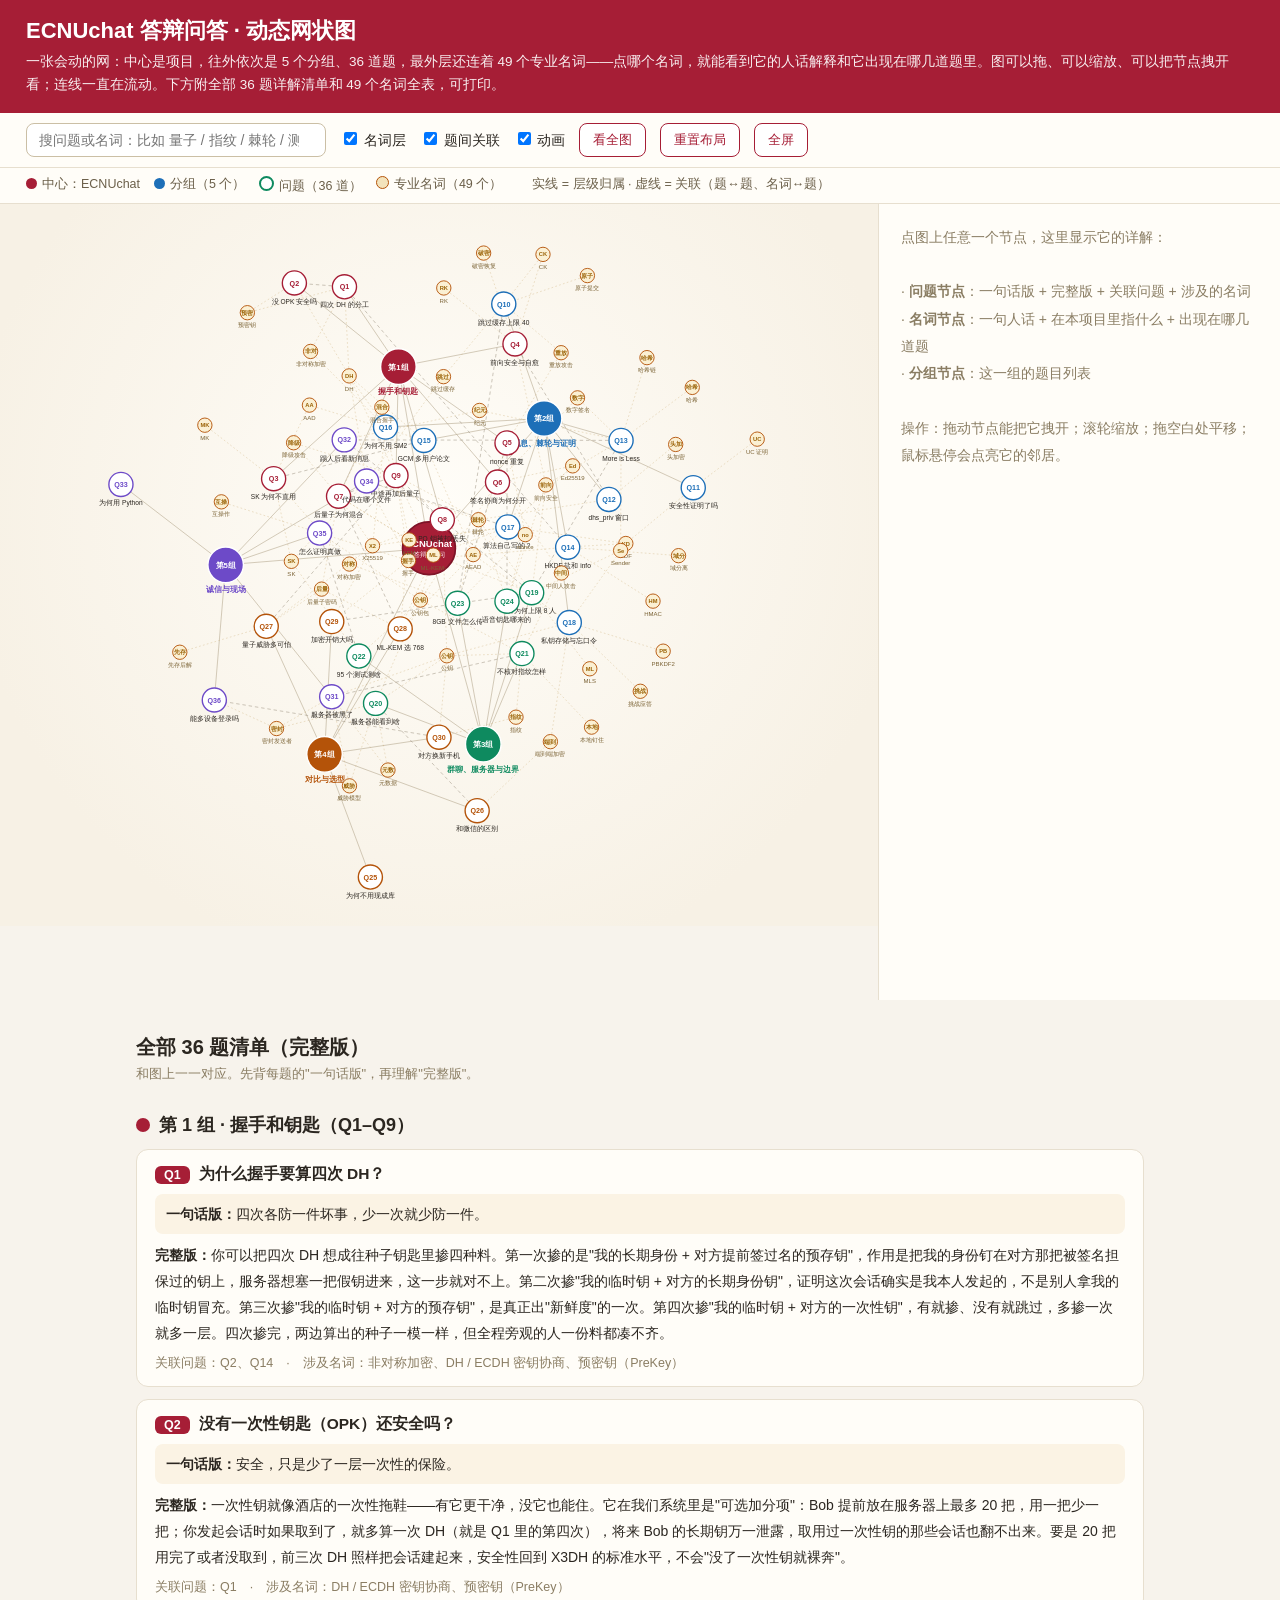
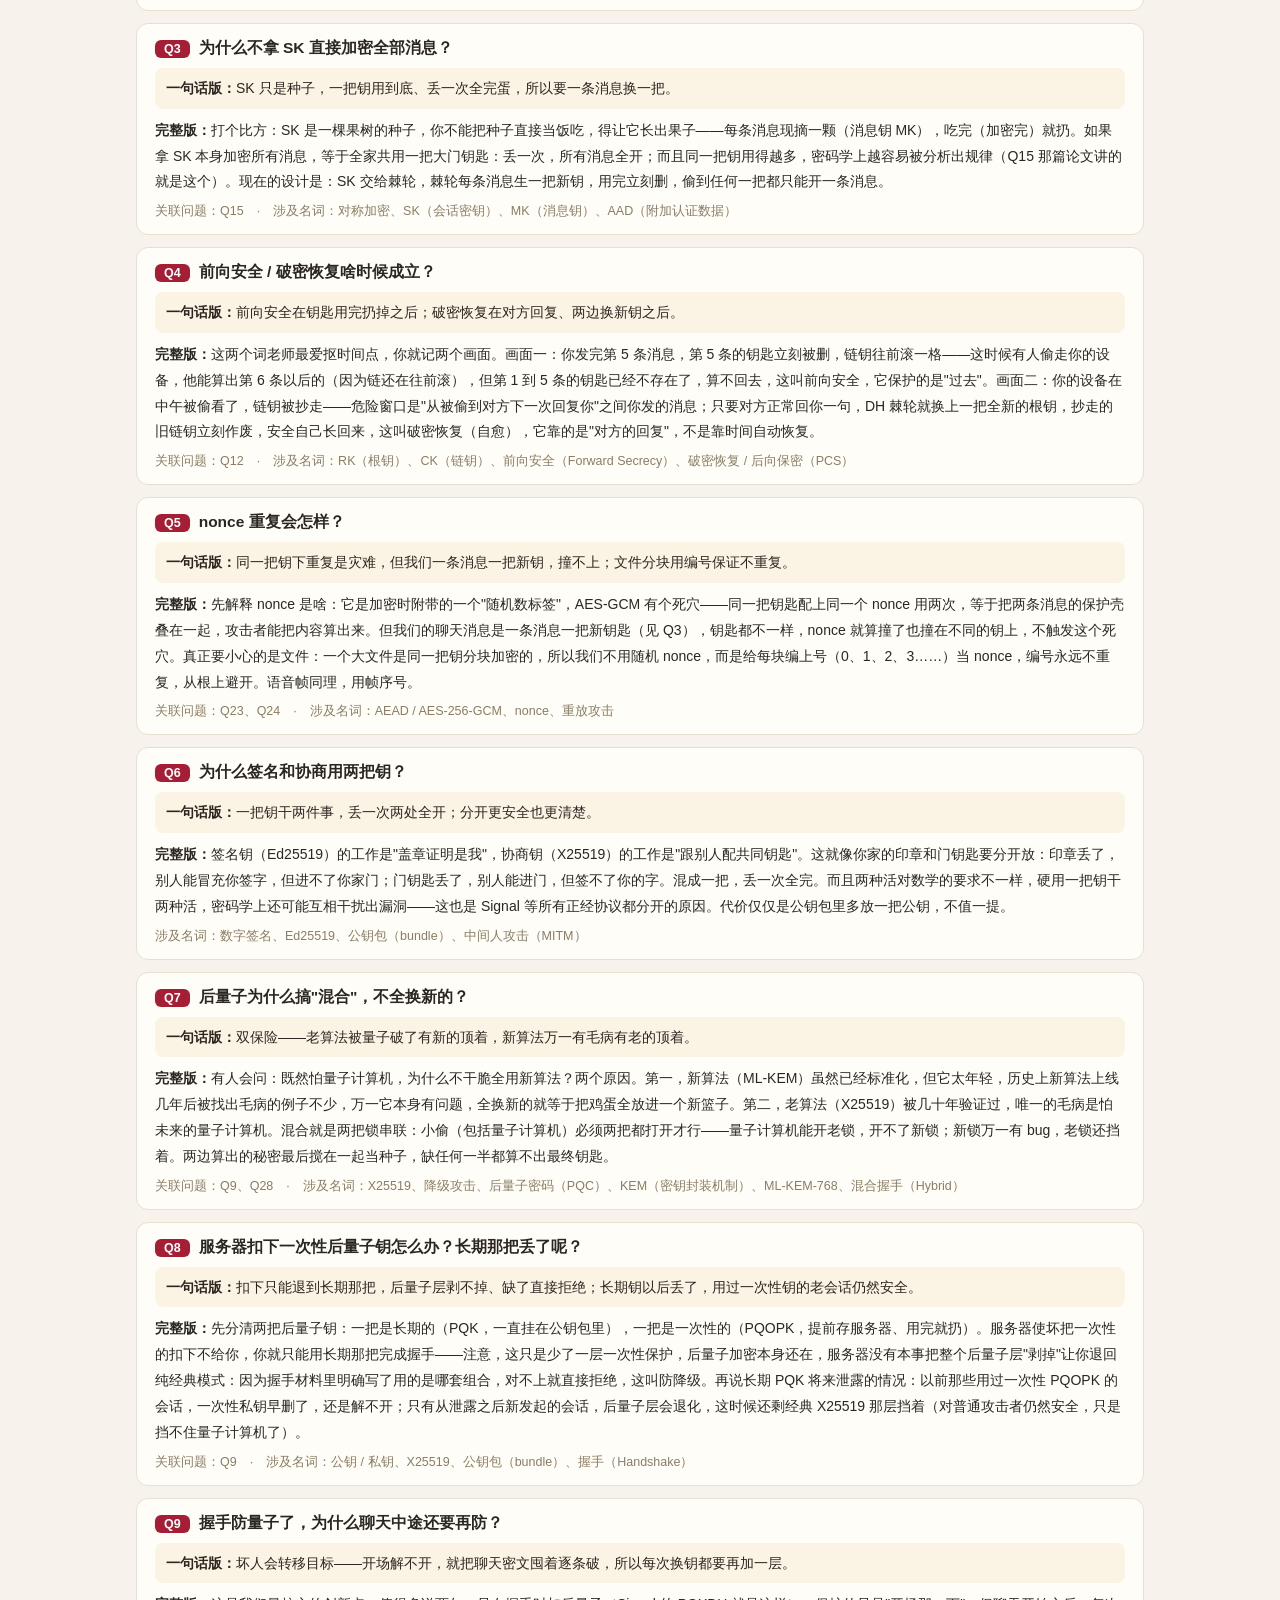
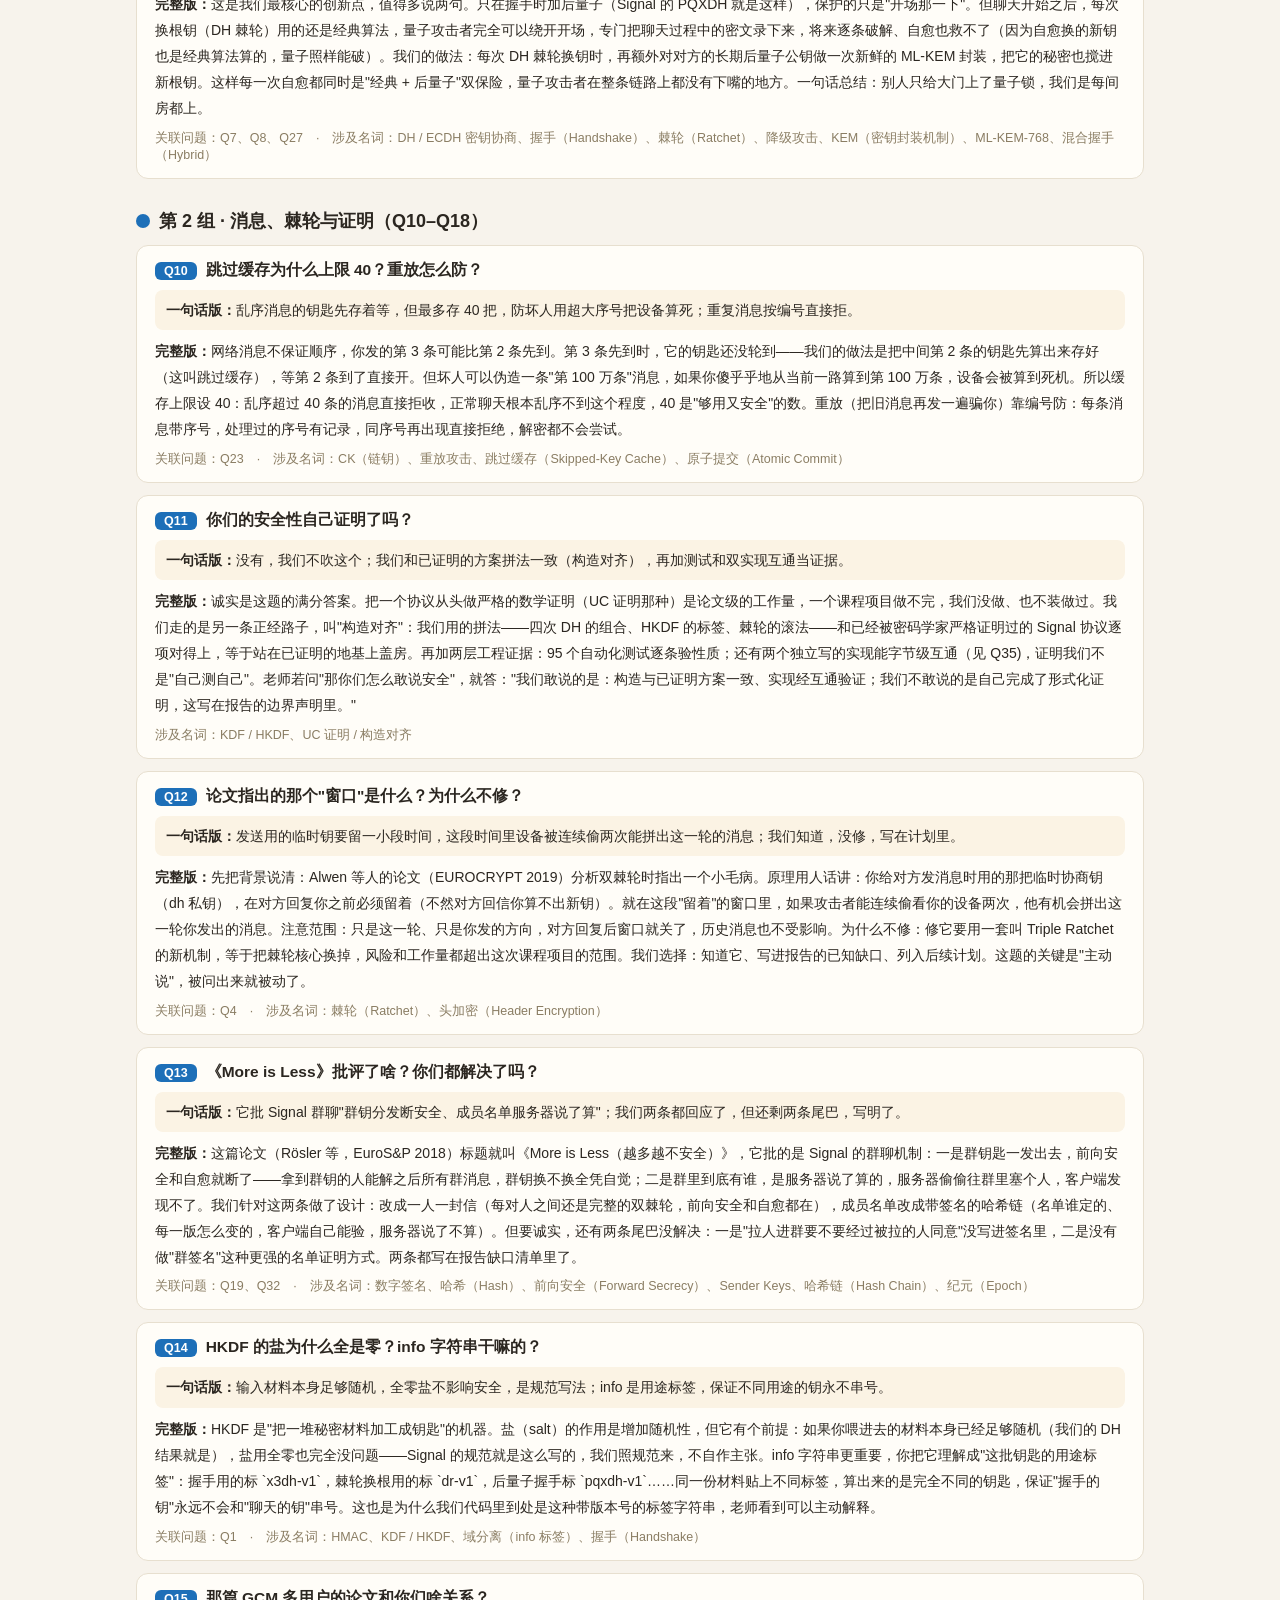
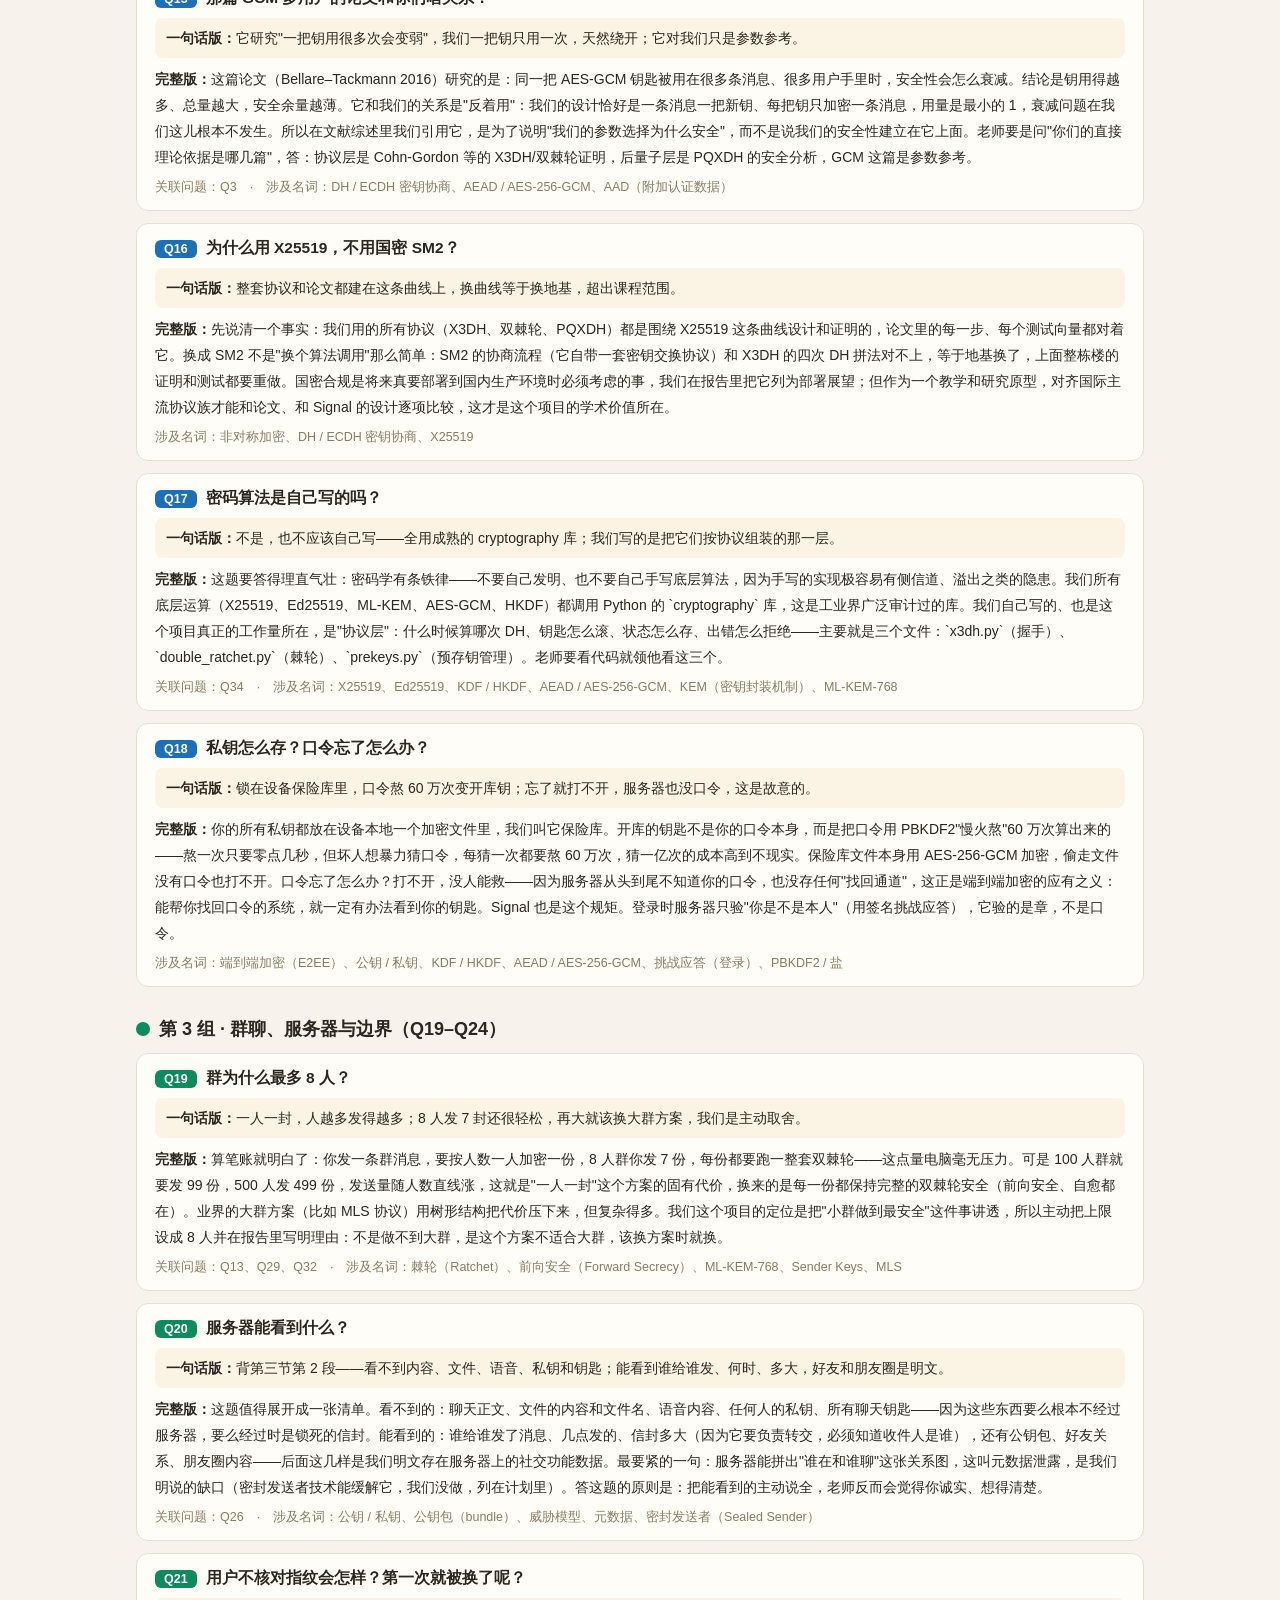
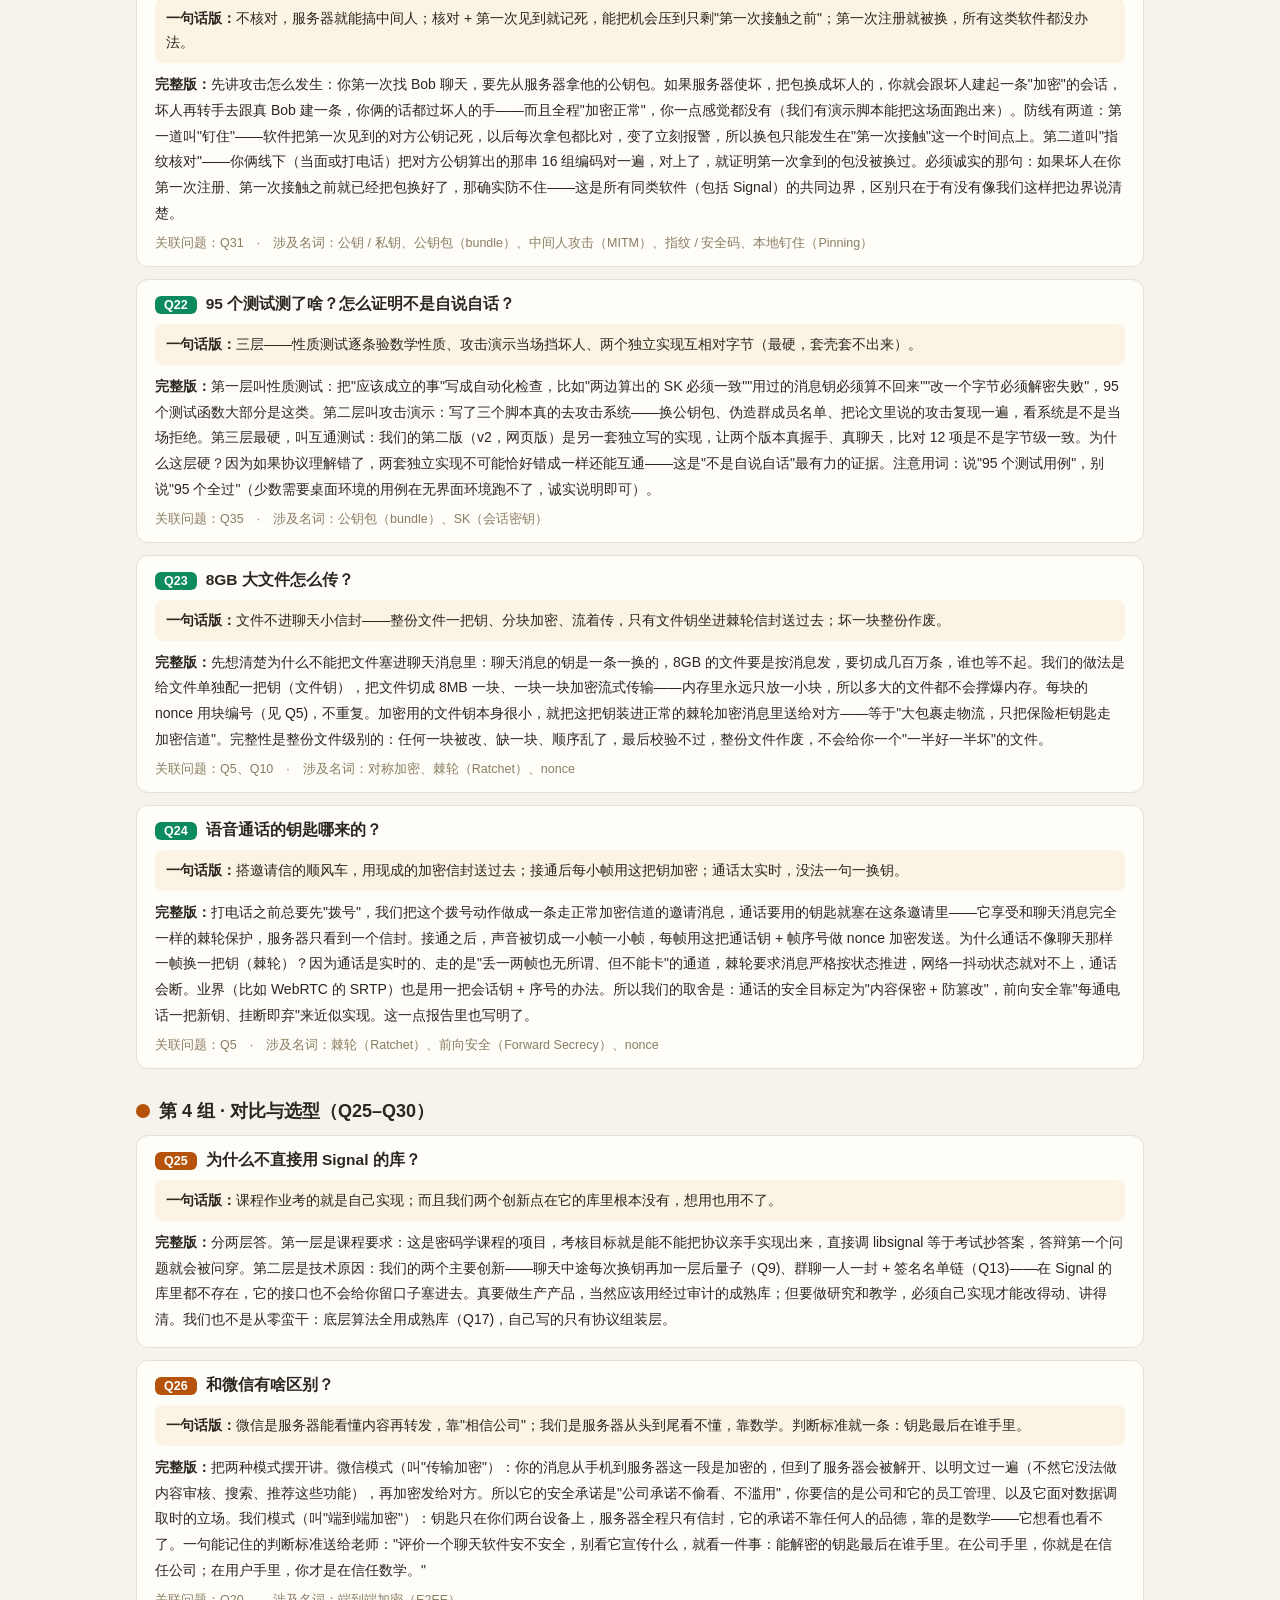
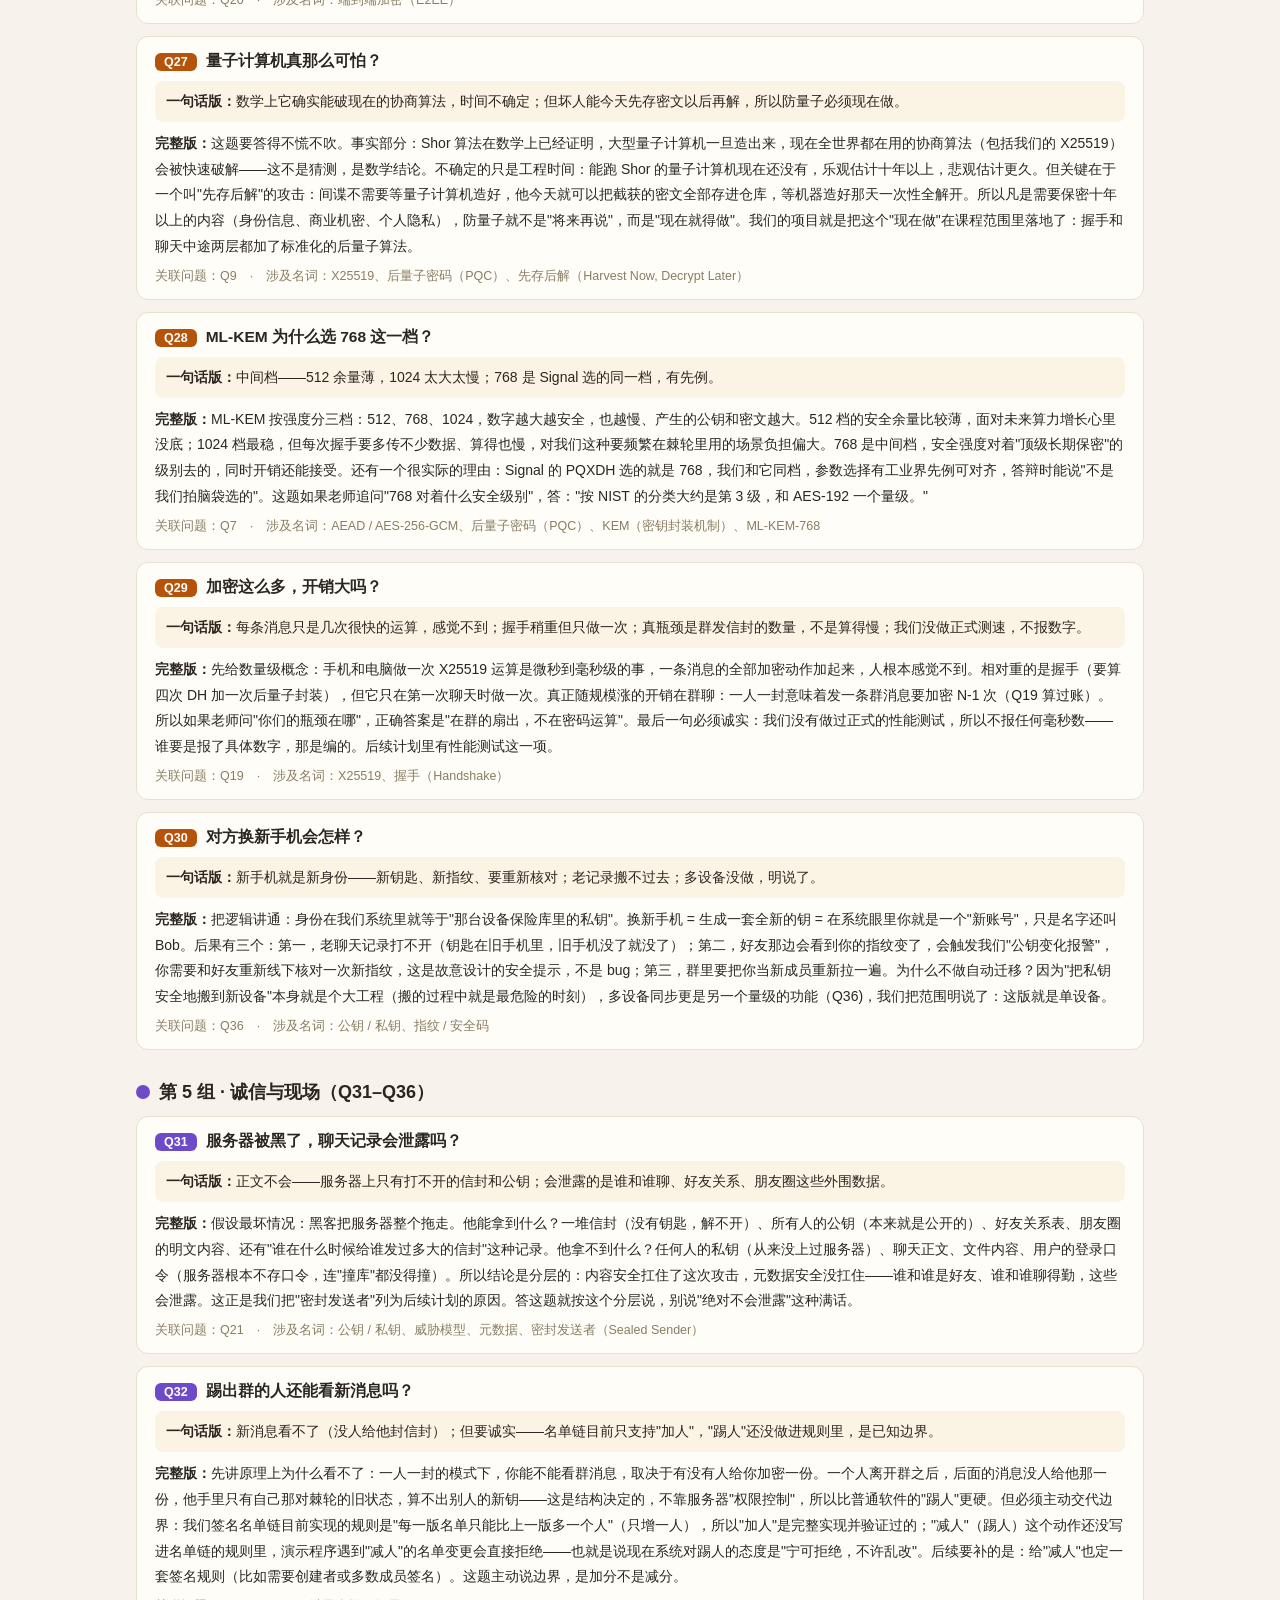
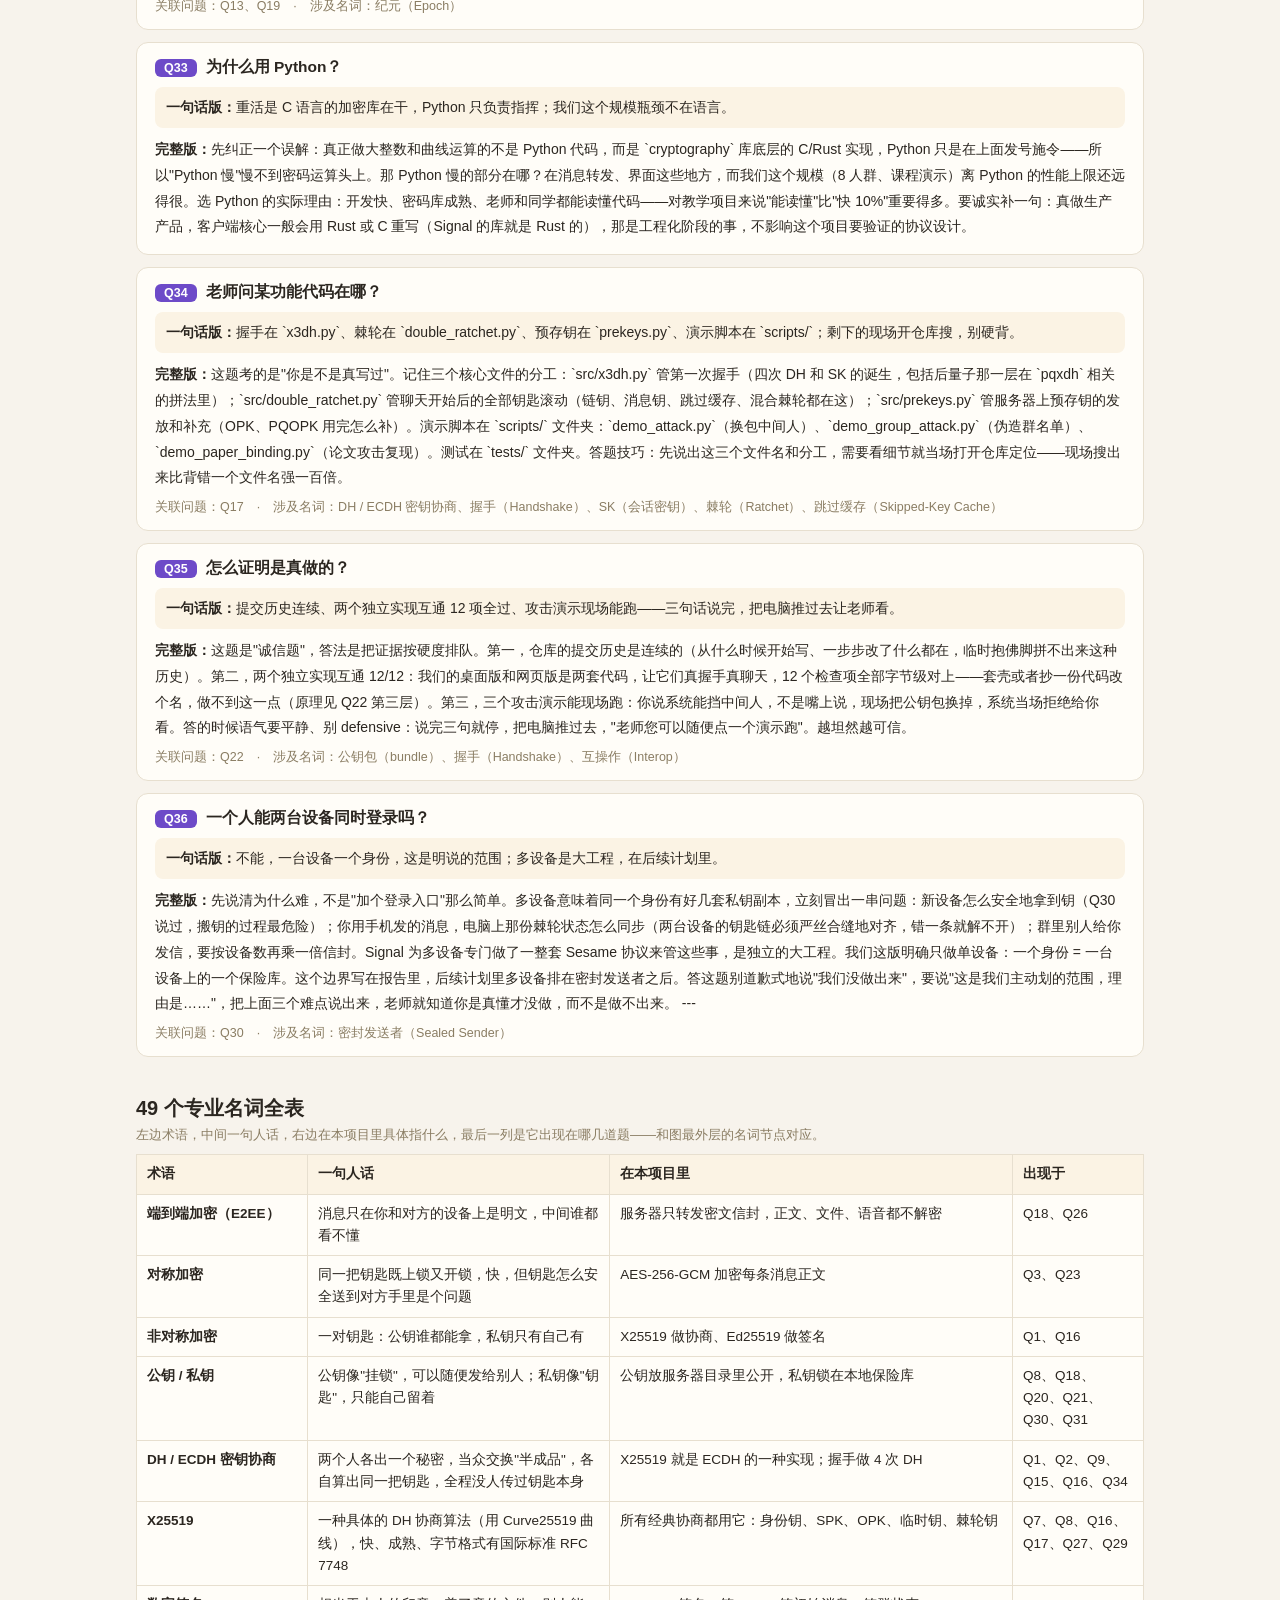
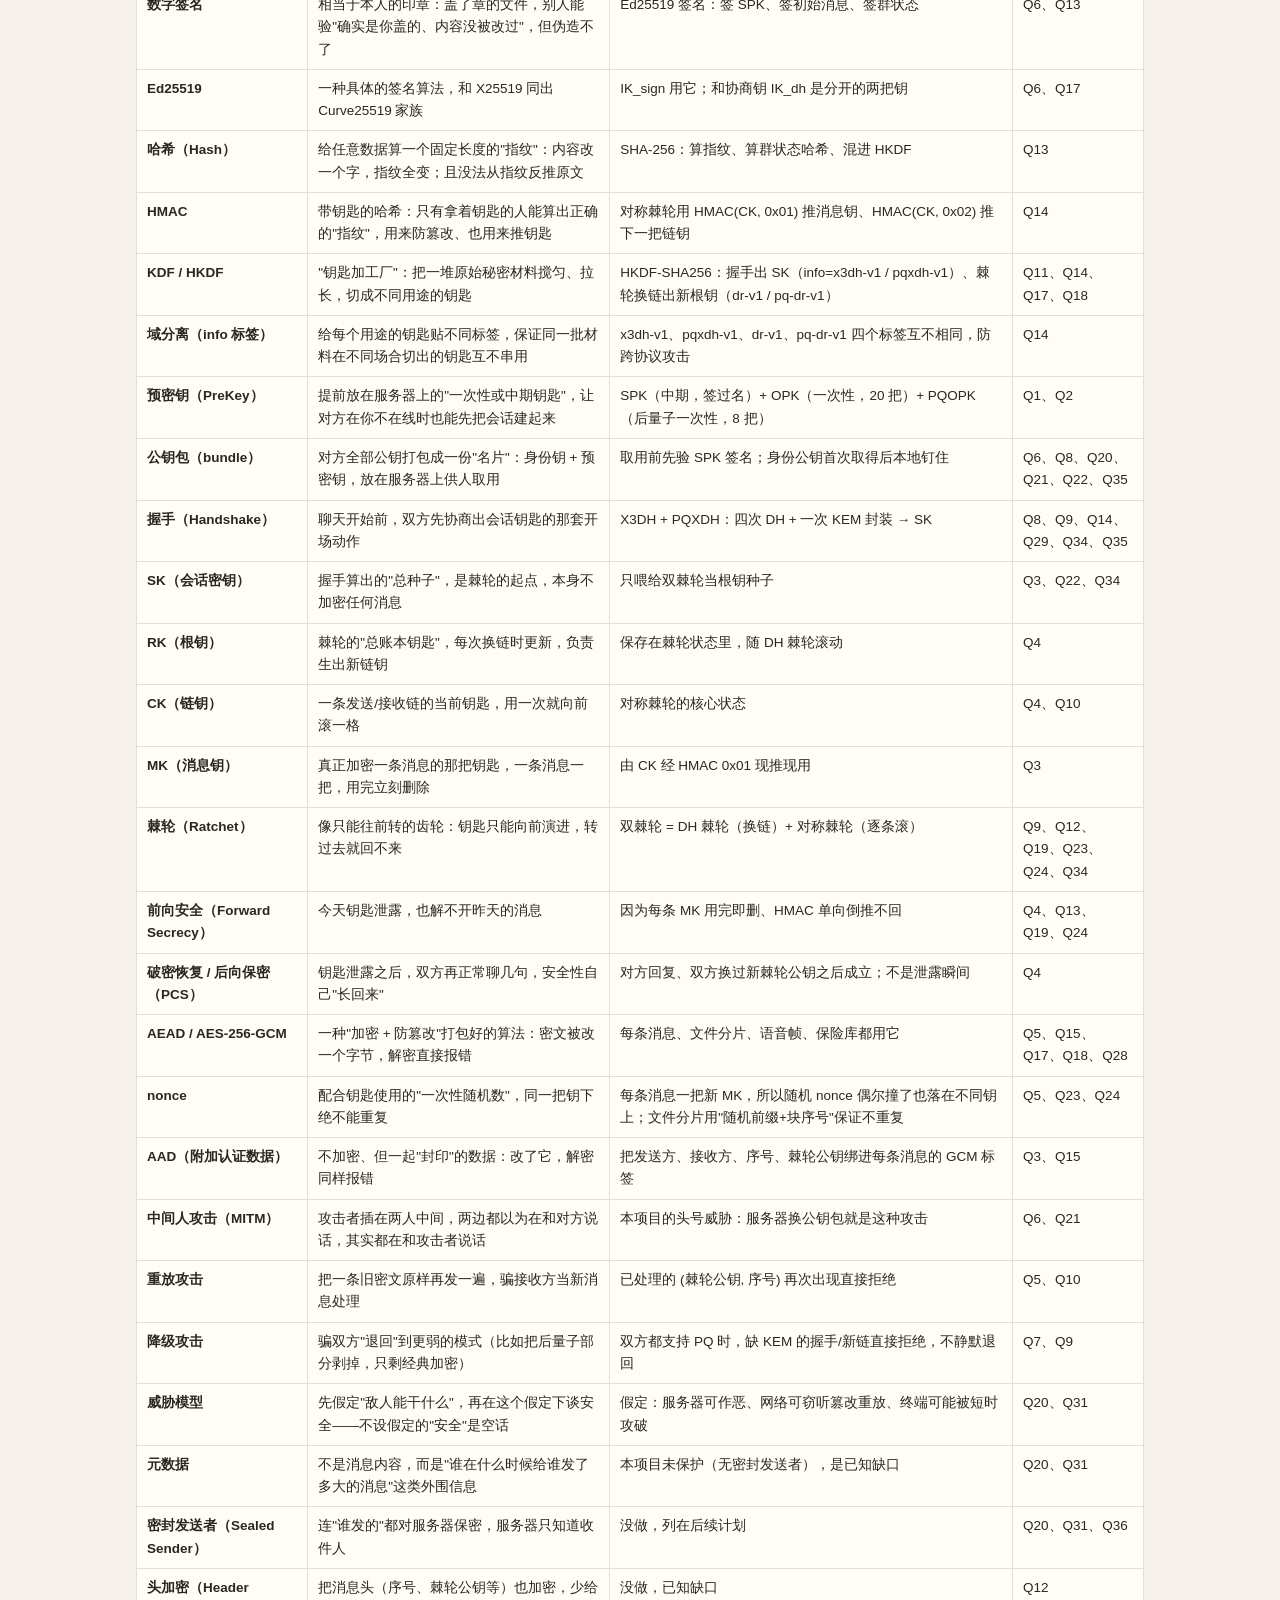
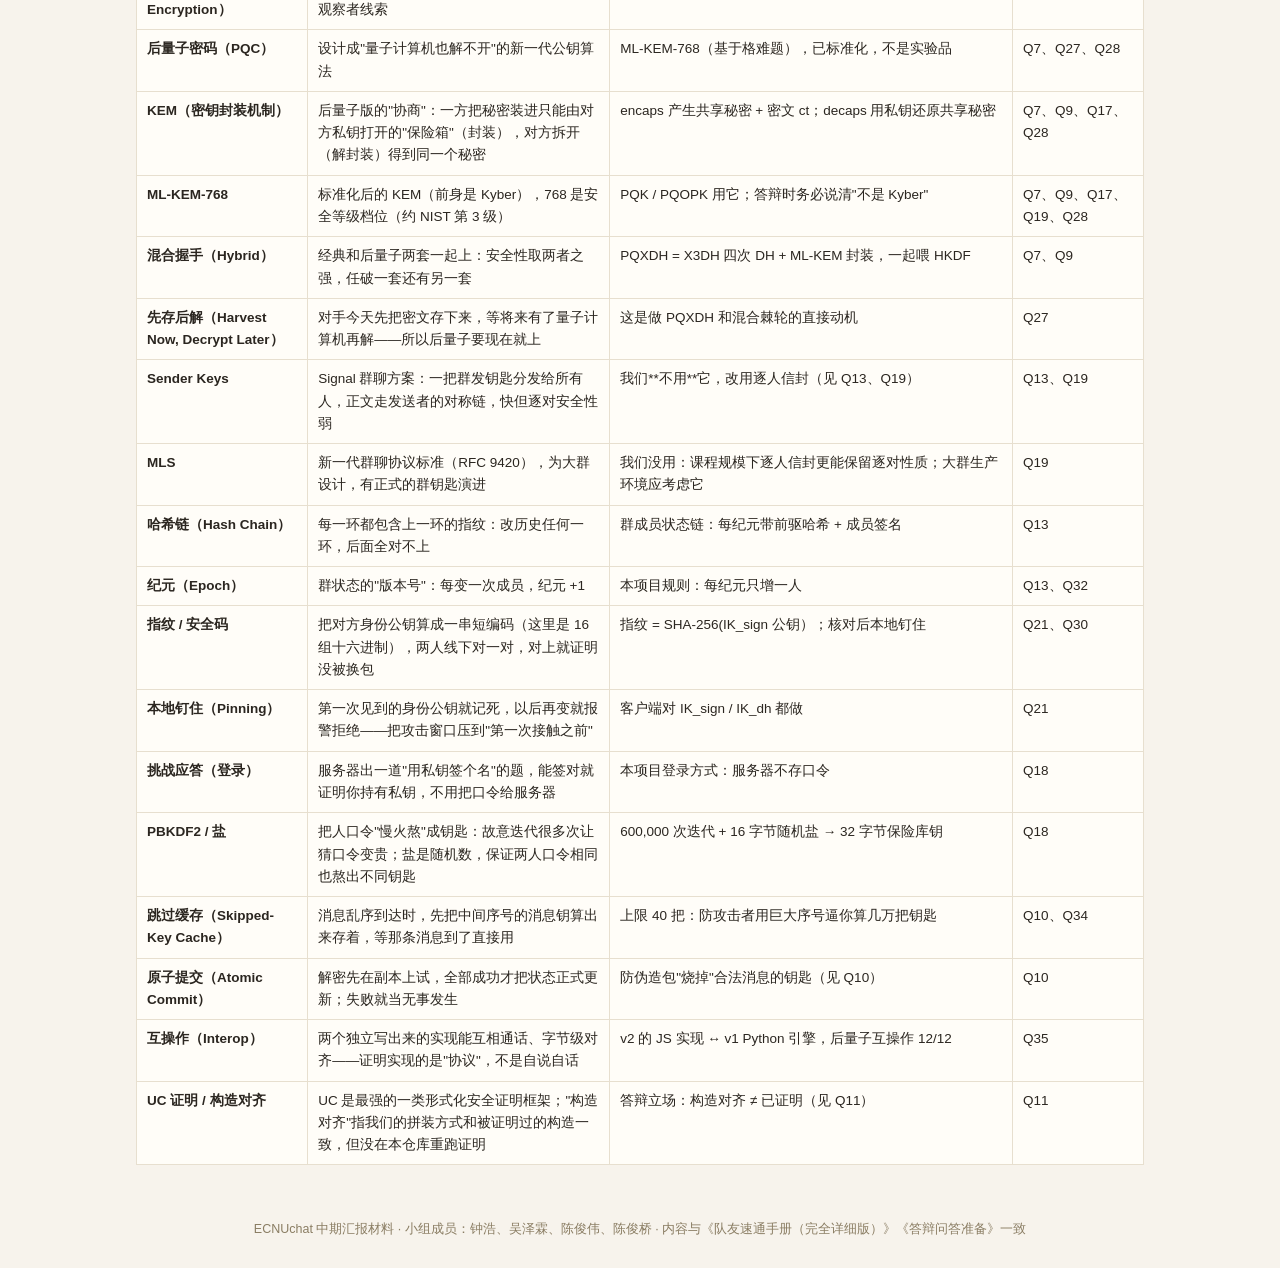
==== 中期汇报/ECNUchat-答辩问答-动态网状图.html @ 41f3440c "Add dynamic force-directed network map (91 nodes: 36 Q&As + 49 glossary terms); enable Pages via .no" ====
<!DOCTYPE html>
<html lang="zh-CN">
<head>
<meta charset="UTF-8">
<meta name="viewport" content="width=device-width, initial-scale=1.0">
<title>ECNUchat 答辩问答 · 动态网状图</title>
<style>
  * { box-sizing: border-box; }
  body { margin: 0; font-family: "Microsoft YaHei", "PingFang SC", "Noto Sans SC", sans-serif; background: #F7F3EC; color: #2B2620; }
  header { background: #A61E36; color: #fff; padding: 16px 26px; }
  header h1 { margin: 0 0 5px; font-size: 22px; }
  header p { margin: 0; font-size: 13.5px; opacity: .93; line-height: 1.7; }
  .toolbar { display: flex; gap: 14px; align-items: center; flex-wrap: wrap; padding: 10px 26px; background: #FFFDF8; border-bottom: 1px solid #E7DFCF; position: sticky; top: 0; z-index: 30; }
  .toolbar input[type="search"] { flex: 0 1 300px; padding: 8px 12px; font-size: 14px; border: 1.5px solid #CBBFA5; border-radius: 8px; }
  .toolbar label { font-size: 13.5px; cursor: pointer; user-select: none; }
  .toolbar button { padding: 7px 13px; font-size: 13px; border: 1.5px solid #A61E36; background: #fff; color: #A61E36; border-radius: 8px; cursor: pointer; }
  .toolbar button:hover { background: #A61E36; color: #fff; }
  .legend { display: flex; gap: 14px; flex-wrap: wrap; padding: 8px 26px; font-size: 12.5px; color: #6B5F49; background: #FFFDF8; border-bottom: 1px solid #E7DFCF; }
  .legend span::before { content: ""; display: inline-block; width: 11px; height: 11px; border-radius: 50%; margin-right: 5px; vertical-align: -1px; }
  .lg-c::before { background: #A61E36; } .lg-g::before { background: #1D6FB8; } .lg-q::before { background: #fff; border: 2px solid #0E8A5F; width: 8px; height: 8px; } .lg-t::before { background: #F3E3BC; border: 1.5px solid #B45309; width: 8.5px; height: 8.5px; }
  main.mapwrap { display: flex; align-items: stretch; }
  #graphWrap { flex: 1 1 auto; min-width: 0; height: calc(100vh - 178px); min-height: 620px; background: radial-gradient(circle at 50% 42%, #FFFDF8 0%, #F7F1E5 78%); position: relative; overflow: hidden; }
  #graphWrap:fullscreen { height: 100vh; }
  svg#map { width: 100%; height: 100%; display: block; touch-action: none; cursor: grab; }
  svg#map:active { cursor: grabbing; }
  .edge { stroke: #B9AC93; stroke-width: 1.1; opacity: .5; }
  .edge.tree { stroke-width: 1.6; opacity: .65; }
  .edge.qq { stroke: #9A8F7D; stroke-width: 1.3; stroke-dasharray: 6 5; opacity: .65; animation: dashflow 1.6s linear infinite; }
  .edge.tq { stroke: #C9A86A; stroke-width: 1; stroke-dasharray: 3 4; opacity: .55; animation: dashflow 2.4s linear infinite; }
  @keyframes dashflow { to { stroke-dashoffset: -22; } }
  .edge.dim, .node.dim { opacity: .1; }
  .edge.hot { stroke: #A61E36; stroke-width: 2.4; opacity: 1; }
  .node { cursor: pointer; }
  .node text { pointer-events: none; user-select: none; }
  .node.sel circle.core { stroke-width: 4.5; }
  .pulse { fill: none; stroke: #A61E36; stroke-width: 2; opacity: .5; animation: pulse 2.6s ease-out infinite; }
  @keyframes pulse { 0% { transform: scale(1); opacity: .55; } 100% { transform: scale(1.9); opacity: 0; } }
  aside#panel { flex: 0 0 402px; max-width: 402px; background: #FFFDF8; border-left: 1px solid #E7DFCF; padding: 20px 22px; position: sticky; top: 104px; height: calc(100vh - 104px); overflow-y: auto; }
  aside#panel h2 { font-size: 17px; margin: 8px 0 10px; line-height: 1.5; }
  aside#panel .tag { display: inline-block; color: #fff; font-size: 12px; padding: 2.5px 10px; border-radius: 20px; }
  aside#panel .tag.term { background: #B45309; }
  aside#panel .one { background: #FBF3E4; border-left: 4px solid #D9A441; padding: 10px 12px; border-radius: 0 8px 8px 0; font-size: 14px; line-height: 1.75; margin: 12px 0; }
  aside#panel .full { font-size: 14px; line-height: 1.85; }
  aside#panel .chip { display: inline-block; margin: 3px 4px 0 0; padding: 3px 10px; border: 1.5px solid #A61E36; color: #A61E36; border-radius: 20px; font-size: 12.5px; cursor: pointer; background: #fff; }
  aside#panel .chip:hover { background: #A61E36; color: #fff; }
  aside#panel .chip.tchip { border-color: #B45309; color: #9A6206; }
  aside#panel .chip.tchip:hover { background: #B45309; color: #fff; }
  aside#panel .empty { color: #8A7D63; font-size: 14px; line-height: 1.95; }
  aside#panel .sect { margin-top: 14px; font-size: 13px; font-weight: 700; }
  section.listwrap { padding: 8px 26px 40px; max-width: 1060px; margin: 0 auto; }
  section.listwrap > h2.title { font-size: 20px; margin: 26px 0 4px; }
  section.listwrap > p.sub { color: #8A7D63; font-size: 13px; margin: 0 0 10px; }
  .gsec h2 { font-size: 18px; margin: 30px 0 12px; display: flex; align-items: center; gap: 9px; }
  .dot { width: 14px; height: 14px; border-radius: 50%; display: inline-block; }
  .qcard { background: #FFFDF8; border: 1px solid #E7DFCF; border-radius: 12px; padding: 14px 18px; margin: 0 0 12px; }
  .qcard h3 { margin: 0 0 9px; font-size: 15.5px; display: flex; gap: 9px; align-items: baseline; }
  .qbadge { color: #fff; font-size: 12.5px; padding: 2px 9px; border-radius: 6px; flex: 0 0 auto; }
  .qcard .one { background: #FBF3E4; border-radius: 8px; padding: 8px 11px; font-size: 14px; line-height: 1.75; margin-bottom: 9px; }
  .qcard .full { font-size: 14px; line-height: 1.85; }
  .qcard .rel { margin-top: 8px; font-size: 12.5px; color: #8A7D63; }
  table.gloss { width: 100%; border-collapse: collapse; background: #FFFDF8; font-size: 13.5px; }
  table.gloss th, table.gloss td { border: 1px solid #E7DFCF; padding: 8px 10px; text-align: left; vertical-align: top; line-height: 1.65; }
  table.gloss th { background: #FBF3E4; }
  footer { padding: 16px 26px 30px; color: #8A7D63; font-size: 12.5px; text-align: center; }
  @media (max-width: 900px) { main.mapwrap { flex-direction: column; } #graphWrap { height: 70vh; } aside#panel { flex: none; max-width: none; position: static; height: auto; border-left: none; border-top: 1px solid #E7DFCF; } }
  @media print { .toolbar, .legend, aside#panel, #graphWrap, header p { display: none; } body { background: #fff; } }
</style>
</head>
<body>
<header>
  <h1>ECNUchat 答辩问答 · 动态网状图</h1>
  <p>一张会动的网：中心是项目，往外依次是 5 个分组、36 道题，最外层还连着 49 个专业名词——点哪个名词，就能看到它的人话解释和它出现在哪几道题里。图可以拖、可以缩放、可以把节点拽开看；连线一直在流动。下方附全部 36 题详解清单和 49 个名词全表，可打印。</p>
</header>
<div class="toolbar">
  <input type="search" id="search" placeholder="搜问题或名词：比如 量子 / 指纹 / 棘轮 / 测试…">
  <label><input type="checkbox" id="tglTerms" checked> 名词层</label>
  <label><input type="checkbox" id="tglQQ" checked> 题间关联</label>
  <label><input type="checkbox" id="tglAnim" checked> 动画</label>
  <button id="btnFit" type="button">看全图</button>
  <button id="btnReset" type="button">重置布局</button>
  <button id="btnFull" type="button">全屏</button>
</div>
<div class="legend">
  <span class="lg-c">中心：ECNUchat</span><span class="lg-g">分组（5 个）</span><span class="lg-q">问题（36 道）</span><span class="lg-t">专业名词（49 个）</span><span>实线 = 层级归属 · 虚线 = 关联（题↔题、名词↔题）</span>
</div>
<main class="mapwrap">
  <div id="graphWrap"><svg id="map" xmlns="http://www.w3.org/2000/svg"><g id="world"></g></svg></div>
  <aside id="panel"><div class="empty">点图上任意一个节点，这里显示它的详解：<br><br>· <b>问题节点</b>：一句话版 + 完整版 + 关联问题 + 涉及的名词<br>· <b>名词节点</b>：一句人话 + 在本项目里指什么 + 出现在哪几道题<br>· <b>分组节点</b>：这一组的题目列表<br><br>操作：拖动节点能把它拽开；滚轮缩放；拖空白处平移；鼠标悬停会点亮它的邻居。</div></aside>
</main>
<section class="listwrap">
  <h2 class="title">全部 36 题清单（完整版）</h2>
  <p class="sub">和图上一一对应。先背每题的"一句话版"，再理解"完整版"。</p>
<section class="gsec" id="g1"><h2><span class="dot" style="background:#A61E36"></span>第 1 组 · 握手和钥匙（Q1–Q9）</h2>
<article class="qcard" id="q1"><h3><span class="qbadge" style="background:#A61E36">Q1</span>为什么握手要算四次 DH？</h3><div class="one"><b>一句话版：</b>四次各防一件坏事，少一次就少防一件。</div><div class="full"><b>完整版：</b>你可以把四次 DH 想成往种子钥匙里掺四种料。第一次掺的是&quot;我的长期身份 + 对方提前签过名的预存钥&quot;，作用是把我的身份钉在对方那把被签名担保过的钥上，服务器想塞一把假钥进来，这一步就对不上。第二次掺&quot;我的临时钥 + 对方的长期身份钥&quot;，证明这次会话确实是我本人发起的，不是别人拿我的临时钥冒充。第三次掺&quot;我的临时钥 + 对方的预存钥&quot;，是真正出&quot;新鲜度&quot;的一次。第四次掺&quot;我的临时钥 + 对方的一次性钥&quot;，有就掺、没有就跳过，多掺一次就多一层。四次掺完，两边算出的种子一模一样，但全程旁观的人一份料都凑不齐。</div><div class="rel">关联问题：Q2、Q14　·　涉及名词：非对称加密、DH / ECDH 密钥协商、预密钥（PreKey）</div></article>
<article class="qcard" id="q2"><h3><span class="qbadge" style="background:#A61E36">Q2</span>没有一次性钥匙（OPK）还安全吗？</h3><div class="one"><b>一句话版：</b>安全，只是少了一层一次性的保险。</div><div class="full"><b>完整版：</b>一次性钥就像酒店的一次性拖鞋——有它更干净，没它也能住。它在我们系统里是&quot;可选加分项&quot;：Bob 提前放在服务器上最多 20 把，用一把少一把；你发起会话时如果取到了，就多算一次 DH（就是 Q1 里的第四次），将来 Bob 的长期钥万一泄露，取用过一次性钥的那些会话也翻不出来。要是 20 把用完了或者没取到，前三次 DH 照样把会话建起来，安全性回到 X3DH 的标准水平，不会&quot;没了一次性钥就裸奔&quot;。</div><div class="rel">关联问题：Q1　·　涉及名词：DH / ECDH 密钥协商、预密钥（PreKey）</div></article>
<article class="qcard" id="q3"><h3><span class="qbadge" style="background:#A61E36">Q3</span>为什么不拿 SK 直接加密全部消息？</h3><div class="one"><b>一句话版：</b>SK 只是种子，一把钥用到底、丢一次全完蛋，所以要一条消息换一把。</div><div class="full"><b>完整版：</b>打个比方：SK 是一棵果树的种子，你不能把种子直接当饭吃，得让它长出果子——每条消息现摘一颗（消息钥 MK），吃完（加密完）就扔。如果拿 SK 本身加密所有消息，等于全家共用一把大门钥匙：丢一次，所有消息全开；而且同一把钥用得越多，密码学上越容易被分析出规律（Q15 那篇论文讲的就是这个）。现在的设计是：SK 交给棘轮，棘轮每条消息生一把新钥，用完立刻删，偷到任何一把都只能开一条消息。</div><div class="rel">关联问题：Q15　·　涉及名词：对称加密、SK（会话密钥）、MK（消息钥）、AAD（附加认证数据）</div></article>
<article class="qcard" id="q4"><h3><span class="qbadge" style="background:#A61E36">Q4</span>前向安全 / 破密恢复啥时候成立？</h3><div class="one"><b>一句话版：</b>前向安全在钥匙用完扔掉之后；破密恢复在对方回复、两边换新钥之后。</div><div class="full"><b>完整版：</b>这两个词老师最爱抠时间点，你就记两个画面。画面一：你发完第 5 条消息，第 5 条的钥匙立刻被删，链钥往前滚一格——这时候有人偷走你的设备，他能算出第 6 条以后的（因为链还在往前滚），但第 1 到 5 条的钥匙已经不存在了，算不回去，这叫前向安全，它保护的是&quot;过去&quot;。画面二：你的设备在中午被偷看了，链钥被抄走——危险窗口是&quot;从被偷到对方下一次回复你&quot;之间你发的消息；只要对方正常回你一句，DH 棘轮就换上一把全新的根钥，抄走的旧链钥立刻作废，安全自己长回来，这叫破密恢复（自愈），它靠的是&quot;对方的回复&quot;，不是靠时间自动恢复。</div><div class="rel">关联问题：Q12　·　涉及名词：RK（根钥）、CK（链钥）、前向安全（Forward Secrecy）、破密恢复 / 后向保密（PCS）</div></article>
<article class="qcard" id="q5"><h3><span class="qbadge" style="background:#A61E36">Q5</span>nonce 重复会怎样？</h3><div class="one"><b>一句话版：</b>同一把钥下重复是灾难，但我们一条消息一把新钥，撞不上；文件分块用编号保证不重复。</div><div class="full"><b>完整版：</b>先解释 nonce 是啥：它是加密时附带的一个&quot;随机数标签&quot;，AES-GCM 有个死穴——同一把钥匙配上同一个 nonce 用两次，等于把两条消息的保护壳叠在一起，攻击者能把内容算出来。但我们的聊天消息是一条消息一把新钥匙（见 Q3），钥匙都不一样，nonce 就算撞了也撞在不同的钥上，不触发这个死穴。真正要小心的是文件：一个大文件是同一把钥分块加密的，所以我们不用随机 nonce，而是给每块编上号（0、1、2、3……）当 nonce，编号永远不重复，从根上避开。语音帧同理，用帧序号。</div><div class="rel">关联问题：Q23、Q24　·　涉及名词：AEAD / AES-256-GCM、nonce、重放攻击</div></article>
<article class="qcard" id="q6"><h3><span class="qbadge" style="background:#A61E36">Q6</span>为什么签名和协商用两把钥？</h3><div class="one"><b>一句话版：</b>一把钥干两件事，丢一次两处全开；分开更安全也更清楚。</div><div class="full"><b>完整版：</b>签名钥（Ed25519）的工作是&quot;盖章证明是我&quot;，协商钥（X25519）的工作是&quot;跟别人配共同钥匙&quot;。这就像你家的印章和门钥匙要分开放：印章丢了，别人能冒充你签字，但进不了你家门；门钥匙丢了，别人能进门，但签不了你的字。混成一把，丢一次全完。而且两种活对数学的要求不一样，硬用一把钥干两种活，密码学上还可能互相干扰出漏洞——这也是 Signal 等所有正经协议都分开的原因。代价仅仅是公钥包里多放一把公钥，不值一提。</div><div class="rel">涉及名词：数字签名、Ed25519、公钥包（bundle）、中间人攻击（MITM）</div></article>
<article class="qcard" id="q7"><h3><span class="qbadge" style="background:#A61E36">Q7</span>后量子为什么搞&quot;混合&quot;，不全换新的？</h3><div class="one"><b>一句话版：</b>双保险——老算法被量子破了有新的顶着，新算法万一有毛病有老的顶着。</div><div class="full"><b>完整版：</b>有人会问：既然怕量子计算机，为什么不干脆全用新算法？两个原因。第一，新算法（ML-KEM）虽然已经标准化，但它太年轻，历史上新算法上线几年后被找出毛病的例子不少，万一它本身有问题，全换新的就等于把鸡蛋全放进一个新篮子。第二，老算法（X25519）被几十年验证过，唯一的毛病是怕未来的量子计算机。混合就是两把锁串联：小偷（包括量子计算机）必须两把都打开才行——量子计算机能开老锁，开不了新锁；新锁万一有 bug，老锁还挡着。两边算出的秘密最后搅在一起当种子，缺任何一半都算不出最终钥匙。</div><div class="rel">关联问题：Q9、Q28　·　涉及名词：X25519、降级攻击、后量子密码（PQC）、KEM（密钥封装机制）、ML-KEM-768、混合握手（Hybrid）</div></article>
<article class="qcard" id="q8"><h3><span class="qbadge" style="background:#A61E36">Q8</span>服务器扣下一次性后量子钥怎么办？长期那把丢了呢？</h3><div class="one"><b>一句话版：</b>扣下只能退到长期那把，后量子层剥不掉、缺了直接拒绝；长期钥以后丢了，用过一次性钥的老会话仍然安全。</div><div class="full"><b>完整版：</b>先分清两把后量子钥：一把是长期的（PQK，一直挂在公钥包里），一把是一次性的（PQOPK，提前存服务器、用完就扔）。服务器使坏把一次性的扣下不给你，你就只能用长期那把完成握手——注意，这只是少了一层一次性保护，后量子加密本身还在，服务器没有本事把整个后量子层&quot;剥掉&quot;让你退回纯经典模式：因为握手材料里明确写了用的是哪套组合，对不上就直接拒绝，这叫防降级。再说长期 PQK 将来泄露的情况：以前那些用过一次性 PQOPK 的会话，一次性私钥早删了，还是解不开；只有从泄露之后新发起的会话，后量子层会退化，这时候还剩经典 X25519 那层挡着（对普通攻击者仍然安全，只是挡不住量子计算机了）。</div><div class="rel">关联问题：Q9　·　涉及名词：公钥 / 私钥、X25519、公钥包（bundle）、握手（Handshake）</div></article>
<article class="qcard" id="q9"><h3><span class="qbadge" style="background:#A61E36">Q9</span>握手防量子了，为什么聊天中途还要再防？</h3><div class="one"><b>一句话版：</b>坏人会转移目标——开场解不开，就把聊天密文囤着逐条破，所以每次换钥都要再加一层。</div><div class="full"><b>完整版：</b>这是我们最核心的创新点，值得多说两句。只在握手时加后量子（Signal 的 PQXDH 就是这样），保护的只是&quot;开场那一下&quot;。但聊天开始之后，每次换根钥（DH 棘轮）用的还是经典算法，量子攻击者完全可以绕开开场，专门把聊天过程中的密文录下来，将来逐条破解、自愈也救不了（因为自愈换的新钥也是经典算法算的，量子照样能破）。我们的做法：每次 DH 棘轮换钥时，再额外对对方的长期后量子公钥做一次新鲜的 ML-KEM 封装，把它的秘密也搅进新根钥。这样每一次自愈都同时是&quot;经典 + 后量子&quot;双保险，量子攻击者在整条链路上都没有下嘴的地方。一句话总结：别人只给大门上了量子锁，我们是每间房都上。</div><div class="rel">关联问题：Q7、Q8、Q27　·　涉及名词：DH / ECDH 密钥协商、握手（Handshake）、棘轮（Ratchet）、降级攻击、KEM（密钥封装机制）、ML-KEM-768、混合握手（Hybrid）</div></article>
</section>
<section class="gsec" id="g2"><h2><span class="dot" style="background:#1D6FB8"></span>第 2 组 · 消息、棘轮与证明（Q10–Q18）</h2>
<article class="qcard" id="q10"><h3><span class="qbadge" style="background:#1D6FB8">Q10</span>跳过缓存为什么上限 40？重放怎么防？</h3><div class="one"><b>一句话版：</b>乱序消息的钥匙先存着等，但最多存 40 把，防坏人用超大序号把设备算死；重复消息按编号直接拒。</div><div class="full"><b>完整版：</b>网络消息不保证顺序，你发的第 3 条可能比第 2 条先到。第 3 条先到时，它的钥匙还没轮到——我们的做法是把中间第 2 条的钥匙先算出来存好（这叫跳过缓存），等第 2 条到了直接开。但坏人可以伪造一条&quot;第 100 万条&quot;消息，如果你傻乎乎地从当前一路算到第 100 万条，设备会被算到死机。所以缓存上限设 40：乱序超过 40 条的消息直接拒收，正常聊天根本乱序不到这个程度，40 是&quot;够用又安全&quot;的数。重放（把旧消息再发一遍骗你）靠编号防：每条消息带序号，处理过的序号有记录，同序号再出现直接拒绝，解密都不会尝试。</div><div class="rel">关联问题：Q23　·　涉及名词：CK（链钥）、重放攻击、跳过缓存（Skipped-Key Cache）、原子提交（Atomic Commit）</div></article>
<article class="qcard" id="q11"><h3><span class="qbadge" style="background:#1D6FB8">Q11</span>你们的安全性自己证明了吗？</h3><div class="one"><b>一句话版：</b>没有，我们不吹这个；我们和已证明的方案拼法一致（构造对齐），再加测试和双实现互通当证据。</div><div class="full"><b>完整版：</b>诚实是这题的满分答案。把一个协议从头做严格的数学证明（UC 证明那种）是论文级的工作量，一个课程项目做不完，我们没做、也不装做过。我们走的是另一条正经路子，叫&quot;构造对齐&quot;：我们用的拼法——四次 DH 的组合、HKDF 的标签、棘轮的滚法——和已经被密码学家严格证明过的 Signal 协议逐项对得上，等于站在已证明的地基上盖房。再加两层工程证据：95 个自动化测试逐条验性质；还有两个独立写的实现能字节级互通（见 Q35)，证明我们不是&quot;自己测自己&quot;。老师若问&quot;那你们怎么敢说安全&quot;，就答：&quot;我们敢说的是：构造与已证明方案一致、实现经互通验证；我们不敢说的是自己完成了形式化证明，这写在报告的边界声明里。&quot;</div><div class="rel">涉及名词：KDF / HKDF、UC 证明 / 构造对齐</div></article>
<article class="qcard" id="q12"><h3><span class="qbadge" style="background:#1D6FB8">Q12</span>论文指出的那个&quot;窗口&quot;是什么？为什么不修？</h3><div class="one"><b>一句话版：</b>发送用的临时钥要留一小段时间，这段时间里设备被连续偷两次能拼出这一轮的消息；我们知道，没修，写在计划里。</div><div class="full"><b>完整版：</b>先把背景说清：Alwen 等人的论文（EUROCRYPT 2019）分析双棘轮时指出一个小毛病。原理用人话讲：你给对方发消息时用的那把临时协商钥（dh 私钥），在对方回复你之前必须留着（不然对方回信你算不出新钥）。就在这段&quot;留着&quot;的窗口里，如果攻击者能连续偷看你的设备两次，他有机会拼出这一轮你发出的消息。注意范围：只是这一轮、只是你发的方向，对方回复后窗口就关了，历史消息也不受影响。为什么不修：修它要用一套叫 Triple Ratchet 的新机制，等于把棘轮核心换掉，风险和工作量都超出这次课程项目的范围。我们选择：知道它、写进报告的已知缺口、列入后续计划。这题的关键是&quot;主动说&quot;，被问出来就被动了。</div><div class="rel">关联问题：Q4　·　涉及名词：棘轮（Ratchet）、头加密（Header Encryption）</div></article>
<article class="qcard" id="q13"><h3><span class="qbadge" style="background:#1D6FB8">Q13</span>《More is Less》批评了啥？你们都解决了吗？</h3><div class="one"><b>一句话版：</b>它批 Signal 群聊&quot;群钥分发断安全、成员名单服务器说了算&quot;；我们两条都回应了，但还剩两条尾巴，写明了。</div><div class="full"><b>完整版：</b>这篇论文（Rösler 等，EuroS&amp;P 2018）标题就叫《More is Less（越多越不安全）》，它批的是 Signal 的群聊机制：一是群钥匙一发出去，前向安全和自愈就断了——拿到群钥的人能解之后所有群消息，群钥换不换全凭自觉；二是群里到底有谁，是服务器说了算的，服务器偷偷往群里塞个人，客户端发现不了。我们针对这两条做了设计：改成一人一封信（每对人之间还是完整的双棘轮，前向安全和自愈都在），成员名单改成带签名的哈希链（名单谁定的、每一版怎么变的，客户端自己能验，服务器说了不算）。但要诚实，还有两条尾巴没解决：一是&quot;拉人进群要不要经过被拉的人同意&quot;没写进签名里，二是没有做&quot;群签名&quot;这种更强的名单证明方式。两条都写在报告缺口清单里了。</div><div class="rel">关联问题：Q19、Q32　·　涉及名词：数字签名、哈希（Hash）、前向安全（Forward Secrecy）、Sender Keys、哈希链（Hash Chain）、纪元（Epoch）</div></article>
<article class="qcard" id="q14"><h3><span class="qbadge" style="background:#1D6FB8">Q14</span>HKDF 的盐为什么全是零？info 字符串干嘛的？</h3><div class="one"><b>一句话版：</b>输入材料本身足够随机，全零盐不影响安全，是规范写法；info 是用途标签，保证不同用途的钥永不串号。</div><div class="full"><b>完整版：</b>HKDF 是&quot;把一堆秘密材料加工成钥匙&quot;的机器。盐（salt）的作用是增加随机性，但它有个前提：如果你喂进去的材料本身已经足够随机（我们的 DH 结果就是），盐用全零也完全没问题——Signal 的规范就是这么写的，我们照规范来，不自作主张。info 字符串更重要，你把它理解成&quot;这批钥匙的用途标签&quot;：握手用的标 `x3dh-v1`，棘轮换根用的标 `dr-v1`，后量子握手标 `pqxdh-v1`……同一份材料贴上不同标签，算出来的是完全不同的钥匙，保证&quot;握手的钥&quot;永远不会和&quot;聊天的钥&quot;串号。这也是为什么我们代码里到处是这种带版本号的标签字符串，老师看到可以主动解释。</div><div class="rel">关联问题：Q1　·　涉及名词：HMAC、KDF / HKDF、域分离（info 标签）、握手（Handshake）</div></article>
<article class="qcard" id="q15"><h3><span class="qbadge" style="background:#1D6FB8">Q15</span>那篇 GCM 多用户的论文和你们啥关系？</h3><div class="one"><b>一句话版：</b>它研究&quot;一把钥用很多次会变弱&quot;，我们一把钥只用一次，天然绕开；它对我们只是参数参考。</div><div class="full"><b>完整版：</b>这篇论文（Bellare–Tackmann 2016）研究的是：同一把 AES-GCM 钥匙被用在很多条消息、很多用户手里时，安全性会怎么衰减。结论是钥用得越多、总量越大，安全余量越薄。它和我们的关系是&quot;反着用&quot;：我们的设计恰好是一条消息一把新钥、每把钥只加密一条消息，用量是最小的 1，衰减问题在我们这儿根本不发生。所以在文献综述里我们引用它，是为了说明&quot;我们的参数选择为什么安全&quot;，而不是说我们的安全性建立在它上面。老师要是问&quot;你们的直接理论依据是哪几篇&quot;，答：协议层是 Cohn-Gordon 等的 X3DH/双棘轮证明，后量子层是 PQXDH 的安全分析，GCM 这篇是参数参考。</div><div class="rel">关联问题：Q3　·　涉及名词：DH / ECDH 密钥协商、AEAD / AES-256-GCM、AAD（附加认证数据）</div></article>
<article class="qcard" id="q16"><h3><span class="qbadge" style="background:#1D6FB8">Q16</span>为什么用 X25519，不用国密 SM2？</h3><div class="one"><b>一句话版：</b>整套协议和论文都建在这条曲线上，换曲线等于换地基，超出课程范围。</div><div class="full"><b>完整版：</b>先说清一个事实：我们用的所有协议（X3DH、双棘轮、PQXDH）都是围绕 X25519 这条曲线设计和证明的，论文里的每一步、每个测试向量都对着它。换成 SM2 不是&quot;换个算法调用&quot;那么简单：SM2 的协商流程（它自带一套密钥交换协议）和 X3DH 的四次 DH 拼法对不上，等于地基换了，上面整栋楼的证明和测试都要重做。国密合规是将来真要部署到国内生产环境时必须考虑的事，我们在报告里把它列为部署展望；但作为一个教学和研究原型，对齐国际主流协议族才能和论文、和 Signal 的设计逐项比较，这才是这个项目的学术价值所在。</div><div class="rel">涉及名词：非对称加密、DH / ECDH 密钥协商、X25519</div></article>
<article class="qcard" id="q17"><h3><span class="qbadge" style="background:#1D6FB8">Q17</span>密码算法是自己写的吗？</h3><div class="one"><b>一句话版：</b>不是，也不应该自己写——全用成熟的 cryptography 库；我们写的是把它们按协议组装的那一层。</div><div class="full"><b>完整版：</b>这题要答得理直气壮：密码学有条铁律——不要自己发明、也不要自己手写底层算法，因为手写的实现极容易有侧信道、溢出之类的隐患。我们所有底层运算（X25519、Ed25519、ML-KEM、AES-GCM、HKDF）都调用 Python 的 `cryptography` 库，这是工业界广泛审计过的库。我们自己写的、也是这个项目真正的工作量所在，是&quot;协议层&quot;：什么时候算哪次 DH、钥匙怎么滚、状态怎么存、出错怎么拒绝——主要就是三个文件：`x3dh.py`（握手）、`double_ratchet.py`（棘轮）、`prekeys.py`（预存钥管理）。老师要看代码就领他看这三个。</div><div class="rel">关联问题：Q34　·　涉及名词：X25519、Ed25519、KDF / HKDF、AEAD / AES-256-GCM、KEM（密钥封装机制）、ML-KEM-768</div></article>
<article class="qcard" id="q18"><h3><span class="qbadge" style="background:#1D6FB8">Q18</span>私钥怎么存？口令忘了怎么办？</h3><div class="one"><b>一句话版：</b>锁在设备保险库里，口令熬 60 万次变开库钥；忘了就打不开，服务器也没口令，这是故意的。</div><div class="full"><b>完整版：</b>你的所有私钥都放在设备本地一个加密文件里，我们叫它保险库。开库的钥匙不是你的口令本身，而是把口令用 PBKDF2&quot;慢火熬&quot;60 万次算出来的——熬一次只要零点几秒，但坏人想暴力猜口令，每猜一次都要熬 60 万次，猜一亿次的成本高到不现实。保险库文件本身用 AES-256-GCM 加密，偷走文件没有口令也打不开。口令忘了怎么办？打不开，没人能救——因为服务器从头到尾不知道你的口令，也没存任何&quot;找回通道&quot;，这正是端到端加密的应有之义：能帮你找回口令的系统，就一定有办法看到你的钥匙。Signal 也是这个规矩。登录时服务器只验&quot;你是不是本人&quot;（用签名挑战应答），它验的是章，不是口令。</div><div class="rel">涉及名词：端到端加密（E2EE）、公钥 / 私钥、KDF / HKDF、AEAD / AES-256-GCM、挑战应答（登录）、PBKDF2 / 盐</div></article>
</section>
<section class="gsec" id="g3"><h2><span class="dot" style="background:#0E8A5F"></span>第 3 组 · 群聊、服务器与边界（Q19–Q24）</h2>
<article class="qcard" id="q19"><h3><span class="qbadge" style="background:#0E8A5F">Q19</span>群为什么最多 8 人？</h3><div class="one"><b>一句话版：</b>一人一封，人越多发得越多；8 人发 7 封还很轻松，再大就该换大群方案，我们是主动取舍。</div><div class="full"><b>完整版：</b>算笔账就明白了：你发一条群消息，要按人数一人加密一份，8 人群你发 7 份，每份都要跑一整套双棘轮——这点量电脑毫无压力。可是 100 人群就要发 99 份，500 人发 499 份，发送量随人数直线涨，这就是&quot;一人一封&quot;这个方案的固有代价，换来的是每一份都保持完整的双棘轮安全（前向安全、自愈都在）。业界的大群方案（比如 MLS 协议）用树形结构把代价压下来，但复杂得多。我们这个项目的定位是把&quot;小群做到最安全&quot;这件事讲透，所以主动把上限设成 8 人并在报告里写明理由：不是做不到大群，是这个方案不适合大群，该换方案时就换。</div><div class="rel">关联问题：Q13、Q29、Q32　·　涉及名词：棘轮（Ratchet）、前向安全（Forward Secrecy）、ML-KEM-768、Sender Keys、MLS</div></article>
<article class="qcard" id="q20"><h3><span class="qbadge" style="background:#0E8A5F">Q20</span>服务器能看到什么？</h3><div class="one"><b>一句话版：</b>背第三节第 2 段——看不到内容、文件、语音、私钥和钥匙；能看到谁给谁发、何时、多大，好友和朋友圈是明文。</div><div class="full"><b>完整版：</b>这题值得展开成一张清单。看不到的：聊天正文、文件的内容和文件名、语音内容、任何人的私钥、所有聊天钥匙——因为这些东西要么根本不经过服务器，要么经过时是锁死的信封。能看到的：谁给谁发了消息、几点发的、信封多大（因为它要负责转交，必须知道收件人是谁），还有公钥包、好友关系、朋友圈内容——后面这几样是我们明文存在服务器上的社交功能数据。最要紧的一句：服务器能拼出&quot;谁在和谁聊&quot;这张关系图，这叫元数据泄露，是我们明说的缺口（密封发送者技术能缓解它，我们没做，列在计划里）。答这题的原则是：把能看到的主动说全，老师反而会觉得你诚实、想得清楚。</div><div class="rel">关联问题：Q26　·　涉及名词：公钥 / 私钥、公钥包（bundle）、威胁模型、元数据、密封发送者（Sealed Sender）</div></article>
<article class="qcard" id="q21"><h3><span class="qbadge" style="background:#0E8A5F">Q21</span>用户不核对指纹会怎样？第一次就被换了呢？</h3><div class="one"><b>一句话版：</b>不核对，服务器就能搞中间人；核对 + 第一次见到就记死，能把机会压到只剩&quot;第一次接触之前&quot;；第一次注册就被换，所有这类软件都没办法。</div><div class="full"><b>完整版：</b>先讲攻击怎么发生：你第一次找 Bob 聊天，要先从服务器拿他的公钥包。如果服务器使坏，把包换成坏人的，你就会跟坏人建起一条&quot;加密&quot;的会话，坏人再转手去跟真 Bob 建一条，你俩的话都过坏人的手——而且全程&quot;加密正常&quot;，你一点感觉都没有（我们有演示脚本能把这场面跑出来）。防线有两道：第一道叫&quot;钉住&quot;——软件把第一次见到的对方公钥记死，以后每次拿包都比对，变了立刻报警，所以换包只能发生在&quot;第一次接触&quot;这一个时间点上。第二道叫&quot;指纹核对&quot;——你俩线下（当面或打电话）把对方公钥算出的那串 16 组编码对一遍，对上了，就证明第一次拿到的包没被换过。必须诚实的那句：如果坏人在你第一次注册、第一次接触之前就已经把包换好了，那确实防不住——这是所有同类软件（包括 Signal）的共同边界，区别只在于有没有像我们这样把边界说清楚。</div><div class="rel">关联问题：Q31　·　涉及名词：公钥 / 私钥、公钥包（bundle）、中间人攻击（MITM）、指纹 / 安全码、本地钉住（Pinning）</div></article>
<article class="qcard" id="q22"><h3><span class="qbadge" style="background:#0E8A5F">Q22</span>95 个测试测了啥？怎么证明不是自说自话？</h3><div class="one"><b>一句话版：</b>三层——性质测试逐条验数学性质、攻击演示当场挡坏人、两个独立实现互相对字节（最硬，套壳套不出来）。</div><div class="full"><b>完整版：</b>第一层叫性质测试：把&quot;应该成立的事&quot;写成自动化检查，比如&quot;两边算出的 SK 必须一致&quot;&quot;用过的消息钥必须算不回来&quot;&quot;改一个字节必须解密失败&quot;，95 个测试函数大部分是这类。第二层叫攻击演示：写了三个脚本真的去攻击系统——换公钥包、伪造群成员名单、把论文里说的攻击复现一遍，看系统是不是当场拒绝。第三层最硬，叫互通测试：我们的第二版（v2，网页版）是另一套独立写的实现，让两个版本真握手、真聊天，比对 12 项是不是字节级一致。为什么这层硬？因为如果协议理解错了，两套独立实现不可能恰好错成一样还能互通——这是&quot;不是自说自话&quot;最有力的证据。注意用词：说&quot;95 个测试用例&quot;，别说&quot;95 个全过&quot;（少数需要桌面环境的用例在无界面环境跑不了，诚实说明即可）。</div><div class="rel">关联问题：Q35　·　涉及名词：公钥包（bundle）、SK（会话密钥）</div></article>
<article class="qcard" id="q23"><h3><span class="qbadge" style="background:#0E8A5F">Q23</span>8GB 大文件怎么传？</h3><div class="one"><b>一句话版：</b>文件不进聊天小信封——整份文件一把钥、分块加密、流着传，只有文件钥坐进棘轮信封送过去；坏一块整份作废。</div><div class="full"><b>完整版：</b>先想清楚为什么不能把文件塞进聊天消息里：聊天消息的钥是一条一换的，8GB 的文件要是按消息发，要切成几百万条，谁也等不起。我们的做法是给文件单独配一把钥（文件钥），把文件切成 8MB 一块、一块一块加密流式传输——内存里永远只放一小块，所以多大的文件都不会撑爆内存。每块的 nonce 用块编号（见 Q5)，不重复。加密用的文件钥本身很小，就把这把钥装进正常的棘轮加密消息里送给对方——等于&quot;大包裹走物流，只把保险柜钥匙走加密信道&quot;。完整性是整份文件级别的：任何一块被改、缺一块、顺序乱了，最后校验不过，整份文件作废，不会给你一个&quot;一半好一半坏&quot;的文件。</div><div class="rel">关联问题：Q5、Q10　·　涉及名词：对称加密、棘轮（Ratchet）、nonce</div></article>
<article class="qcard" id="q24"><h3><span class="qbadge" style="background:#0E8A5F">Q24</span>语音通话的钥匙哪来的？</h3><div class="one"><b>一句话版：</b>搭邀请信的顺风车，用现成的加密信封送过去；接通后每小帧用这把钥加密；通话太实时，没法一句一换钥。</div><div class="full"><b>完整版：</b>打电话之前总要先&quot;拨号&quot;，我们把这个拨号动作做成一条走正常加密信道的邀请消息，通话要用的钥匙就塞在这条邀请里——它享受和聊天消息完全一样的棘轮保护，服务器只看到一个信封。接通之后，声音被切成一小帧一小帧，每帧用这把通话钥 + 帧序号做 nonce 加密发送。为什么通话不像聊天那样一帧换一把钥（棘轮）？因为通话是实时的、走的是&quot;丢一两帧也无所谓、但不能卡&quot;的通道，棘轮要求消息严格按状态推进，网络一抖动状态就对不上，通话会断。业界（比如 WebRTC 的 SRTP）也是用一把会话钥 + 序号的办法。所以我们的取舍是：通话的安全目标定为&quot;内容保密 + 防篡改&quot;，前向安全靠&quot;每通电话一把新钥、挂断即弃&quot;来近似实现。这一点报告里也写明了。</div><div class="rel">关联问题：Q5　·　涉及名词：棘轮（Ratchet）、前向安全（Forward Secrecy）、nonce</div></article>
</section>
<section class="gsec" id="g4"><h2><span class="dot" style="background:#B45309"></span>第 4 组 · 对比与选型（Q25–Q30）</h2>
<article class="qcard" id="q25"><h3><span class="qbadge" style="background:#B45309">Q25</span>为什么不直接用 Signal 的库？</h3><div class="one"><b>一句话版：</b>课程作业考的就是自己实现；而且我们两个创新点在它的库里根本没有，想用也用不了。</div><div class="full"><b>完整版：</b>分两层答。第一层是课程要求：这是密码学课程的项目，考核目标就是能不能把协议亲手实现出来，直接调 libsignal 等于考试抄答案，答辩第一个问题就会被问穿。第二层是技术原因：我们的两个主要创新——聊天中途每次换钥再加一层后量子（Q9)、群聊一人一封 + 签名名单链（Q13)——在 Signal 的库里都不存在，它的接口也不会给你留口子塞进去。真要做生产产品，当然应该用经过审计的成熟库；但要做研究和教学，必须自己实现才能改得动、讲得清。我们也不是从零蛮干：底层算法全用成熟库（Q17)，自己写的只有协议组装层。</div></article>
<article class="qcard" id="q26"><h3><span class="qbadge" style="background:#B45309">Q26</span>和微信有啥区别？</h3><div class="one"><b>一句话版：</b>微信是服务器能看懂内容再转发，靠&quot;相信公司&quot;；我们是服务器从头到尾看不懂，靠数学。判断标准就一条：钥匙最后在谁手里。</div><div class="full"><b>完整版：</b>把两种模式摆开讲。微信模式（叫&quot;传输加密&quot;）：你的消息从手机到服务器这一段是加密的，但到了服务器会被解开、以明文过一遍（不然它没法做内容审核、搜索、推荐这些功能），再加密发给对方。所以它的安全承诺是&quot;公司承诺不偷看、不滥用&quot;，你要信的是公司和它的员工管理、以及它面对数据调取时的立场。我们模式（叫&quot;端到端加密&quot;）：钥匙只在你们两台设备上，服务器全程只有信封，它的承诺不靠任何人的品德，靠的是数学——它想看也看不了。一句能记住的判断标准送给老师：&quot;评价一个聊天软件安不安全，别看它宣传什么，就看一件事：能解密的钥匙最后在谁手里。在公司手里，你就是在信任公司；在用户手里，你才是在信任数学。&quot;</div><div class="rel">关联问题：Q20　·　涉及名词：端到端加密（E2EE）</div></article>
<article class="qcard" id="q27"><h3><span class="qbadge" style="background:#B45309">Q27</span>量子计算机真那么可怕？</h3><div class="one"><b>一句话版：</b>数学上它确实能破现在的协商算法，时间不确定；但坏人能今天先存密文以后再解，所以防量子必须现在做。</div><div class="full"><b>完整版：</b>这题要答得不慌不吹。事实部分：Shor 算法在数学上已经证明，大型量子计算机一旦造出来，现在全世界都在用的协商算法（包括我们的 X25519）会被快速破解——这不是猜测，是数学结论。不确定的只是工程时间：能跑 Shor 的量子计算机现在还没有，乐观估计十年以上，悲观估计更久。但关键在于一个叫&quot;先存后解&quot;的攻击：间谍不需要等量子计算机造好，他今天就可以把截获的密文全部存进仓库，等机器造好那天一次性全解开。所以凡是需要保密十年以上的内容（身份信息、商业机密、个人隐私），防量子就不是&quot;将来再说&quot;，而是&quot;现在就得做&quot;。我们的项目就是把这个&quot;现在做&quot;在课程范围里落地了：握手和聊天中途两层都加了标准化的后量子算法。</div><div class="rel">关联问题：Q9　·　涉及名词：X25519、后量子密码（PQC）、先存后解（Harvest Now, Decrypt Later）</div></article>
<article class="qcard" id="q28"><h3><span class="qbadge" style="background:#B45309">Q28</span>ML-KEM 为什么选 768 这一档？</h3><div class="one"><b>一句话版：</b>中间档——512 余量薄，1024 太大太慢；768 是 Signal 选的同一档，有先例。</div><div class="full"><b>完整版：</b>ML-KEM 按强度分三档：512、768、1024，数字越大越安全，也越慢、产生的公钥和密文越大。512 档的安全余量比较薄，面对未来算力增长心里没底；1024 档最稳，但每次握手要多传不少数据、算得也慢，对我们这种要频繁在棘轮里用的场景负担偏大。768 是中间档，安全强度对着&quot;顶级长期保密&quot;的级别去的，同时开销还能接受。还有一个很实际的理由：Signal 的 PQXDH 选的就是 768，我们和它同档，参数选择有工业界先例可对齐，答辩时能说&quot;不是我们拍脑袋选的&quot;。这题如果老师追问&quot;768 对着什么安全级别&quot;，答：&quot;按 NIST 的分类大约是第 3 级，和 AES-192 一个量级。&quot;</div><div class="rel">关联问题：Q7　·　涉及名词：AEAD / AES-256-GCM、后量子密码（PQC）、KEM（密钥封装机制）、ML-KEM-768</div></article>
<article class="qcard" id="q29"><h3><span class="qbadge" style="background:#B45309">Q29</span>加密这么多，开销大吗？</h3><div class="one"><b>一句话版：</b>每条消息只是几次很快的运算，感觉不到；握手稍重但只做一次；真瓶颈是群发信封的数量，不是算得慢；我们没做正式测速，不报数字。</div><div class="full"><b>完整版：</b>先给数量级概念：手机和电脑做一次 X25519 运算是微秒到毫秒级的事，一条消息的全部加密动作加起来，人根本感觉不到。相对重的是握手（要算四次 DH 加一次后量子封装），但它只在第一次聊天时做一次。真正随规模涨的开销在群聊：一人一封意味着发一条群消息要加密 N-1 次（Q19 算过账）。所以如果老师问&quot;你们的瓶颈在哪&quot;，正确答案是&quot;在群的扇出，不在密码运算&quot;。最后一句必须诚实：我们没有做过正式的性能测试，所以不报任何毫秒数——谁要是报了具体数字，那是编的。后续计划里有性能测试这一项。</div><div class="rel">关联问题：Q19　·　涉及名词：X25519、握手（Handshake）</div></article>
<article class="qcard" id="q30"><h3><span class="qbadge" style="background:#B45309">Q30</span>对方换新手机会怎样？</h3><div class="one"><b>一句话版：</b>新手机就是新身份——新钥匙、新指纹、要重新核对；老记录搬不过去；多设备没做，明说了。</div><div class="full"><b>完整版：</b>把逻辑讲通：身份在我们系统里就等于&quot;那台设备保险库里的私钥&quot;。换新手机 = 生成一套全新的钥 = 在系统眼里你就是一个&quot;新账号&quot;，只是名字还叫 Bob。后果有三个：第一，老聊天记录打不开（钥匙在旧手机里，旧手机没了就没了）；第二，好友那边会看到你的指纹变了，会触发我们&quot;公钥变化报警&quot;，你需要和好友重新线下核对一次新指纹，这是故意设计的安全提示，不是 bug；第三，群里要把你当新成员重新拉一遍。为什么不做自动迁移？因为&quot;把私钥安全地搬到新设备&quot;本身就是个大工程（搬的过程中就是最危险的时刻），多设备同步更是另一个量级的功能（Q36)，我们把范围明说了：这版就是单设备。</div><div class="rel">关联问题：Q36　·　涉及名词：公钥 / 私钥、指纹 / 安全码</div></article>
</section>
<section class="gsec" id="g5"><h2><span class="dot" style="background:#6D4AC8"></span>第 5 组 · 诚信与现场（Q31–Q36）</h2>
<article class="qcard" id="q31"><h3><span class="qbadge" style="background:#6D4AC8">Q31</span>服务器被黑了，聊天记录会泄露吗？</h3><div class="one"><b>一句话版：</b>正文不会——服务器上只有打不开的信封和公钥；会泄露的是谁和谁聊、好友关系、朋友圈这些外围数据。</div><div class="full"><b>完整版：</b>假设最坏情况：黑客把服务器整个拖走。他能拿到什么？一堆信封（没有钥匙，解不开）、所有人的公钥（本来就是公开的）、好友关系表、朋友圈的明文内容、还有&quot;谁在什么时候给谁发过多大的信封&quot;这种记录。他拿不到什么？任何人的私钥（从来没上过服务器）、聊天正文、文件内容、用户的登录口令（服务器根本不存口令，连&quot;撞库&quot;都没得撞）。所以结论是分层的：内容安全扛住了这次攻击，元数据安全没扛住——谁和谁是好友、谁和谁聊得勤，这些会泄露。这正是我们把&quot;密封发送者&quot;列为后续计划的原因。答这题就按这个分层说，别说&quot;绝对不会泄露&quot;这种满话。</div><div class="rel">关联问题：Q21　·　涉及名词：公钥 / 私钥、威胁模型、元数据、密封发送者（Sealed Sender）</div></article>
<article class="qcard" id="q32"><h3><span class="qbadge" style="background:#6D4AC8">Q32</span>踢出群的人还能看新消息吗？</h3><div class="one"><b>一句话版：</b>新消息看不了（没人给他封信封）；但要诚实——名单链目前只支持&quot;加人&quot;，&quot;踢人&quot;还没做进规则里，是已知边界。</div><div class="full"><b>完整版：</b>先讲原理上为什么看不了：一人一封的模式下，你能不能看群消息，取决于有没有人给你加密一份。一个人离开群之后，后面的消息没人给他那一份，他手里只有自己那对棘轮的旧状态，算不出别人的新钥——这是结构决定的，不靠服务器&quot;权限控制&quot;，所以比普通软件的&quot;踢人&quot;更硬。但必须主动交代边界：我们签名名单链目前实现的规则是&quot;每一版名单只能比上一版多一个人&quot;（只增一人），所以&quot;加人&quot;是完整实现并验证过的；&quot;减人&quot;（踢人）这个动作还没写进名单链的规则里，演示程序遇到&quot;减人&quot;的名单变更会直接拒绝——也就是说现在系统对踢人的态度是&quot;宁可拒绝，不许乱改&quot;。后续要补的是：给&quot;减人&quot;也定一套签名规则（比如需要创建者或多数成员签名）。这题主动说边界，是加分不是减分。</div><div class="rel">关联问题：Q13、Q19　·　涉及名词：纪元（Epoch）</div></article>
<article class="qcard" id="q33"><h3><span class="qbadge" style="background:#6D4AC8">Q33</span>为什么用 Python？</h3><div class="one"><b>一句话版：</b>重活是 C 语言的加密库在干，Python 只负责指挥；我们这个规模瓶颈不在语言。</div><div class="full"><b>完整版：</b>先纠正一个误解：真正做大整数和曲线运算的不是 Python 代码，而是 `cryptography` 库底层的 C/Rust 实现，Python 只是在上面发号施令——所以&quot;Python 慢&quot;慢不到密码运算头上。那 Python 慢的部分在哪？在消息转发、界面这些地方，而我们这个规模（8 人群、课程演示）离 Python 的性能上限还远得很。选 Python 的实际理由：开发快、密码库成熟、老师和同学都能读懂代码——对教学项目来说&quot;能读懂&quot;比&quot;快 10%&quot;重要得多。要诚实补一句：真做生产产品，客户端核心一般会用 Rust 或 C 重写（Signal 的库就是 Rust 的），那是工程化阶段的事，不影响这个项目要验证的协议设计。</div></article>
<article class="qcard" id="q34"><h3><span class="qbadge" style="background:#6D4AC8">Q34</span>老师问某功能代码在哪？</h3><div class="one"><b>一句话版：</b>握手在 `x3dh.py`、棘轮在 `double_ratchet.py`、预存钥在 `prekeys.py`、演示脚本在 `scripts/`；剩下的现场开仓库搜，别硬背。</div><div class="full"><b>完整版：</b>这题考的是&quot;你是不是真写过&quot;。记住三个核心文件的分工：`src/x3dh.py` 管第一次握手（四次 DH 和 SK 的诞生，包括后量子那一层在 `pqxdh` 相关的拼法里）；`src/double_ratchet.py` 管聊天开始后的全部钥匙滚动（链钥、消息钥、跳过缓存、混合棘轮都在这）；`src/prekeys.py` 管服务器上预存钥的发放和补充（OPK、PQOPK 用完怎么补）。演示脚本在 `scripts/` 文件夹：`demo_attack.py`（换包中间人）、`demo_group_attack.py`（伪造群名单）、`demo_paper_binding.py`（论文攻击复现）。测试在 `tests/` 文件夹。答题技巧：先说出这三个文件名和分工，需要看细节就当场打开仓库定位——现场搜出来比背错一个文件名强一百倍。</div><div class="rel">关联问题：Q17　·　涉及名词：DH / ECDH 密钥协商、握手（Handshake）、SK（会话密钥）、棘轮（Ratchet）、跳过缓存（Skipped-Key Cache）</div></article>
<article class="qcard" id="q35"><h3><span class="qbadge" style="background:#6D4AC8">Q35</span>怎么证明是真做的？</h3><div class="one"><b>一句话版：</b>提交历史连续、两个独立实现互通 12 项全过、攻击演示现场能跑——三句话说完，把电脑推过去让老师看。</div><div class="full"><b>完整版：</b>这题是&quot;诚信题&quot;，答法是把证据按硬度排队。第一，仓库的提交历史是连续的（从什么时候开始写、一步步改了什么都在，临时抱佛脚拼不出来这种历史）。第二，两个独立实现互通 12/12：我们的桌面版和网页版是两套代码，让它们真握手真聊天，12 个检查项全部字节级对上——套壳或者抄一份代码改个名，做不到这一点（原理见 Q22 第三层）。第三，三个攻击演示能现场跑：你说系统能挡中间人，不是嘴上说，现场把公钥包换掉，系统当场拒绝给你看。答的时候语气要平静、别 defensive：说完三句就停，把电脑推过去，&quot;老师您可以随便点一个演示跑&quot;。越坦然越可信。</div><div class="rel">关联问题：Q22　·　涉及名词：公钥包（bundle）、握手（Handshake）、互操作（Interop）</div></article>
<article class="qcard" id="q36"><h3><span class="qbadge" style="background:#6D4AC8">Q36</span>一个人能两台设备同时登录吗？</h3><div class="one"><b>一句话版：</b>不能，一台设备一个身份，这是明说的范围；多设备是大工程，在后续计划里。</div><div class="full"><b>完整版：</b>先说清为什么难，不是&quot;加个登录入口&quot;那么简单。多设备意味着同一个身份有好几套私钥副本，立刻冒出一串问题：新设备怎么安全地拿到钥（Q30 说过，搬钥的过程最危险）；你用手机发的消息，电脑上那份棘轮状态怎么同步（两台设备的钥匙链必须严丝合缝地对齐，错一条就解不开）；群里别人给你发信，要按设备数再乘一倍信封。Signal 为多设备专门做了一整套 Sesame 协议来管这些事，是独立的大工程。我们这版明确只做单设备：一个身份 = 一台设备上的一个保险库。这个边界写在报告里，后续计划里多设备排在密封发送者之后。答这题别道歉式地说&quot;我们没做出来&quot;，要说&quot;这是我们主动划的范围，理由是……&quot;，把上面三个难点说出来，老师就知道你是真懂才没做，而不是做不出来。 ---</div><div class="rel">关联问题：Q30　·　涉及名词：密封发送者（Sealed Sender）</div></article>
</section>
  <h2 class="title" style="margin-top:38px">49 个专业名词全表</h2>
  <p class="sub">左边术语，中间一句人话，右边在本项目里具体指什么，最后一列是它出现在哪几道题——和图最外层的名词节点对应。</p>
<table class="gloss"><tr><th style="width:17%">术语</th><th style="width:30%">一句人话</th><th>在本项目里</th><th style="width:13%">出现于</th></tr>
<tr><td><b>端到端加密（E2EE）</b></td><td>消息只在你和对方的设备上是明文，中间谁都看不懂</td><td>服务器只转发密文信封，正文、文件、语音都不解密</td><td>Q18、Q26</td></tr>
<tr><td><b>对称加密</b></td><td>同一把钥匙既上锁又开锁，快，但钥匙怎么安全送到对方手里是个问题</td><td>AES-256-GCM 加密每条消息正文</td><td>Q3、Q23</td></tr>
<tr><td><b>非对称加密</b></td><td>一对钥匙：公钥谁都能拿，私钥只有自己有</td><td>X25519 做协商、Ed25519 做签名</td><td>Q1、Q16</td></tr>
<tr><td><b>公钥 / 私钥</b></td><td>公钥像&quot;挂锁&quot;，可以随便发给别人；私钥像&quot;钥匙&quot;，只能自己留着</td><td>公钥放服务器目录里公开，私钥锁在本地保险库</td><td>Q8、Q18、Q20、Q21、Q30、Q31</td></tr>
<tr><td><b>DH / ECDH 密钥协商</b></td><td>两个人各出一个秘密，当众交换&quot;半成品&quot;，各自算出同一把钥匙，全程没人传过钥匙本身</td><td>X25519 就是 ECDH 的一种实现；握手做 4 次 DH</td><td>Q1、Q2、Q9、Q15、Q16、Q34</td></tr>
<tr><td><b>X25519</b></td><td>一种具体的 DH 协商算法（用 Curve25519 曲线），快、成熟、字节格式有国际标准 RFC 7748</td><td>所有经典协商都用它：身份钥、SPK、OPK、临时钥、棘轮钥</td><td>Q7、Q8、Q16、Q17、Q27、Q29</td></tr>
<tr><td><b>数字签名</b></td><td>相当于本人的印章：盖了章的文件，别人能验&quot;确实是你盖的、内容没被改过&quot;，但伪造不了</td><td>Ed25519 签名：签 SPK、签初始消息、签群状态</td><td>Q6、Q13</td></tr>
<tr><td><b>Ed25519</b></td><td>一种具体的签名算法，和 X25519 同出 Curve25519 家族</td><td>IK_sign 用它；和协商钥 IK_dh 是分开的两把钥</td><td>Q6、Q17</td></tr>
<tr><td><b>哈希（Hash）</b></td><td>给任意数据算一个固定长度的&quot;指纹&quot;：内容改一个字，指纹全变；且没法从指纹反推原文</td><td>SHA-256：算指纹、算群状态哈希、混进 HKDF</td><td>Q13</td></tr>
<tr><td><b>HMAC</b></td><td>带钥匙的哈希：只有拿着钥匙的人能算出正确的&quot;指纹&quot;，用来防篡改、也用来推钥匙</td><td>对称棘轮用 HMAC(CK, 0x01) 推消息钥、HMAC(CK, 0x02) 推下一把链钥</td><td>Q14</td></tr>
<tr><td><b>KDF / HKDF</b></td><td>&quot;钥匙加工厂&quot;：把一堆原始秘密材料搅匀、拉长，切成不同用途的钥匙</td><td>HKDF-SHA256：握手出 SK（info=x3dh-v1 / pqxdh-v1）、棘轮换链出新根钥（dr-v1 / pq-dr-v1）</td><td>Q11、Q14、Q17、Q18</td></tr>
<tr><td><b>域分离（info 标签）</b></td><td>给每个用途的钥匙贴不同标签，保证同一批材料在不同场合切出的钥匙互不串用</td><td>x3dh-v1、pqxdh-v1、dr-v1、pq-dr-v1 四个标签互不相同，防跨协议攻击</td><td>Q14</td></tr>
<tr><td><b>预密钥（PreKey）</b></td><td>提前放在服务器上的&quot;一次性或中期钥匙&quot;，让对方在你不在线时也能先把会话建起来</td><td>SPK（中期，签过名）+ OPK（一次性，20 把）+ PQOPK（后量子一次性，8 把）</td><td>Q1、Q2</td></tr>
<tr><td><b>公钥包（bundle）</b></td><td>对方全部公钥打包成一份&quot;名片&quot;：身份钥 + 预密钥，放在服务器上供人取用</td><td>取用前先验 SPK 签名；身份公钥首次取得后本地钉住</td><td>Q6、Q8、Q20、Q21、Q22、Q35</td></tr>
<tr><td><b>握手（Handshake）</b></td><td>聊天开始前，双方先协商出会话钥匙的那套开场动作</td><td>X3DH + PQXDH：四次 DH + 一次 KEM 封装 → SK</td><td>Q8、Q9、Q14、Q29、Q34、Q35</td></tr>
<tr><td><b>SK（会话密钥）</b></td><td>握手算出的&quot;总种子&quot;，是棘轮的起点，本身不加密任何消息</td><td>只喂给双棘轮当根钥种子</td><td>Q3、Q22、Q34</td></tr>
<tr><td><b>RK（根钥）</b></td><td>棘轮的&quot;总账本钥匙&quot;，每次换链时更新，负责生出新链钥</td><td>保存在棘轮状态里，随 DH 棘轮滚动</td><td>Q4</td></tr>
<tr><td><b>CK（链钥）</b></td><td>一条发送/接收链的当前钥匙，用一次就向前滚一格</td><td>对称棘轮的核心状态</td><td>Q4、Q10</td></tr>
<tr><td><b>MK（消息钥）</b></td><td>真正加密一条消息的那把钥匙，一条消息一把，用完立刻删除</td><td>由 CK 经 HMAC 0x01 现推现用</td><td>Q3</td></tr>
<tr><td><b>棘轮（Ratchet）</b></td><td>像只能往前转的齿轮：钥匙只能向前演进，转过去就回不来</td><td>双棘轮 = DH 棘轮（换链）+ 对称棘轮（逐条滚）</td><td>Q9、Q12、Q19、Q23、Q24、Q34</td></tr>
<tr><td><b>前向安全（Forward Secrecy）</b></td><td>今天钥匙泄露，也解不开昨天的消息</td><td>因为每条 MK 用完即删、HMAC 单向倒推不回</td><td>Q4、Q13、Q19、Q24</td></tr>
<tr><td><b>破密恢复 / 后向保密（PCS）</b></td><td>钥匙泄露之后，双方再正常聊几句，安全性自己&quot;长回来&quot;</td><td>对方回复、双方换过新棘轮公钥之后成立；不是泄露瞬间</td><td>Q4</td></tr>
<tr><td><b>AEAD / AES-256-GCM</b></td><td>一种&quot;加密 + 防篡改&quot;打包好的算法：密文被改一个字节，解密直接报错</td><td>每条消息、文件分片、语音帧、保险库都用它</td><td>Q5、Q15、Q17、Q18、Q28</td></tr>
<tr><td><b>nonce</b></td><td>配合钥匙使用的&quot;一次性随机数&quot;，同一把钥下绝不能重复</td><td>每条消息一把新 MK，所以随机 nonce 偶尔撞了也落在不同钥上；文件分片用&quot;随机前缀+块序号&quot;保证不重复</td><td>Q5、Q23、Q24</td></tr>
<tr><td><b>AAD（附加认证数据）</b></td><td>不加密、但一起&quot;封印&quot;的数据：改了它，解密同样报错</td><td>把发送方、接收方、序号、棘轮公钥绑进每条消息的 GCM 标签</td><td>Q3、Q15</td></tr>
<tr><td><b>中间人攻击（MITM）</b></td><td>攻击者插在两人中间，两边都以为在和对方说话，其实都在和攻击者说话</td><td>本项目的头号威胁：服务器换公钥包就是这种攻击</td><td>Q6、Q21</td></tr>
<tr><td><b>重放攻击</b></td><td>把一条旧密文原样再发一遍，骗接收方当新消息处理</td><td>已处理的 (棘轮公钥, 序号) 再次出现直接拒绝</td><td>Q5、Q10</td></tr>
<tr><td><b>降级攻击</b></td><td>骗双方&quot;退回&quot;到更弱的模式（比如把后量子部分剥掉，只剩经典加密）</td><td>双方都支持 PQ 时，缺 KEM 的握手/新链直接拒绝，不静默退回</td><td>Q7、Q9</td></tr>
<tr><td><b>威胁模型</b></td><td>先假定&quot;敌人能干什么&quot;，再在这个假定下谈安全——不设假定的&quot;安全&quot;是空话</td><td>假定：服务器可作恶、网络可窃听篡改重放、终端可能被短时攻破</td><td>Q20、Q31</td></tr>
<tr><td><b>元数据</b></td><td>不是消息内容，而是&quot;谁在什么时候给谁发了多大的消息&quot;这类外围信息</td><td>本项目未保护（无密封发送者），是已知缺口</td><td>Q20、Q31</td></tr>
<tr><td><b>密封发送者（Sealed Sender）</b></td><td>连&quot;谁发的&quot;都对服务器保密，服务器只知道收件人</td><td>没做，列在后续计划</td><td>Q20、Q31、Q36</td></tr>
<tr><td><b>头加密（Header Encryption）</b></td><td>把消息头（序号、棘轮公钥等）也加密，少给观察者线索</td><td>没做，已知缺口</td><td>Q12</td></tr>
<tr><td><b>后量子密码（PQC）</b></td><td>设计成&quot;量子计算机也解不开&quot;的新一代公钥算法</td><td>ML-KEM-768（基于格难题），已标准化，不是实验品</td><td>Q7、Q27、Q28</td></tr>
<tr><td><b>KEM（密钥封装机制）</b></td><td>后量子版的&quot;协商&quot;：一方把秘密装进只能由对方私钥打开的&quot;保险箱&quot;（封装），对方拆开（解封装）得到同一个秘密</td><td>encaps 产生共享秘密 + 密文 ct；decaps 用私钥还原共享秘密</td><td>Q7、Q9、Q17、Q28</td></tr>
<tr><td><b>ML-KEM-768</b></td><td>标准化后的 KEM（前身是 Kyber），768 是安全等级档位（约 NIST 第 3 级）</td><td>PQK / PQOPK 用它；答辩时务必说清&quot;不是 Kyber&quot;</td><td>Q7、Q9、Q17、Q19、Q28</td></tr>
<tr><td><b>混合握手（Hybrid）</b></td><td>经典和后量子两套一起上：安全性取两者之强，任破一套还有另一套</td><td>PQXDH = X3DH 四次 DH + ML-KEM 封装，一起喂 HKDF</td><td>Q7、Q9</td></tr>
<tr><td><b>先存后解（Harvest Now, Decrypt Later）</b></td><td>对手今天先把密文存下来，等将来有了量子计算机再解——所以后量子要现在就上</td><td>这是做 PQXDH 和混合棘轮的直接动机</td><td>Q27</td></tr>
<tr><td><b>Sender Keys</b></td><td>Signal 群聊方案：一把群发钥匙分发给所有人，正文走发送者的对称链，快但逐对安全性弱</td><td>我们**不用**它，改用逐人信封（见 Q13、Q19）</td><td>Q13、Q19</td></tr>
<tr><td><b>MLS</b></td><td>新一代群聊协议标准（RFC 9420），为大群设计，有正式的群钥匙演进</td><td>我们没用：课程规模下逐人信封更能保留逐对性质；大群生产环境应考虑它</td><td>Q19</td></tr>
<tr><td><b>哈希链（Hash Chain）</b></td><td>每一环都包含上一环的指纹：改历史任何一环，后面全对不上</td><td>群成员状态链：每纪元带前驱哈希 + 成员签名</td><td>Q13</td></tr>
<tr><td><b>纪元（Epoch）</b></td><td>群状态的&quot;版本号&quot;：每变一次成员，纪元 +1</td><td>本项目规则：每纪元只增一人</td><td>Q13、Q32</td></tr>
<tr><td><b>指纹 / 安全码</b></td><td>把对方身份公钥算成一串短编码（这里是 16 组十六进制），两人线下对一对，对上就证明没被换包</td><td>指纹 = SHA-256(IK_sign 公钥）；核对后本地钉住</td><td>Q21、Q30</td></tr>
<tr><td><b>本地钉住（Pinning）</b></td><td>第一次见到的身份公钥就记死，以后再变就报警拒绝——把攻击窗口压到&quot;第一次接触之前&quot;</td><td>客户端对 IK_sign / IK_dh 都做</td><td>Q21</td></tr>
<tr><td><b>挑战应答（登录）</b></td><td>服务器出一道&quot;用私钥签个名&quot;的题，能签对就证明你持有私钥，不用把口令给服务器</td><td>本项目登录方式：服务器不存口令</td><td>Q18</td></tr>
<tr><td><b>PBKDF2 / 盐</b></td><td>把人口令&quot;慢火熬&quot;成钥匙：故意迭代很多次让猜口令变贵；盐是随机数，保证两人口令相同也熬出不同钥匙</td><td>600,000 次迭代 + 16 字节随机盐 → 32 字节保险库钥</td><td>Q18</td></tr>
<tr><td><b>跳过缓存（Skipped-Key Cache）</b></td><td>消息乱序到达时，先把中间序号的消息钥算出来存着，等那条消息到了直接用</td><td>上限 40 把：防攻击者用巨大序号逼你算几万把钥匙</td><td>Q10、Q34</td></tr>
<tr><td><b>原子提交（Atomic Commit）</b></td><td>解密先在副本上试，全部成功才把状态正式更新；失败就当无事发生</td><td>防伪造包&quot;烧掉&quot;合法消息的钥匙（见 Q10）</td><td>Q10</td></tr>
<tr><td><b>互操作（Interop）</b></td><td>两个独立写出来的实现能互相通话、字节级对齐——证明实现的是&quot;协议&quot;，不是自说自话</td><td>v2 的 JS 实现 ↔ v1 Python 引擎，后量子互操作 12/12</td><td>Q35</td></tr>
<tr><td><b>UC 证明 / 构造对齐</b></td><td>UC 是最强的一类形式化安全证明框架；&quot;构造对齐&quot;指我们的拼装方式和被证明过的构造一致，但没在本仓库重跑证明</td><td>答辩立场：构造对齐 ≠ 已证明（见 Q11）</td><td>Q11</td></tr>
</table>
</section>
<footer>ECNUchat 中期汇报材料 · 小组成员：钟浩、吴泽霖、陈俊伟、陈俊桥 · 内容与《队友速通手册（完全详细版）》《答辩问答准备》一致</footer>
<script>
const DATA = {"groups": ["握手和钥匙", "消息、棘轮与证明", "群聊、服务器与边界", "对比与选型", "诚信与现场"], "colors": ["#A61E36", "#1D6FB8", "#0E8A5F", "#B45309", "#6D4AC8"], "qs": {"1": {"title": "为什么握手要算四次 DH？", "short": "四次各防一件坏事，少一次就少防一件。", "full": "你可以把四次 DH 想成往种子钥匙里掺四种料。第一次掺的是\"我的长期身份 + 对方提前签过名的预存钥\"，作用是把我的身份钉在对方那把被签名担保过的钥上，服务器想塞一把假钥进来，这一步就对不上。第二次掺\"我的临时钥 + 对方的长期身份钥\"，证明这次会话确实是我本人发起的，不是别人拿我的临时钥冒充。第三次掺\"我的临时钥 + 对方的预存钥\"，是真正出\"新鲜度\"的一次。第四次掺\"我的临时钥 + 对方的一次性钥\"，有就掺、没有就跳过，多掺一次就多一层。四次掺完，两边算出的种子一模一样，但全程旁观的人一份料都凑不齐。", "g": 0, "label": "四次 DH 的分工"}, "2": {"title": "没有一次性钥匙（OPK）还安全吗？", "short": "安全，只是少了一层一次性的保险。", "full": "一次性钥就像酒店的一次性拖鞋——有它更干净，没它也能住。它在我们系统里是\"可选加分项\"：Bob 提前放在服务器上最多 20 把，用一把少一把；你发起会话时如果取到了，就多算一次 DH（就是 Q1 里的第四次），将来 Bob 的长期钥万一泄露，取用过一次性钥的那些会话也翻不出来。要是 20 把用完了或者没取到，前三次 DH 照样把会话建起来，安全性回到 X3DH 的标准水平，不会\"没了一次性钥就裸奔\"。", "g": 0, "label": "没 OPK 安全吗"}, "3": {"title": "为什么不拿 SK 直接加密全部消息？", "short": "SK 只是种子，一把钥用到底、丢一次全完蛋，所以要一条消息换一把。", "full": "打个比方：SK 是一棵果树的种子，你不能把种子直接当饭吃，得让它长出果子——每条消息现摘一颗（消息钥 MK），吃完（加密完）就扔。如果拿 SK 本身加密所有消息，等于全家共用一把大门钥匙：丢一次，所有消息全开；而且同一把钥用得越多，密码学上越容易被分析出规律（Q15 那篇论文讲的就是这个）。现在的设计是：SK 交给棘轮，棘轮每条消息生一把新钥，用完立刻删，偷到任何一把都只能开一条消息。", "g": 0, "label": "SK 为何不直用"}, "4": {"title": "前向安全 / 破密恢复啥时候成立？", "short": "前向安全在钥匙用完扔掉之后；破密恢复在对方回复、两边换新钥之后。", "full": "这两个词老师最爱抠时间点，你就记两个画面。画面一：你发完第 5 条消息，第 5 条的钥匙立刻被删，链钥往前滚一格——这时候有人偷走你的设备，他能算出第 6 条以后的（因为链还在往前滚），但第 1 到 5 条的钥匙已经不存在了，算不回去，这叫前向安全，它保护的是\"过去\"。画面二：你的设备在中午被偷看了，链钥被抄走——危险窗口是\"从被偷到对方下一次回复你\"之间你发的消息；只要对方正常回你一句，DH 棘轮就换上一把全新的根钥，抄走的旧链钥立刻作废，安全自己长回来，这叫破密恢复（自愈），它靠的是\"对方的回复\"，不是靠时间自动恢复。", "g": 0, "label": "前向安全与自愈"}, "5": {"title": "nonce 重复会怎样？", "short": "同一把钥下重复是灾难，但我们一条消息一把新钥，撞不上；文件分块用编号保证不重复。", "full": "先解释 nonce 是啥：它是加密时附带的一个\"随机数标签\"，AES-GCM 有个死穴——同一把钥匙配上同一个 nonce 用两次，等于把两条消息的保护壳叠在一起，攻击者能把内容算出来。但我们的聊天消息是一条消息一把新钥匙（见 Q3），钥匙都不一样，nonce 就算撞了也撞在不同的钥上，不触发这个死穴。真正要小心的是文件：一个大文件是同一把钥分块加密的，所以我们不用随机 nonce，而是给每块编上号（0、1、2、3……）当 nonce，编号永远不重复，从根上避开。语音帧同理，用帧序号。", "g": 0, "label": "nonce 重复"}, "6": {"title": "为什么签名和协商用两把钥？", "short": "一把钥干两件事，丢一次两处全开；分开更安全也更清楚。", "full": "签名钥（Ed25519）的工作是\"盖章证明是我\"，协商钥（X25519）的工作是\"跟别人配共同钥匙\"。这就像你家的印章和门钥匙要分开放：印章丢了，别人能冒充你签字，但进不了你家门；门钥匙丢了，别人能进门，但签不了你的字。混成一把，丢一次全完。而且两种活对数学的要求不一样，硬用一把钥干两种活，密码学上还可能互相干扰出漏洞——这也是 Signal 等所有正经协议都分开的原因。代价仅仅是公钥包里多放一把公钥，不值一提。", "g": 0, "label": "签名协商为何分开"}, "7": {"title": "后量子为什么搞\"混合\"，不全换新的？", "short": "双保险——老算法被量子破了有新的顶着，新算法万一有毛病有老的顶着。", "full": "有人会问：既然怕量子计算机，为什么不干脆全用新算法？两个原因。第一，新算法（ML-KEM）虽然已经标准化，但它太年轻，历史上新算法上线几年后被找出毛病的例子不少，万一它本身有问题，全换新的就等于把鸡蛋全放进一个新篮子。第二，老算法（X25519）被几十年验证过，唯一的毛病是怕未来的量子计算机。混合就是两把锁串联：小偷（包括量子计算机）必须两把都打开才行——量子计算机能开老锁，开不了新锁；新锁万一有 bug，老锁还挡着。两边算出的秘密最后搅在一起当种子，缺任何一半都算不出最终钥匙。", "g": 0, "label": "后量子为何混合"}, "8": {"title": "服务器扣下一次性后量子钥怎么办？长期那把丢了呢？", "short": "扣下只能退到长期那把，后量子层剥不掉、缺了直接拒绝；长期钥以后丢了，用过一次性钥的老会话仍然安全。", "full": "先分清两把后量子钥：一把是长期的（PQK，一直挂在公钥包里），一把是一次性的（PQOPK，提前存服务器、用完就扔）。服务器使坏把一次性的扣下不给你，你就只能用长期那把完成握手——注意，这只是少了一层一次性保护，后量子加密本身还在，服务器没有本事把整个后量子层\"剥掉\"让你退回纯经典模式：因为握手材料里明确写了用的是哪套组合，对不上就直接拒绝，这叫防降级。再说长期 PQK 将来泄露的情况：以前那些用过一次性 PQOPK 的会话，一次性私钥早删了，还是解不开；只有从泄露之后新发起的会话，后量子层会退化，这时候还剩经典 X25519 那层挡着（对普通攻击者仍然安全，只是挡不住量子计算机了）。", "g": 0, "label": "PQ 钥被扣/丢失"}, "9": {"title": "握手防量子了，为什么聊天中途还要再防？", "short": "坏人会转移目标——开场解不开，就把聊天密文囤着逐条破，所以每次换钥都要再加一层。", "full": "这是我们最核心的创新点，值得多说两句。只在握手时加后量子（Signal 的 PQXDH 就是这样），保护的只是\"开场那一下\"。但聊天开始之后，每次换根钥（DH 棘轮）用的还是经典算法，量子攻击者完全可以绕开开场，专门把聊天过程中的密文录下来，将来逐条破解、自愈也救不了（因为自愈换的新钥也是经典算法算的，量子照样能破）。我们的做法：每次 DH 棘轮换钥时，再额外对对方的长期后量子公钥做一次新鲜的 ML-KEM 封装，把它的秘密也搅进新根钥。这样每一次自愈都同时是\"经典 + 后量子\"双保险，量子攻击者在整条链路上都没有下嘴的地方。一句话总结：别人只给大门上了量子锁，我们是每间房都上。", "g": 0, "label": "中途再加后量子"}, "10": {"title": "跳过缓存为什么上限 40？重放怎么防？", "short": "乱序消息的钥匙先存着等，但最多存 40 把，防坏人用超大序号把设备算死；重复消息按编号直接拒。", "full": "网络消息不保证顺序，你发的第 3 条可能比第 2 条先到。第 3 条先到时，它的钥匙还没轮到——我们的做法是把中间第 2 条的钥匙先算出来存好（这叫跳过缓存），等第 2 条到了直接开。但坏人可以伪造一条\"第 100 万条\"消息，如果你傻乎乎地从当前一路算到第 100 万条，设备会被算到死机。所以缓存上限设 40：乱序超过 40 条的消息直接拒收，正常聊天根本乱序不到这个程度，40 是\"够用又安全\"的数。重放（把旧消息再发一遍骗你）靠编号防：每条消息带序号，处理过的序号有记录，同序号再出现直接拒绝，解密都不会尝试。", "g": 1, "label": "跳过缓存上限 40"}, "11": {"title": "你们的安全性自己证明了吗？", "short": "没有，我们不吹这个；我们和已证明的方案拼法一致（构造对齐），再加测试和双实现互通当证据。", "full": "诚实是这题的满分答案。把一个协议从头做严格的数学证明（UC 证明那种）是论文级的工作量，一个课程项目做不完，我们没做、也不装做过。我们走的是另一条正经路子，叫\"构造对齐\"：我们用的拼法——四次 DH 的组合、HKDF 的标签、棘轮的滚法——和已经被密码学家严格证明过的 Signal 协议逐项对得上，等于站在已证明的地基上盖房。再加两层工程证据：95 个自动化测试逐条验性质；还有两个独立写的实现能字节级互通（见 Q35)，证明我们不是\"自己测自己\"。老师若问\"那你们怎么敢说安全\"，就答：\"我们敢说的是：构造与已证明方案一致、实现经互通验证；我们不敢说的是自己完成了形式化证明，这写在报告的边界声明里。\"", "g": 1, "label": "安全性证明了吗"}, "12": {"title": "论文指出的那个\"窗口\"是什么？为什么不修？", "short": "发送用的临时钥要留一小段时间，这段时间里设备被连续偷两次能拼出这一轮的消息；我们知道，没修，写在计划里。", "full": "先把背景说清：Alwen 等人的论文（EUROCRYPT 2019）分析双棘轮时指出一个小毛病。原理用人话讲：你给对方发消息时用的那把临时协商钥（dh 私钥），在对方回复你之前必须留着（不然对方回信你算不出新钥）。就在这段\"留着\"的窗口里，如果攻击者能连续偷看你的设备两次，他有机会拼出这一轮你发出的消息。注意范围：只是这一轮、只是你发的方向，对方回复后窗口就关了，历史消息也不受影响。为什么不修：修它要用一套叫 Triple Ratchet 的新机制，等于把棘轮核心换掉，风险和工作量都超出这次课程项目的范围。我们选择：知道它、写进报告的已知缺口、列入后续计划。这题的关键是\"主动说\"，被问出来就被动了。", "g": 1, "label": "dhs_priv 窗口"}, "13": {"title": "《More is Less》批评了啥？你们都解决了吗？", "short": "它批 Signal 群聊\"群钥分发断安全、成员名单服务器说了算\"；我们两条都回应了，但还剩两条尾巴，写明了。", "full": "这篇论文（Rösler 等，EuroS&P 2018）标题就叫《More is Less（越多越不安全）》，它批的是 Signal 的群聊机制：一是群钥匙一发出去，前向安全和自愈就断了——拿到群钥的人能解之后所有群消息，群钥换不换全凭自觉；二是群里到底有谁，是服务器说了算的，服务器偷偷往群里塞个人，客户端发现不了。我们针对这两条做了设计：改成一人一封信（每对人之间还是完整的双棘轮，前向安全和自愈都在），成员名单改成带签名的哈希链（名单谁定的、每一版怎么变的，客户端自己能验，服务器说了不算）。但要诚实，还有两条尾巴没解决：一是\"拉人进群要不要经过被拉的人同意\"没写进签名里，二是没有做\"群签名\"这种更强的名单证明方式。两条都写在报告缺口清单里了。", "g": 1, "label": "More is Less"}, "14": {"title": "HKDF 的盐为什么全是零？info 字符串干嘛的？", "short": "输入材料本身足够随机，全零盐不影响安全，是规范写法；info 是用途标签，保证不同用途的钥永不串号。", "full": "HKDF 是\"把一堆秘密材料加工成钥匙\"的机器。盐（salt）的作用是增加随机性，但它有个前提：如果你喂进去的材料本身已经足够随机（我们的 DH 结果就是），盐用全零也完全没问题——Signal 的规范就是这么写的，我们照规范来，不自作主张。info 字符串更重要，你把它理解成\"这批钥匙的用途标签\"：握手用的标 `x3dh-v1`，棘轮换根用的标 `dr-v1`，后量子握手标 `pqxdh-v1`……同一份材料贴上不同标签，算出来的是完全不同的钥匙，保证\"握手的钥\"永远不会和\"聊天的钥\"串号。这也是为什么我们代码里到处是这种带版本号的标签字符串，老师看到可以主动解释。", "g": 1, "label": "HKDF 盐和 info"}, "15": {"title": "那篇 GCM 多用户的论文和你们啥关系？", "short": "它研究\"一把钥用很多次会变弱\"，我们一把钥只用一次，天然绕开；它对我们只是参数参考。", "full": "这篇论文（Bellare–Tackmann 2016）研究的是：同一把 AES-GCM 钥匙被用在很多条消息、很多用户手里时，安全性会怎么衰减。结论是钥用得越多、总量越大，安全余量越薄。它和我们的关系是\"反着用\"：我们的设计恰好是一条消息一把新钥、每把钥只加密一条消息，用量是最小的 1，衰减问题在我们这儿根本不发生。所以在文献综述里我们引用它，是为了说明\"我们的参数选择为什么安全\"，而不是说我们的安全性建立在它上面。老师要是问\"你们的直接理论依据是哪几篇\"，答：协议层是 Cohn-Gordon 等的 X3DH/双棘轮证明，后量子层是 PQXDH 的安全分析，GCM 这篇是参数参考。", "g": 1, "label": "GCM 多用户论文"}, "16": {"title": "为什么用 X25519，不用国密 SM2？", "short": "整套协议和论文都建在这条曲线上，换曲线等于换地基，超出课程范围。", "full": "先说清一个事实：我们用的所有协议（X3DH、双棘轮、PQXDH）都是围绕 X25519 这条曲线设计和证明的，论文里的每一步、每个测试向量都对着它。换成 SM2 不是\"换个算法调用\"那么简单：SM2 的协商流程（它自带一套密钥交换协议）和 X3DH 的四次 DH 拼法对不上，等于地基换了，上面整栋楼的证明和测试都要重做。国密合规是将来真要部署到国内生产环境时必须考虑的事，我们在报告里把它列为部署展望；但作为一个教学和研究原型，对齐国际主流协议族才能和论文、和 Signal 的设计逐项比较，这才是这个项目的学术价值所在。", "g": 1, "label": "为何不用 SM2"}, "17": {"title": "密码算法是自己写的吗？", "short": "不是，也不应该自己写——全用成熟的 cryptography 库；我们写的是把它们按协议组装的那一层。", "full": "这题要答得理直气壮：密码学有条铁律——不要自己发明、也不要自己手写底层算法，因为手写的实现极容易有侧信道、溢出之类的隐患。我们所有底层运算（X25519、Ed25519、ML-KEM、AES-GCM、HKDF）都调用 Python 的 `cryptography` 库，这是工业界广泛审计过的库。我们自己写的、也是这个项目真正的工作量所在，是\"协议层\"：什么时候算哪次 DH、钥匙怎么滚、状态怎么存、出错怎么拒绝——主要就是三个文件：`x3dh.py`（握手）、`double_ratchet.py`（棘轮）、`prekeys.py`（预存钥管理）。老师要看代码就领他看这三个。", "g": 1, "label": "算法自己写的？"}, "18": {"title": "私钥怎么存？口令忘了怎么办？", "short": "锁在设备保险库里，口令熬 60 万次变开库钥；忘了就打不开，服务器也没口令，这是故意的。", "full": "你的所有私钥都放在设备本地一个加密文件里，我们叫它保险库。开库的钥匙不是你的口令本身，而是把口令用 PBKDF2\"慢火熬\"60 万次算出来的——熬一次只要零点几秒，但坏人想暴力猜口令，每猜一次都要熬 60 万次，猜一亿次的成本高到不现实。保险库文件本身用 AES-256-GCM 加密，偷走文件没有口令也打不开。口令忘了怎么办？打不开，没人能救——因为服务器从头到尾不知道你的口令，也没存任何\"找回通道\"，这正是端到端加密的应有之义：能帮你找回口令的系统，就一定有办法看到你的钥匙。Signal 也是这个规矩。登录时服务器只验\"你是不是本人\"（用签名挑战应答），它验的是章，不是口令。", "g": 1, "label": "私钥存储与忘口令"}, "19": {"title": "群为什么最多 8 人？", "short": "一人一封，人越多发得越多；8 人发 7 封还很轻松，再大就该换大群方案，我们是主动取舍。", "full": "算笔账就明白了：你发一条群消息，要按人数一人加密一份，8 人群你发 7 份，每份都要跑一整套双棘轮——这点量电脑毫无压力。可是 100 人群就要发 99 份，500 人发 499 份，发送量随人数直线涨，这就是\"一人一封\"这个方案的固有代价，换来的是每一份都保持完整的双棘轮安全（前向安全、自愈都在）。业界的大群方案（比如 MLS 协议）用树形结构把代价压下来，但复杂得多。我们这个项目的定位是把\"小群做到最安全\"这件事讲透，所以主动把上限设成 8 人并在报告里写明理由：不是做不到大群，是这个方案不适合大群，该换方案时就换。", "g": 2, "label": "群为何上限 8 人"}, "20": {"title": "服务器能看到什么？", "short": "背第三节第 2 段——看不到内容、文件、语音、私钥和钥匙；能看到谁给谁发、何时、多大，好友和朋友圈是明文。", "full": "这题值得展开成一张清单。看不到的：聊天正文、文件的内容和文件名、语音内容、任何人的私钥、所有聊天钥匙——因为这些东西要么根本不经过服务器，要么经过时是锁死的信封。能看到的：谁给谁发了消息、几点发的、信封多大（因为它要负责转交，必须知道收件人是谁），还有公钥包、好友关系、朋友圈内容——后面这几样是我们明文存在服务器上的社交功能数据。最要紧的一句：服务器能拼出\"谁在和谁聊\"这张关系图，这叫元数据泄露，是我们明说的缺口（密封发送者技术能缓解它，我们没做，列在计划里）。答这题的原则是：把能看到的主动说全，老师反而会觉得你诚实、想得清楚。", "g": 2, "label": "服务器能看到啥"}, "21": {"title": "用户不核对指纹会怎样？第一次就被换了呢？", "short": "不核对，服务器就能搞中间人；核对 + 第一次见到就记死，能把机会压到只剩\"第一次接触之前\"；第一次注册就被换，所有这类软件都没办法。", "full": "先讲攻击怎么发生：你第一次找 Bob 聊天，要先从服务器拿他的公钥包。如果服务器使坏，把包换成坏人的，你就会跟坏人建起一条\"加密\"的会话，坏人再转手去跟真 Bob 建一条，你俩的话都过坏人的手——而且全程\"加密正常\"，你一点感觉都没有（我们有演示脚本能把这场面跑出来）。防线有两道：第一道叫\"钉住\"——软件把第一次见到的对方公钥记死，以后每次拿包都比对，变了立刻报警，所以换包只能发生在\"第一次接触\"这一个时间点上。第二道叫\"指纹核对\"——你俩线下（当面或打电话）把对方公钥算出的那串 16 组编码对一遍，对上了，就证明第一次拿到的包没被换过。必须诚实的那句：如果坏人在你第一次注册、第一次接触之前就已经把包换好了，那确实防不住——这是所有同类软件（包括 Signal）的共同边界，区别只在于有没有像我们这样把边界说清楚。", "g": 2, "label": "不核对指纹怎样"}, "22": {"title": "95 个测试测了啥？怎么证明不是自说自话？", "short": "三层——性质测试逐条验数学性质、攻击演示当场挡坏人、两个独立实现互相对字节（最硬，套壳套不出来）。", "full": "第一层叫性质测试：把\"应该成立的事\"写成自动化检查，比如\"两边算出的 SK 必须一致\"\"用过的消息钥必须算不回来\"\"改一个字节必须解密失败\"，95 个测试函数大部分是这类。第二层叫攻击演示：写了三个脚本真的去攻击系统——换公钥包、伪造群成员名单、把论文里说的攻击复现一遍，看系统是不是当场拒绝。第三层最硬，叫互通测试：我们的第二版（v2，网页版）是另一套独立写的实现，让两个版本真握手、真聊天，比对 12 项是不是字节级一致。为什么这层硬？因为如果协议理解错了，两套独立实现不可能恰好错成一样还能互通——这是\"不是自说自话\"最有力的证据。注意用词：说\"95 个测试用例\"，别说\"95 个全过\"（少数需要桌面环境的用例在无界面环境跑不了，诚实说明即可）。", "g": 2, "label": "95 个测试测啥"}, "23": {"title": "8GB 大文件怎么传？", "short": "文件不进聊天小信封——整份文件一把钥、分块加密、流着传，只有文件钥坐进棘轮信封送过去；坏一块整份作废。", "full": "先想清楚为什么不能把文件塞进聊天消息里：聊天消息的钥是一条一换的，8GB 的文件要是按消息发，要切成几百万条，谁也等不起。我们的做法是给文件单独配一把钥（文件钥），把文件切成 8MB 一块、一块一块加密流式传输——内存里永远只放一小块，所以多大的文件都不会撑爆内存。每块的 nonce 用块编号（见 Q5)，不重复。加密用的文件钥本身很小，就把这把钥装进正常的棘轮加密消息里送给对方——等于\"大包裹走物流，只把保险柜钥匙走加密信道\"。完整性是整份文件级别的：任何一块被改、缺一块、顺序乱了，最后校验不过，整份文件作废，不会给你一个\"一半好一半坏\"的文件。", "g": 2, "label": "8GB 文件怎么传"}, "24": {"title": "语音通话的钥匙哪来的？", "short": "搭邀请信的顺风车，用现成的加密信封送过去；接通后每小帧用这把钥加密；通话太实时，没法一句一换钥。", "full": "打电话之前总要先\"拨号\"，我们把这个拨号动作做成一条走正常加密信道的邀请消息，通话要用的钥匙就塞在这条邀请里——它享受和聊天消息完全一样的棘轮保护，服务器只看到一个信封。接通之后，声音被切成一小帧一小帧，每帧用这把通话钥 + 帧序号做 nonce 加密发送。为什么通话不像聊天那样一帧换一把钥（棘轮）？因为通话是实时的、走的是\"丢一两帧也无所谓、但不能卡\"的通道，棘轮要求消息严格按状态推进，网络一抖动状态就对不上，通话会断。业界（比如 WebRTC 的 SRTP）也是用一把会话钥 + 序号的办法。所以我们的取舍是：通话的安全目标定为\"内容保密 + 防篡改\"，前向安全靠\"每通电话一把新钥、挂断即弃\"来近似实现。这一点报告里也写明了。", "g": 2, "label": "语音钥匙哪来的"}, "25": {"title": "为什么不直接用 Signal 的库？", "short": "课程作业考的就是自己实现；而且我们两个创新点在它的库里根本没有，想用也用不了。", "full": "分两层答。第一层是课程要求：这是密码学课程的项目，考核目标就是能不能把协议亲手实现出来，直接调 libsignal 等于考试抄答案，答辩第一个问题就会被问穿。第二层是技术原因：我们的两个主要创新——聊天中途每次换钥再加一层后量子（Q9)、群聊一人一封 + 签名名单链（Q13)——在 Signal 的库里都不存在，它的接口也不会给你留口子塞进去。真要做生产产品，当然应该用经过审计的成熟库；但要做研究和教学，必须自己实现才能改得动、讲得清。我们也不是从零蛮干：底层算法全用成熟库（Q17)，自己写的只有协议组装层。", "g": 3, "label": "为何不用现成库"}, "26": {"title": "和微信有啥区别？", "short": "微信是服务器能看懂内容再转发，靠\"相信公司\"；我们是服务器从头到尾看不懂，靠数学。判断标准就一条：钥匙最后在谁手里。", "full": "把两种模式摆开讲。微信模式（叫\"传输加密\"）：你的消息从手机到服务器这一段是加密的，但到了服务器会被解开、以明文过一遍（不然它没法做内容审核、搜索、推荐这些功能），再加密发给对方。所以它的安全承诺是\"公司承诺不偷看、不滥用\"，你要信的是公司和它的员工管理、以及它面对数据调取时的立场。我们模式（叫\"端到端加密\"）：钥匙只在你们两台设备上，服务器全程只有信封，它的承诺不靠任何人的品德，靠的是数学——它想看也看不了。一句能记住的判断标准送给老师：\"评价一个聊天软件安不安全，别看它宣传什么，就看一件事：能解密的钥匙最后在谁手里。在公司手里，你就是在信任公司；在用户手里，你才是在信任数学。\"", "g": 3, "label": "和微信的区别"}, "27": {"title": "量子计算机真那么可怕？", "short": "数学上它确实能破现在的协商算法，时间不确定；但坏人能今天先存密文以后再解，所以防量子必须现在做。", "full": "这题要答得不慌不吹。事实部分：Shor 算法在数学上已经证明，大型量子计算机一旦造出来，现在全世界都在用的协商算法（包括我们的 X25519）会被快速破解——这不是猜测，是数学结论。不确定的只是工程时间：能跑 Shor 的量子计算机现在还没有，乐观估计十年以上，悲观估计更久。但关键在于一个叫\"先存后解\"的攻击：间谍不需要等量子计算机造好，他今天就可以把截获的密文全部存进仓库，等机器造好那天一次性全解开。所以凡是需要保密十年以上的内容（身份信息、商业机密、个人隐私），防量子就不是\"将来再说\"，而是\"现在就得做\"。我们的项目就是把这个\"现在做\"在课程范围里落地了：握手和聊天中途两层都加了标准化的后量子算法。", "g": 3, "label": "量子威胁多可怕"}, "28": {"title": "ML-KEM 为什么选 768 这一档？", "short": "中间档——512 余量薄，1024 太大太慢；768 是 Signal 选的同一档，有先例。", "full": "ML-KEM 按强度分三档：512、768、1024，数字越大越安全，也越慢、产生的公钥和密文越大。512 档的安全余量比较薄，面对未来算力增长心里没底；1024 档最稳，但每次握手要多传不少数据、算得也慢，对我们这种要频繁在棘轮里用的场景负担偏大。768 是中间档，安全强度对着\"顶级长期保密\"的级别去的，同时开销还能接受。还有一个很实际的理由：Signal 的 PQXDH 选的就是 768，我们和它同档，参数选择有工业界先例可对齐，答辩时能说\"不是我们拍脑袋选的\"。这题如果老师追问\"768 对着什么安全级别\"，答：\"按 NIST 的分类大约是第 3 级，和 AES-192 一个量级。\"", "g": 3, "label": "ML-KEM 选 768"}, "29": {"title": "加密这么多，开销大吗？", "short": "每条消息只是几次很快的运算，感觉不到；握手稍重但只做一次；真瓶颈是群发信封的数量，不是算得慢；我们没做正式测速，不报数字。", "full": "先给数量级概念：手机和电脑做一次 X25519 运算是微秒到毫秒级的事，一条消息的全部加密动作加起来，人根本感觉不到。相对重的是握手（要算四次 DH 加一次后量子封装），但它只在第一次聊天时做一次。真正随规模涨的开销在群聊：一人一封意味着发一条群消息要加密 N-1 次（Q19 算过账）。所以如果老师问\"你们的瓶颈在哪\"，正确答案是\"在群的扇出，不在密码运算\"。最后一句必须诚实：我们没有做过正式的性能测试，所以不报任何毫秒数——谁要是报了具体数字，那是编的。后续计划里有性能测试这一项。", "g": 3, "label": "加密开销大吗"}, "30": {"title": "对方换新手机会怎样？", "short": "新手机就是新身份——新钥匙、新指纹、要重新核对；老记录搬不过去；多设备没做，明说了。", "full": "把逻辑讲通：身份在我们系统里就等于\"那台设备保险库里的私钥\"。换新手机 = 生成一套全新的钥 = 在系统眼里你就是一个\"新账号\"，只是名字还叫 Bob。后果有三个：第一，老聊天记录打不开（钥匙在旧手机里，旧手机没了就没了）；第二，好友那边会看到你的指纹变了，会触发我们\"公钥变化报警\"，你需要和好友重新线下核对一次新指纹，这是故意设计的安全提示，不是 bug；第三，群里要把你当新成员重新拉一遍。为什么不做自动迁移？因为\"把私钥安全地搬到新设备\"本身就是个大工程（搬的过程中就是最危险的时刻），多设备同步更是另一个量级的功能（Q36)，我们把范围明说了：这版就是单设备。", "g": 3, "label": "对方换新手机"}, "31": {"title": "服务器被黑了，聊天记录会泄露吗？", "short": "正文不会——服务器上只有打不开的信封和公钥；会泄露的是谁和谁聊、好友关系、朋友圈这些外围数据。", "full": "假设最坏情况：黑客把服务器整个拖走。他能拿到什么？一堆信封（没有钥匙，解不开）、所有人的公钥（本来就是公开的）、好友关系表、朋友圈的明文内容、还有\"谁在什么时候给谁发过多大的信封\"这种记录。他拿不到什么？任何人的私钥（从来没上过服务器）、聊天正文、文件内容、用户的登录口令（服务器根本不存口令，连\"撞库\"都没得撞）。所以结论是分层的：内容安全扛住了这次攻击，元数据安全没扛住——谁和谁是好友、谁和谁聊得勤，这些会泄露。这正是我们把\"密封发送者\"列为后续计划的原因。答这题就按这个分层说，别说\"绝对不会泄露\"这种满话。", "g": 4, "label": "服务器被黑了"}, "32": {"title": "踢出群的人还能看新消息吗？", "short": "新消息看不了（没人给他封信封）；但要诚实——名单链目前只支持\"加人\"，\"踢人\"还没做进规则里，是已知边界。", "full": "先讲原理上为什么看不了：一人一封的模式下，你能不能看群消息，取决于有没有人给你加密一份。一个人离开群之后，后面的消息没人给他那一份，他手里只有自己那对棘轮的旧状态，算不出别人的新钥——这是结构决定的，不靠服务器\"权限控制\"，所以比普通软件的\"踢人\"更硬。但必须主动交代边界：我们签名名单链目前实现的规则是\"每一版名单只能比上一版多一个人\"（只增一人），所以\"加人\"是完整实现并验证过的；\"减人\"（踢人）这个动作还没写进名单链的规则里，演示程序遇到\"减人\"的名单变更会直接拒绝——也就是说现在系统对踢人的态度是\"宁可拒绝，不许乱改\"。后续要补的是：给\"减人\"也定一套签名规则（比如需要创建者或多数成员签名）。这题主动说边界，是加分不是减分。", "g": 4, "label": "踢人后看新消息"}, "33": {"title": "为什么用 Python？", "short": "重活是 C 语言的加密库在干，Python 只负责指挥；我们这个规模瓶颈不在语言。", "full": "先纠正一个误解：真正做大整数和曲线运算的不是 Python 代码，而是 `cryptography` 库底层的 C/Rust 实现，Python 只是在上面发号施令——所以\"Python 慢\"慢不到密码运算头上。那 Python 慢的部分在哪？在消息转发、界面这些地方，而我们这个规模（8 人群、课程演示）离 Python 的性能上限还远得很。选 Python 的实际理由：开发快、密码库成熟、老师和同学都能读懂代码——对教学项目来说\"能读懂\"比\"快 10%\"重要得多。要诚实补一句：真做生产产品，客户端核心一般会用 Rust 或 C 重写（Signal 的库就是 Rust 的），那是工程化阶段的事，不影响这个项目要验证的协议设计。", "g": 4, "label": "为何用 Python"}, "34": {"title": "老师问某功能代码在哪？", "short": "握手在 `x3dh.py`、棘轮在 `double_ratchet.py`、预存钥在 `prekeys.py`、演示脚本在 `scripts/`；剩下的现场开仓库搜，别硬背。", "full": "这题考的是\"你是不是真写过\"。记住三个核心文件的分工：`src/x3dh.py` 管第一次握手（四次 DH 和 SK 的诞生，包括后量子那一层在 `pqxdh` 相关的拼法里）；`src/double_ratchet.py` 管聊天开始后的全部钥匙滚动（链钥、消息钥、跳过缓存、混合棘轮都在这）；`src/prekeys.py` 管服务器上预存钥的发放和补充（OPK、PQOPK 用完怎么补）。演示脚本在 `scripts/` 文件夹：`demo_attack.py`（换包中间人）、`demo_group_attack.py`（伪造群名单）、`demo_paper_binding.py`（论文攻击复现）。测试在 `tests/` 文件夹。答题技巧：先说出这三个文件名和分工，需要看细节就当场打开仓库定位——现场搜出来比背错一个文件名强一百倍。", "g": 4, "label": "代码在哪个文件"}, "35": {"title": "怎么证明是真做的？", "short": "提交历史连续、两个独立实现互通 12 项全过、攻击演示现场能跑——三句话说完，把电脑推过去让老师看。", "full": "这题是\"诚信题\"，答法是把证据按硬度排队。第一，仓库的提交历史是连续的（从什么时候开始写、一步步改了什么都在，临时抱佛脚拼不出来这种历史）。第二，两个独立实现互通 12/12：我们的桌面版和网页版是两套代码，让它们真握手真聊天，12 个检查项全部字节级对上——套壳或者抄一份代码改个名，做不到这一点（原理见 Q22 第三层）。第三，三个攻击演示能现场跑：你说系统能挡中间人，不是嘴上说，现场把公钥包换掉，系统当场拒绝给你看。答的时候语气要平静、别 defensive：说完三句就停，把电脑推过去，\"老师您可以随便点一个演示跑\"。越坦然越可信。", "g": 4, "label": "怎么证明真做"}, "36": {"title": "一个人能两台设备同时登录吗？", "short": "不能，一台设备一个身份，这是明说的范围；多设备是大工程，在后续计划里。", "full": "先说清为什么难，不是\"加个登录入口\"那么简单。多设备意味着同一个身份有好几套私钥副本，立刻冒出一串问题：新设备怎么安全地拿到钥（Q30 说过，搬钥的过程最危险）；你用手机发的消息，电脑上那份棘轮状态怎么同步（两台设备的钥匙链必须严丝合缝地对齐，错一条就解不开）；群里别人给你发信，要按设备数再乘一倍信封。Signal 为多设备专门做了一整套 Sesame 协议来管这些事，是独立的大工程。我们这版明确只做单设备：一个身份 = 一台设备上的一个保险库。这个边界写在报告里，后续计划里多设备排在密封发送者之后。答这题别道歉式地说\"我们没做出来\"，要说\"这是我们主动划的范围，理由是……\"，把上面三个难点说出来，老师就知道你是真懂才没做，而不是做不出来。 ---", "g": 4, "label": "能多设备登录吗"}}, "terms": [{"name": "端到端加密（E2EE）", "short": "端到端加密", "plain": "消息只在你和对方的设备上是明文，中间谁都看不懂", "proj": "服务器只转发密文信封，正文、文件、语音都不解密", "links": [18, 26]}, {"name": "对称加密", "short": "对称加密", "plain": "同一把钥匙既上锁又开锁，快，但钥匙怎么安全送到对方手里是个问题", "proj": "AES-256-GCM 加密每条消息正文", "links": [3, 23]}, {"name": "非对称加密", "short": "非对称加密", "plain": "一对钥匙：公钥谁都能拿，私钥只有自己有", "proj": "X25519 做协商、Ed25519 做签名", "links": [1, 16]}, {"name": "公钥 / 私钥", "short": "公钥", "plain": "公钥像\"挂锁\"，可以随便发给别人；私钥像\"钥匙\"，只能自己留着", "proj": "公钥放服务器目录里公开，私钥锁在本地保险库", "links": [8, 18, 20, 21, 30, 31]}, {"name": "DH / ECDH 密钥协商", "short": "DH", "plain": "两个人各出一个秘密，当众交换\"半成品\"，各自算出同一把钥匙，全程没人传过钥匙本身", "proj": "X25519 就是 ECDH 的一种实现；握手做 4 次 DH", "links": [1, 2, 9, 15, 16, 34]}, {"name": "X25519", "short": "X25519", "plain": "一种具体的 DH 协商算法（用 Curve25519 曲线），快、成熟、字节格式有国际标准 RFC 7748", "proj": "所有经典协商都用它：身份钥、SPK、OPK、临时钥、棘轮钥", "links": [7, 8, 16, 17, 27, 29]}, {"name": "数字签名", "short": "数字签名", "plain": "相当于本人的印章：盖了章的文件，别人能验\"确实是你盖的、内容没被改过\"，但伪造不了", "proj": "Ed25519 签名：签 SPK、签初始消息、签群状态", "links": [6, 13]}, {"name": "Ed25519", "short": "Ed25519", "plain": "一种具体的签名算法，和 X25519 同出 Curve25519 家族", "proj": "IK_sign 用它；和协商钥 IK_dh 是分开的两把钥", "links": [6, 17]}, {"name": "哈希（Hash）", "short": "哈希", "plain": "给任意数据算一个固定长度的\"指纹\"：内容改一个字，指纹全变；且没法从指纹反推原文", "proj": "SHA-256：算指纹、算群状态哈希、混进 HKDF", "links": [13]}, {"name": "HMAC", "short": "HMAC", "plain": "带钥匙的哈希：只有拿着钥匙的人能算出正确的\"指纹\"，用来防篡改、也用来推钥匙", "proj": "对称棘轮用 HMAC(CK, 0x01) 推消息钥、HMAC(CK, 0x02) 推下一把链钥", "links": [14]}, {"name": "KDF / HKDF", "short": "KDF", "plain": "\"钥匙加工厂\"：把一堆原始秘密材料搅匀、拉长，切成不同用途的钥匙", "proj": "HKDF-SHA256：握手出 SK（info=x3dh-v1 / pqxdh-v1）、棘轮换链出新根钥（dr-v1 / pq-dr-v1）", "links": [11, 14, 17, 18]}, {"name": "域分离（info 标签）", "short": "域分离", "plain": "给每个用途的钥匙贴不同标签，保证同一批材料在不同场合切出的钥匙互不串用", "proj": "x3dh-v1、pqxdh-v1、dr-v1、pq-dr-v1 四个标签互不相同，防跨协议攻击", "links": [14]}, {"name": "预密钥（PreKey）", "short": "预密钥", "plain": "提前放在服务器上的\"一次性或中期钥匙\"，让对方在你不在线时也能先把会话建起来", "proj": "SPK（中期，签过名）+ OPK（一次性，20 把）+ PQOPK（后量子一次性，8 把）", "links": [1, 2]}, {"name": "公钥包（bundle）", "short": "公钥包", "plain": "对方全部公钥打包成一份\"名片\"：身份钥 + 预密钥，放在服务器上供人取用", "proj": "取用前先验 SPK 签名；身份公钥首次取得后本地钉住", "links": [6, 8, 20, 21, 22, 35]}, {"name": "握手（Handshake）", "short": "握手", "plain": "聊天开始前，双方先协商出会话钥匙的那套开场动作", "proj": "X3DH + PQXDH：四次 DH + 一次 KEM 封装 → SK", "links": [8, 9, 14, 29, 34, 35]}, {"name": "SK（会话密钥）", "short": "SK", "plain": "握手算出的\"总种子\"，是棘轮的起点，本身不加密任何消息", "proj": "只喂给双棘轮当根钥种子", "links": [3, 22, 34]}, {"name": "RK（根钥）", "short": "RK", "plain": "棘轮的\"总账本钥匙\"，每次换链时更新，负责生出新链钥", "proj": "保存在棘轮状态里，随 DH 棘轮滚动", "links": [4]}, {"name": "CK（链钥）", "short": "CK", "plain": "一条发送/接收链的当前钥匙，用一次就向前滚一格", "proj": "对称棘轮的核心状态", "links": [4, 10]}, {"name": "MK（消息钥）", "short": "MK", "plain": "真正加密一条消息的那把钥匙，一条消息一把，用完立刻删除", "proj": "由 CK 经 HMAC 0x01 现推现用", "links": [3]}, {"name": "棘轮（Ratchet）", "short": "棘轮", "plain": "像只能往前转的齿轮：钥匙只能向前演进，转过去就回不来", "proj": "双棘轮 = DH 棘轮（换链）+ 对称棘轮（逐条滚）", "links": [9, 12, 19, 23, 24, 34]}, {"name": "前向安全（Forward Secrecy）", "short": "前向安全", "plain": "今天钥匙泄露，也解不开昨天的消息", "proj": "因为每条 MK 用完即删、HMAC 单向倒推不回", "links": [4, 13, 19, 24]}, {"name": "破密恢复 / 后向保密（PCS）", "short": "破密恢复", "plain": "钥匙泄露之后，双方再正常聊几句，安全性自己\"长回来\"", "proj": "对方回复、双方换过新棘轮公钥之后成立；不是泄露瞬间", "links": [4]}, {"name": "AEAD / AES-256-GCM", "short": "AEAD", "plain": "一种\"加密 + 防篡改\"打包好的算法：密文被改一个字节，解密直接报错", "proj": "每条消息、文件分片、语音帧、保险库都用它", "links": [5, 15, 17, 18, 28]}, {"name": "nonce", "short": "nonce", "plain": "配合钥匙使用的\"一次性随机数\"，同一把钥下绝不能重复", "proj": "每条消息一把新 MK，所以随机 nonce 偶尔撞了也落在不同钥上；文件分片用\"随机前缀+块序号\"保证不重复", "links": [5, 23, 24]}, {"name": "AAD（附加认证数据）", "short": "AAD", "plain": "不加密、但一起\"封印\"的数据：改了它，解密同样报错", "proj": "把发送方、接收方、序号、棘轮公钥绑进每条消息的 GCM 标签", "links": [3, 15]}, {"name": "中间人攻击（MITM）", "short": "中间人攻击", "plain": "攻击者插在两人中间，两边都以为在和对方说话，其实都在和攻击者说话", "proj": "本项目的头号威胁：服务器换公钥包就是这种攻击", "links": [6, 21]}, {"name": "重放攻击", "short": "重放攻击", "plain": "把一条旧密文原样再发一遍，骗接收方当新消息处理", "proj": "已处理的 (棘轮公钥, 序号) 再次出现直接拒绝", "links": [5, 10]}, {"name": "降级攻击", "short": "降级攻击", "plain": "骗双方\"退回\"到更弱的模式（比如把后量子部分剥掉，只剩经典加密）", "proj": "双方都支持 PQ 时，缺 KEM 的握手/新链直接拒绝，不静默退回", "links": [7, 9]}, {"name": "威胁模型", "short": "威胁模型", "plain": "先假定\"敌人能干什么\"，再在这个假定下谈安全——不设假定的\"安全\"是空话", "proj": "假定：服务器可作恶、网络可窃听篡改重放、终端可能被短时攻破", "links": [20, 31]}, {"name": "元数据", "short": "元数据", "plain": "不是消息内容，而是\"谁在什么时候给谁发了多大的消息\"这类外围信息", "proj": "本项目未保护（无密封发送者），是已知缺口", "links": [20, 31]}, {"name": "密封发送者（Sealed Sender）", "short": "密封发送者", "plain": "连\"谁发的\"都对服务器保密，服务器只知道收件人", "proj": "没做，列在后续计划", "links": [20, 31, 36]}, {"name": "头加密（Header Encryption）", "short": "头加密", "plain": "把消息头（序号、棘轮公钥等）也加密，少给观察者线索", "proj": "没做，已知缺口", "links": [12]}, {"name": "后量子密码（PQC）", "short": "后量子密码", "plain": "设计成\"量子计算机也解不开\"的新一代公钥算法", "proj": "ML-KEM-768（基于格难题），已标准化，不是实验品", "links": [7, 27, 28]}, {"name": "KEM（密钥封装机制）", "short": "KEM", "plain": "后量子版的\"协商\"：一方把秘密装进只能由对方私钥打开的\"保险箱\"（封装），对方拆开（解封装）得到同一个秘密", "proj": "encaps 产生共享秘密 + 密文 ct；decaps 用私钥还原共享秘密", "links": [7, 9, 17, 28]}, {"name": "ML-KEM-768", "short": "ML-KEM-", "plain": "标准化后的 KEM（前身是 Kyber），768 是安全等级档位（约 NIST 第 3 级）", "proj": "PQK / PQOPK 用它；答辩时务必说清\"不是 Kyber\"", "links": [7, 9, 17, 19, 28]}, {"name": "混合握手（Hybrid）", "short": "混合握手", "plain": "经典和后量子两套一起上：安全性取两者之强，任破一套还有另一套", "proj": "PQXDH = X3DH 四次 DH + ML-KEM 封装，一起喂 HKDF", "links": [7, 9]}, {"name": "先存后解（Harvest Now, Decrypt Later）", "short": "先存后解", "plain": "对手今天先把密文存下来，等将来有了量子计算机再解——所以后量子要现在就上", "proj": "这是做 PQXDH 和混合棘轮的直接动机", "links": [27]}, {"name": "Sender Keys", "short": "Sender ", "plain": "Signal 群聊方案：一把群发钥匙分发给所有人，正文走发送者的对称链，快但逐对安全性弱", "proj": "我们**不用**它，改用逐人信封（见 Q13、Q19）", "links": [13, 19]}, {"name": "MLS", "short": "MLS", "plain": "新一代群聊协议标准（RFC 9420），为大群设计，有正式的群钥匙演进", "proj": "我们没用：课程规模下逐人信封更能保留逐对性质；大群生产环境应考虑它", "links": [19]}, {"name": "哈希链（Hash Chain）", "short": "哈希链", "plain": "每一环都包含上一环的指纹：改历史任何一环，后面全对不上", "proj": "群成员状态链：每纪元带前驱哈希 + 成员签名", "links": [13]}, {"name": "纪元（Epoch）", "short": "纪元", "plain": "群状态的\"版本号\"：每变一次成员，纪元 +1", "proj": "本项目规则：每纪元只增一人", "links": [13, 32]}, {"name": "指纹 / 安全码", "short": "指纹", "plain": "把对方身份公钥算成一串短编码（这里是 16 组十六进制），两人线下对一对，对上就证明没被换包", "proj": "指纹 = SHA-256(IK_sign 公钥）；核对后本地钉住", "links": [21, 30]}, {"name": "本地钉住（Pinning）", "short": "本地钉住", "plain": "第一次见到的身份公钥就记死，以后再变就报警拒绝——把攻击窗口压到\"第一次接触之前\"", "proj": "客户端对 IK_sign / IK_dh 都做", "links": [21]}, {"name": "挑战应答（登录）", "short": "挑战应答", "plain": "服务器出一道\"用私钥签个名\"的题，能签对就证明你持有私钥，不用把口令给服务器", "proj": "本项目登录方式：服务器不存口令", "links": [18]}, {"name": "PBKDF2 / 盐", "short": "PBKDF2", "plain": "把人口令\"慢火熬\"成钥匙：故意迭代很多次让猜口令变贵；盐是随机数，保证两人口令相同也熬出不同钥匙", "proj": "600,000 次迭代 + 16 字节随机盐 → 32 字节保险库钥", "links": [18]}, {"name": "跳过缓存（Skipped-Key Cache）", "short": "跳过缓存", "plain": "消息乱序到达时，先把中间序号的消息钥算出来存着，等那条消息到了直接用", "proj": "上限 40 把：防攻击者用巨大序号逼你算几万把钥匙", "links": [10, 34]}, {"name": "原子提交（Atomic Commit）", "short": "原子提交", "plain": "解密先在副本上试，全部成功才把状态正式更新；失败就当无事发生", "proj": "防伪造包\"烧掉\"合法消息的钥匙（见 Q10）", "links": [10]}, {"name": "互操作（Interop）", "short": "互操作", "plain": "两个独立写出来的实现能互相通话、字节级对齐——证明实现的是\"协议\"，不是自说自话", "proj": "v2 的 JS 实现 ↔ v1 Python 引擎，后量子互操作 12/12", "links": [35]}, {"name": "UC 证明 / 构造对齐", "short": "UC 证明", "plain": "UC 是最强的一类形式化安全证明框架；\"构造对齐\"指我们的拼装方式和被证明过的构造一致，但没在本仓库重跑证明", "proj": "答辩立场：构造对齐 ≠ 已证明（见 Q11）", "links": [11]}], "qlinks": [[1, 2], [1, 14], [3, 15], [4, 12], [5, 23], [5, 24], [7, 9], [7, 28], [8, 9], [9, 27], [10, 23], [13, 19], [13, 32], [17, 34], [19, 29], [19, 32], [20, 26], [21, 31], [22, 35], [30, 36]]};
const NS = 'http://www.w3.org/2000/svg';
const world = document.getElementById('world');
const svg = document.getElementById('map');
const wrap = document.getElementById('graphWrap');
const G_ANGLES = [-90, -18, 54, 126, 198];
const nodes = [], byId = {}, edges = [];
function addNode(o) { o.vx = 0; o.vy = 0; o.phase = Math.random() * 6.28; nodes.push(o); byId[o.id] = o; }
function addEdge(a, b, kind, rest, k) { edges.push({ a: byId[a], b: byId[b], kind, rest, k }); }
function buildGraph() {
  nodes.length = 0; edges.length = 0; for (const k in byId) delete byId[k];
  addNode({ id: 'C', type: 'center', r: 46, x: 0, y: 0 });
  DATA.groups.forEach((g, gi) => {
    const a = G_ANGLES[gi] * Math.PI / 180;
    addNode({ id: 'G' + gi, type: 'group', r: 31, gi, x: 380 * Math.cos(a), y: 380 * Math.sin(a) });
    addEdge('C', 'G' + gi, 'tree', 380, 0.02);
  });
  Object.keys(DATA.qs).forEach(key => {
    const n = +key, q = DATA.qs[key], gi = q.g, g = byId['G' + gi];
    const nums = Object.keys(DATA.qs).filter(k => DATA.qs[k].g === gi).map(Number);
    const i = nums.indexOf(n), cnt = nums.length;
    const a = G_ANGLES[gi] * Math.PI / 180 + (i - (cnt - 1) / 2) * 0.30;
    const r = i % 2 === 0 ? 205 : 245;
    addNode({ id: 'Q' + n, type: 'q', r: 21, n, gi, x: g.x + r * Math.cos(a), y: g.y + r * Math.sin(a) });
    addEdge('G' + gi, 'Q' + n, 'tree', 218, 0.03);
  });
  DATA.qlinks.forEach(([a, b]) => addEdge('Q' + a, 'Q' + b, 'qq', 330, 0.004));
  DATA.terms.forEach((t, ti) => {
    let cx = 0, cy = 0;
    t.links.forEach(n => { cx += byId['Q' + n].x; cy += byId['Q' + n].y; });
    cx /= t.links.length; cy /= t.links.length;
    const len = Math.hypot(cx, cy) || 1;
    const jx = ((ti * 137) % 90) - 45, jy = ((ti * 89) % 90) - 45;
    addNode({ id: 'T' + ti, type: 'term', r: 12.5, ti, x: cx + cx / len * 150 + jx, y: cy + cy / len * 150 + jy });
    t.links.forEach(n => addEdge('T' + ti, 'Q' + n, 'tq', 118, 0.028));
  });
}
// ---- rendering ----
let edgeEls = [], nodeEls = {};
function render() {
  world.innerHTML = ''; edgeEls = []; nodeEls = {};
  edges.forEach(e => {
    const ln = document.createElementNS(NS, 'line');
    ln.setAttribute('class', 'edge ' + e.kind);
    ln.dataset.a = e.a.id; ln.dataset.b = e.b.id;
    world.appendChild(ln); e.el = ln; edgeEls.push(ln);
  });
  const pulse = document.createElementNS(NS, 'circle');
  pulse.setAttribute('class', 'pulse'); pulse.setAttribute('r', 46); pulse.id = 'pulseC';
  world.appendChild(pulse);
  nodes.forEach(o => {
    const g = document.createElementNS(NS, 'g');
    g.setAttribute('class', 'node'); g.dataset.id = o.id;
    const c = document.createElementNS(NS, 'circle');
    c.setAttribute('class', 'core'); c.setAttribute('r', o.r);
    const t1 = document.createElementNS(NS, 'text');
    t1.setAttribute('text-anchor', 'middle');
    const t2 = document.createElementNS(NS, 'text');
    t2.setAttribute('text-anchor', 'middle');
    if (o.type === 'center') {
      c.setAttribute('fill', '#A61E36'); c.setAttribute('stroke', '#7E1428'); c.setAttribute('stroke-width', '3');
      t1.setAttribute('fill', '#fff'); t1.setAttribute('font-size', '16.5'); t1.setAttribute('font-weight', '800'); t1.setAttribute('y', '-3'); t1.textContent = 'ECNUchat';
      t2.setAttribute('fill', '#fff'); t2.setAttribute('font-size', '11.5'); t2.setAttribute('y', '15'); t2.textContent = '答辩 36 问';
    } else if (o.type === 'group') {
      c.setAttribute('fill', DATA.colors[o.gi]); c.setAttribute('stroke', '#fff'); c.setAttribute('stroke-width', '2.5');
      t1.setAttribute('fill', '#fff'); t1.setAttribute('font-size', '13.5'); t1.setAttribute('font-weight', '700'); t1.setAttribute('y', '5'); t1.textContent = '第' + (o.gi + 1) + '组';
      t2.setAttribute('fill', DATA.colors[o.gi]); t2.setAttribute('font-size', '13.5'); t2.setAttribute('font-weight', '700'); t2.setAttribute('y', o.r + 17); t2.textContent = DATA.groups[o.gi];
    } else if (o.type === 'q') {
      c.setAttribute('fill', '#fff'); c.setAttribute('stroke', DATA.colors[o.gi]); c.setAttribute('stroke-width', '2.4');
      t1.setAttribute('fill', DATA.colors[o.gi]); t1.setAttribute('font-size', '12.5'); t1.setAttribute('font-weight', '800'); t1.setAttribute('y', '4.5'); t1.textContent = 'Q' + o.n;
      t2.setAttribute('fill', '#2B2620'); t2.setAttribute('font-size', '11.5'); t2.setAttribute('y', o.r + 15); t2.textContent = DATA.qs[o.n].label;
    } else {
      c.setAttribute('fill', '#FBF0D3'); c.setAttribute('stroke', '#B45309'); c.setAttribute('stroke-width', '1.6');
      t1.setAttribute('fill', '#9A6206'); t1.setAttribute('font-size', '10'); t1.setAttribute('font-weight', '700'); t1.setAttribute('y', '3.5'); t1.textContent = DATA.terms[o.ti].short.slice(0, 2);
      t2.setAttribute('fill', '#7A6234'); t2.setAttribute('font-size', '10.5'); t2.setAttribute('y', o.r + 13); t2.textContent = DATA.terms[o.ti].short;
    }
    g.appendChild(c); g.appendChild(t1); g.appendChild(t2);
    world.appendChild(g); o.el = g; nodeEls[o.id] = g;
    g.addEventListener('pointerdown', ev => startDrag(ev, o));
    g.addEventListener('mouseenter', () => focus(o.id, true));
    g.addEventListener('mouseleave', () => focus(selected, false));
  });
  const p = document.getElementById('pulseC');
  if (p) { p.setAttribute('cx', 0); p.setAttribute('cy', 0); }
}
// ---- physics ----
let animOn = true, t0 = 0;
function step(t) {
  const N = nodes.length;
  for (let i = 0; i < N; i++) {
    const a = nodes[i]; if (a.type === 'center') continue;
    for (let j = i + 1; j < N; j++) {
      const b = nodes[j]; if (b.type === 'center') continue;
      let dx = a.x - b.x, dy = a.y - b.y;
      let d2 = dx * dx + dy * dy;
      if (d2 > 160000 || d2 < 0.01) continue;
      const d = Math.sqrt(d2);
      const f = Math.min(1.5, 8200 / d2) * ((a.r + b.r) / 42);
      const ux = dx / d, uy = dy / d;
      a.vx += ux * f; a.vy += uy * f; b.vx -= ux * f; b.vy -= uy * f;
    }
  }
  edges.forEach(e => {
    if (e.a.type === 'center' && e.b.type !== 'group') return;
    const dx = e.b.x - e.a.x, dy = e.b.y - e.a.y;
    const d = Math.hypot(dx, dy) || 1;
    const f = (d - e.rest) * e.k;
    const ux = dx / d, uy = dy / d;
    if (e.a.type !== 'center') { e.a.vx += ux * f; e.a.vy += uy * f; }
    if (e.b.type !== 'center') { e.b.vx -= ux * f; e.b.vy -= uy * f; }
  });
  nodes.forEach(o => {
    if (o.type === 'center' || o === dragNode) return;
    o.vx += -o.x * 0.0016 + Math.sin(t * 0.0011 + o.phase) * 0.045;
    o.vy += -o.y * 0.0016 + Math.cos(t * 0.0013 + o.phase) * 0.045;
    o.vx *= 0.82; o.vy *= 0.82;
    const sp = Math.hypot(o.vx, o.vy);
    if (sp > 7) { o.vx = o.vx / sp * 7; o.vy = o.vy / sp * 7; }
    o.x += o.vx; o.y += o.vy;
  });
}
function draw() {
  edges.forEach(e => { e.el.setAttribute('x1', e.a.x); e.el.setAttribute('y1', e.a.y); e.el.setAttribute('x2', e.b.x); e.el.setAttribute('y2', e.b.y); });
  nodes.forEach(o => o.el.setAttribute('transform', 'translate(' + o.x + ',' + o.y + ')'));
}
function loop(t) { if (animOn) step(t); draw(); requestAnimationFrame(loop); }
// ---- view (pan/zoom) ----
let view = { tx: 0, ty: 0, s: 0.5 };
function applyView() { world.setAttribute('transform', 'translate(' + view.tx + ',' + view.ty + ') scale(' + view.s + ')'); }
function fitView() {
  const r = wrap.getBoundingClientRect();
  let minX = 1e9, maxX = -1e9, minY = 1e9, maxY = -1e9;
  nodes.forEach(o => { minX = Math.min(minX, o.x - 70); maxX = Math.max(maxX, o.x + 70); minY = Math.min(minY, o.y - 60); maxY = Math.max(maxY, o.y + 60); });
  const s = Math.min(r.width / (maxX - minX), r.height / (maxY - minY)) * 0.96;
  view.s = Math.max(0.15, Math.min(s, 1.4));
  view.tx = r.width / 2 - (minX + maxX) / 2 * view.s;
  view.ty = r.height / 2 - (minY + maxY) / 2 * view.s;
  applyView();
}
function toWorld(cx, cy) { const r = svg.getBoundingClientRect(); return { x: (cx - r.left - view.tx) / view.s, y: (cy - r.top - view.ty) / view.s }; }
svg.addEventListener('wheel', ev => {
  ev.preventDefault();
  const r = svg.getBoundingClientRect(), mx = ev.clientX - r.left, my = ev.clientY - r.top;
  const ns = Math.max(0.12, Math.min(3, view.s * Math.exp(-ev.deltaY * 0.0012)));
  view.tx = mx - (mx - view.tx) * (ns / view.s); view.ty = my - (my - view.ty) * (ns / view.s); view.s = ns; applyView();
}, { passive: false });
// ---- drag & pan ----
let dragNode = null, dragMoved = false, panStart = null, downPos = null;
function startDrag(ev, o) {
  ev.stopPropagation();
  dragNode = o; dragMoved = false; downPos = { x: ev.clientX, y: ev.clientY };
  svg.setPointerCapture(ev.pointerId);
}
svg.addEventListener('pointerdown', ev => { if (!dragNode) { panStart = { x: ev.clientX, y: ev.clientY, tx: view.tx, ty: view.ty }; downPos = { x: ev.clientX, y: ev.clientY }; } });
svg.addEventListener('pointermove', ev => {
  if (dragNode) {
    const w = toWorld(ev.clientX, ev.clientY);
    dragNode.x = w.x; dragNode.y = w.y; dragNode.vx = 0; dragNode.vy = 0;
    if (Math.hypot(ev.clientX - downPos.x, ev.clientY - downPos.y) > 4) dragMoved = true;
    draw();
  } else if (panStart) {
    view.tx = panStart.tx + (ev.clientX - panStart.x); view.ty = panStart.ty + (ev.clientY - panStart.y); applyView();
  }
});
svg.addEventListener('pointerup', ev => {
  if (dragNode && !dragMoved) select(dragNode.id);
  else if (!dragNode && panStart && downPos && Math.hypot(ev.clientX - downPos.x, ev.clientY - downPos.y) <= 4) select(null);
  dragNode = null; panStart = null;
});
// ---- focus & panel ----
let selected = null;
const panel = document.getElementById('panel');
function esc(s) { const d = document.createElement('div'); d.textContent = s; return d.innerHTML; }
function neighbors(id) { const s = new Set([id]); edges.forEach(e => { if (e.a.id === id) s.add(e.b.id); if (e.b.id === id) s.add(e.a.id); }); return s; }
function focus(id, hover) {
  if (!id) { document.querySelectorAll('.node.dim,.edge.dim').forEach(el => el.classList.remove('dim')); edgeEls.forEach(el => el.classList.remove('hot')); return; }
  const nb = neighbors(id);
  nodes.forEach(o => o.el.classList.toggle('dim', !nb.has(o.id)));
  edgeEls.forEach(el => { const on = el.dataset.a === id || el.dataset.b === id; el.classList.toggle('dim', !on); el.classList.toggle('hot', on); });
}
function chipsQ(list) { return list.map(n => '<span class="chip" data-sel="Q' + n + '">Q' + n + ' ' + esc(DATA.qs[n].title) + '</span>').join(''); }
function select(id) {
  selected = id;
  document.querySelectorAll('.node.sel').forEach(el => el.classList.remove('sel'));
  if (!id) { focus(null); return; }
  const o = byId[id]; if (o.el) o.el.classList.add('sel');
  focus(id);
  if (o.type === 'q') {
    const q = DATA.qs[o.n];
    const rel = [...new Set(DATA.qlinks.filter(([a, b]) => a === o.n || b === o.n).map(([a, b]) => a === o.n ? b : a))].sort((x, y) => x - y);
    const ts = DATA.terms.map((t, ti) => t.links.includes(o.n) ? ti : -1).filter(ti => ti >= 0);
    panel.innerHTML = '<span class="tag" style="background:' + DATA.colors[o.gi] + '">第 ' + (o.gi + 1) + ' 组 · ' + esc(DATA.groups[o.gi]) + '</span>' +
      '<h2>Q' + o.n + '. ' + esc(q.title) + '</h2>' +
      '<div class="one"><b>一句话版：</b>' + esc(q.short) + '</div>' +
      '<div class="full"><b>完整版：</b>' + esc(q.full) + '</div>' +
      (rel.length ? '<div class="sect">关联问题：</div>' + chipsQ(rel) : '') +
      (ts.length ? '<div class="sect">这道题涉及的名词（点开看人话解释）：</div>' + ts.map(ti => '<span class="chip tchip" data-sel="T' + ti + '">' + esc(DATA.terms[ti].name) + '</span>').join('') : '');
  } else if (o.type === 'term') {
    const t = DATA.terms[o.ti];
    panel.innerHTML = '<span class="tag term">专业名词</span><h2>' + esc(t.name) + '</h2>' +
      '<div class="one"><b>一句人话：</b>' + esc(t.plain) + '</div>' +
      '<div class="full"><b>在本项目里：</b>' + esc(t.proj) + '</div>' +
      '<div class="sect">出现在这几道题里：</div>' + chipsQ(t.links.slice().sort((a, b) => a - b));
  } else if (o.type === 'group') {
    const nums = Object.keys(DATA.qs).filter(k => DATA.qs[k].g === o.gi).map(Number).sort((a, b) => a - b);
    panel.innerHTML = '<span class="tag" style="background:' + DATA.colors[o.gi] + '">分组</span><h2>第 ' + (o.gi + 1) + ' 组 · ' + esc(DATA.groups[o.gi]) + '</h2><div class="full">这一组共 ' + nums.length + ' 道题，点任意一题看详解：</div><div style="margin-top:10px">' + chipsQ(nums) + '</div>';
  } else {
    panel.innerHTML = '<span class="tag" style="background:#A61E36">中心</span><h2>ECNUchat 答辩 36 问</h2><div class="full">从这里往外：5 个分组 → 36 道题 → 49 个名词。点任意节点看详解，拖动可以把挤在一起的节点拽开，滚轮缩放看局部。</div>';
  }
  panel.querySelectorAll('[data-sel]').forEach(c => c.addEventListener('click', () => { select(c.dataset.sel); panTo(byId[c.dataset.sel]); }));
}
function panTo(o) { if (!o) return; const r = wrap.getBoundingClientRect(); view.tx = r.width / 2 - o.x * view.s; view.ty = r.height / 2 - o.y * view.s; applyView(); }
// ---- toolbar ----
document.getElementById('tglTerms').addEventListener('change', e => {
  const show = e.target.checked;
  nodes.forEach(o => { if (o.type === 'term') o.el.style.display = show ? '' : 'none'; });
  edgeEls.forEach(el => { if (el.classList.contains('tq')) el.style.display = show ? '' : 'none'; });
});
document.getElementById('tglQQ').addEventListener('change', e => {
  edgeEls.forEach(el => { if (el.classList.contains('qq')) el.style.display = e.target.checked ? '' : 'none'; });
});
document.getElementById('tglAnim').addEventListener('change', e => { animOn = e.target.checked; });
document.getElementById('btnFit').addEventListener('click', fitView);
document.getElementById('btnReset').addEventListener('click', () => { buildGraph(); render(); rebindPanel(); fitView(); });
document.getElementById('btnFull').addEventListener('click', () => { if (wrap.requestFullscreen) wrap.requestFullscreen(); setTimeout(fitView, 350); });
document.getElementById('search').addEventListener('input', e => {
  const kw = e.target.value.trim();
  if (!kw) { focus(selected); return; }
  const hit = new Set();
  Object.keys(DATA.qs).forEach(k => { const q = DATA.qs[k]; if (q.title.includes(kw) || q.short.includes(kw) || q.full.includes(kw) || q.label.includes(kw)) hit.add('Q' + k); });
  DATA.terms.forEach((t, ti) => { if (t.name.includes(kw) || t.plain.includes(kw) || t.proj.includes(kw)) hit.add('T' + ti); });
  nodes.forEach(o => o.el.classList.toggle('dim', !hit.has(o.id) && o.type !== 'center' && o.type !== 'group'));
  edgeEls.forEach(el => el.classList.toggle('dim', !(hit.has(el.dataset.a) && hit.has(el.dataset.b))));
});
function rebindPanel() { /* node listeners are attached in render() */ }
buildGraph(); render(); fitView(); requestAnimationFrame(loop);
window.addEventListener('resize', fitView);
</script>
</body>
</html>
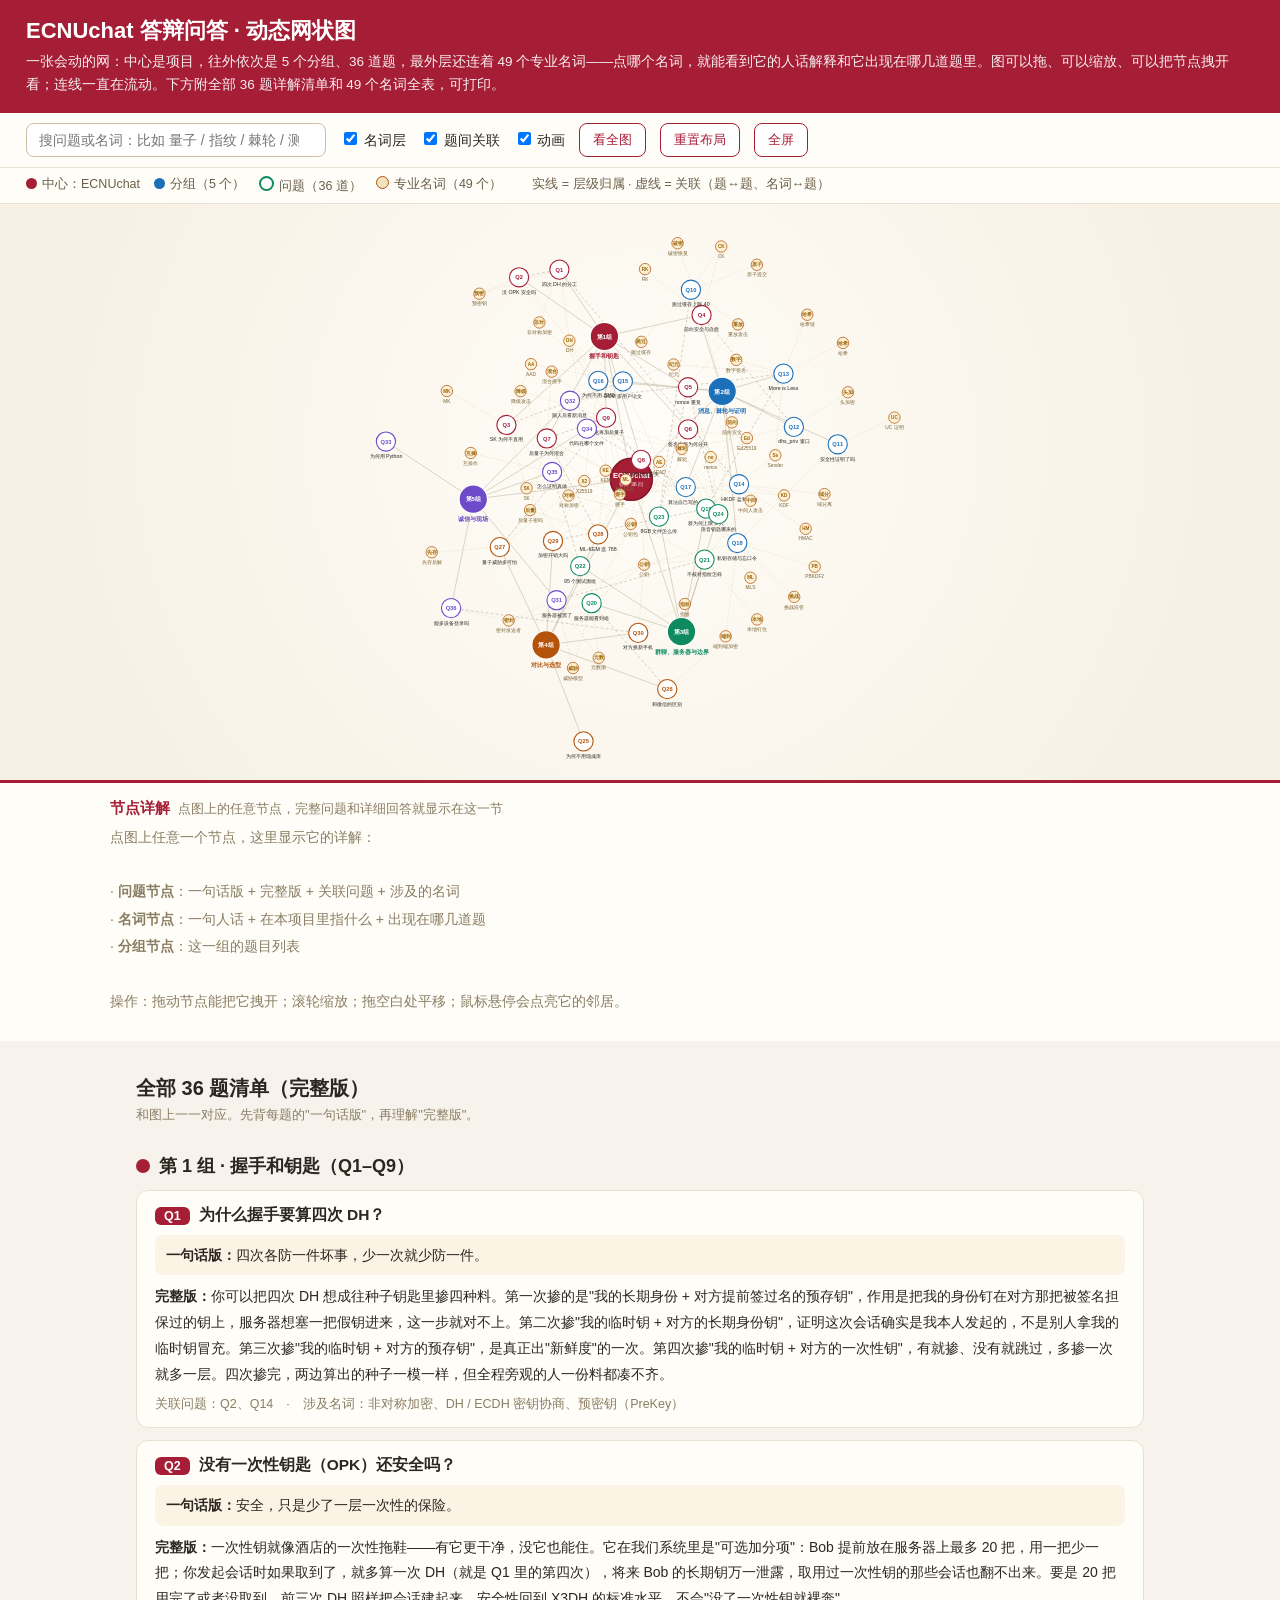
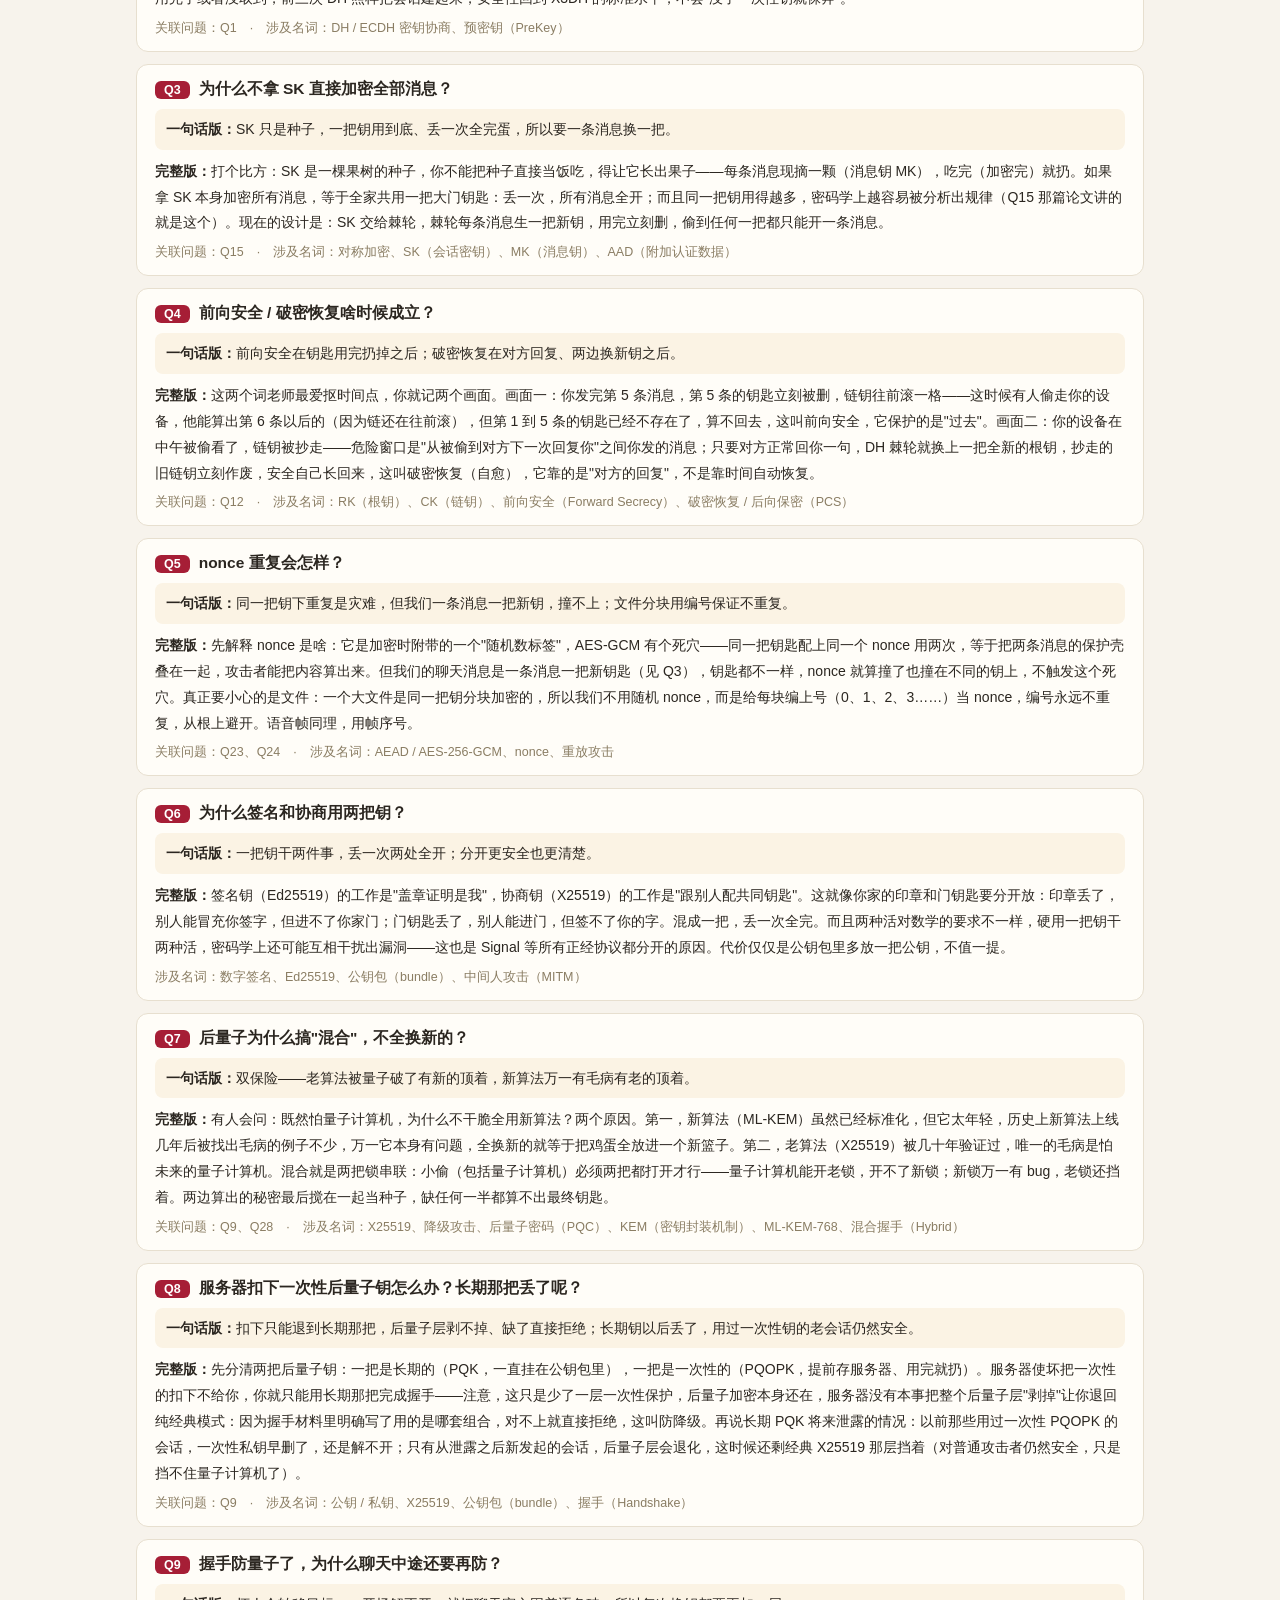
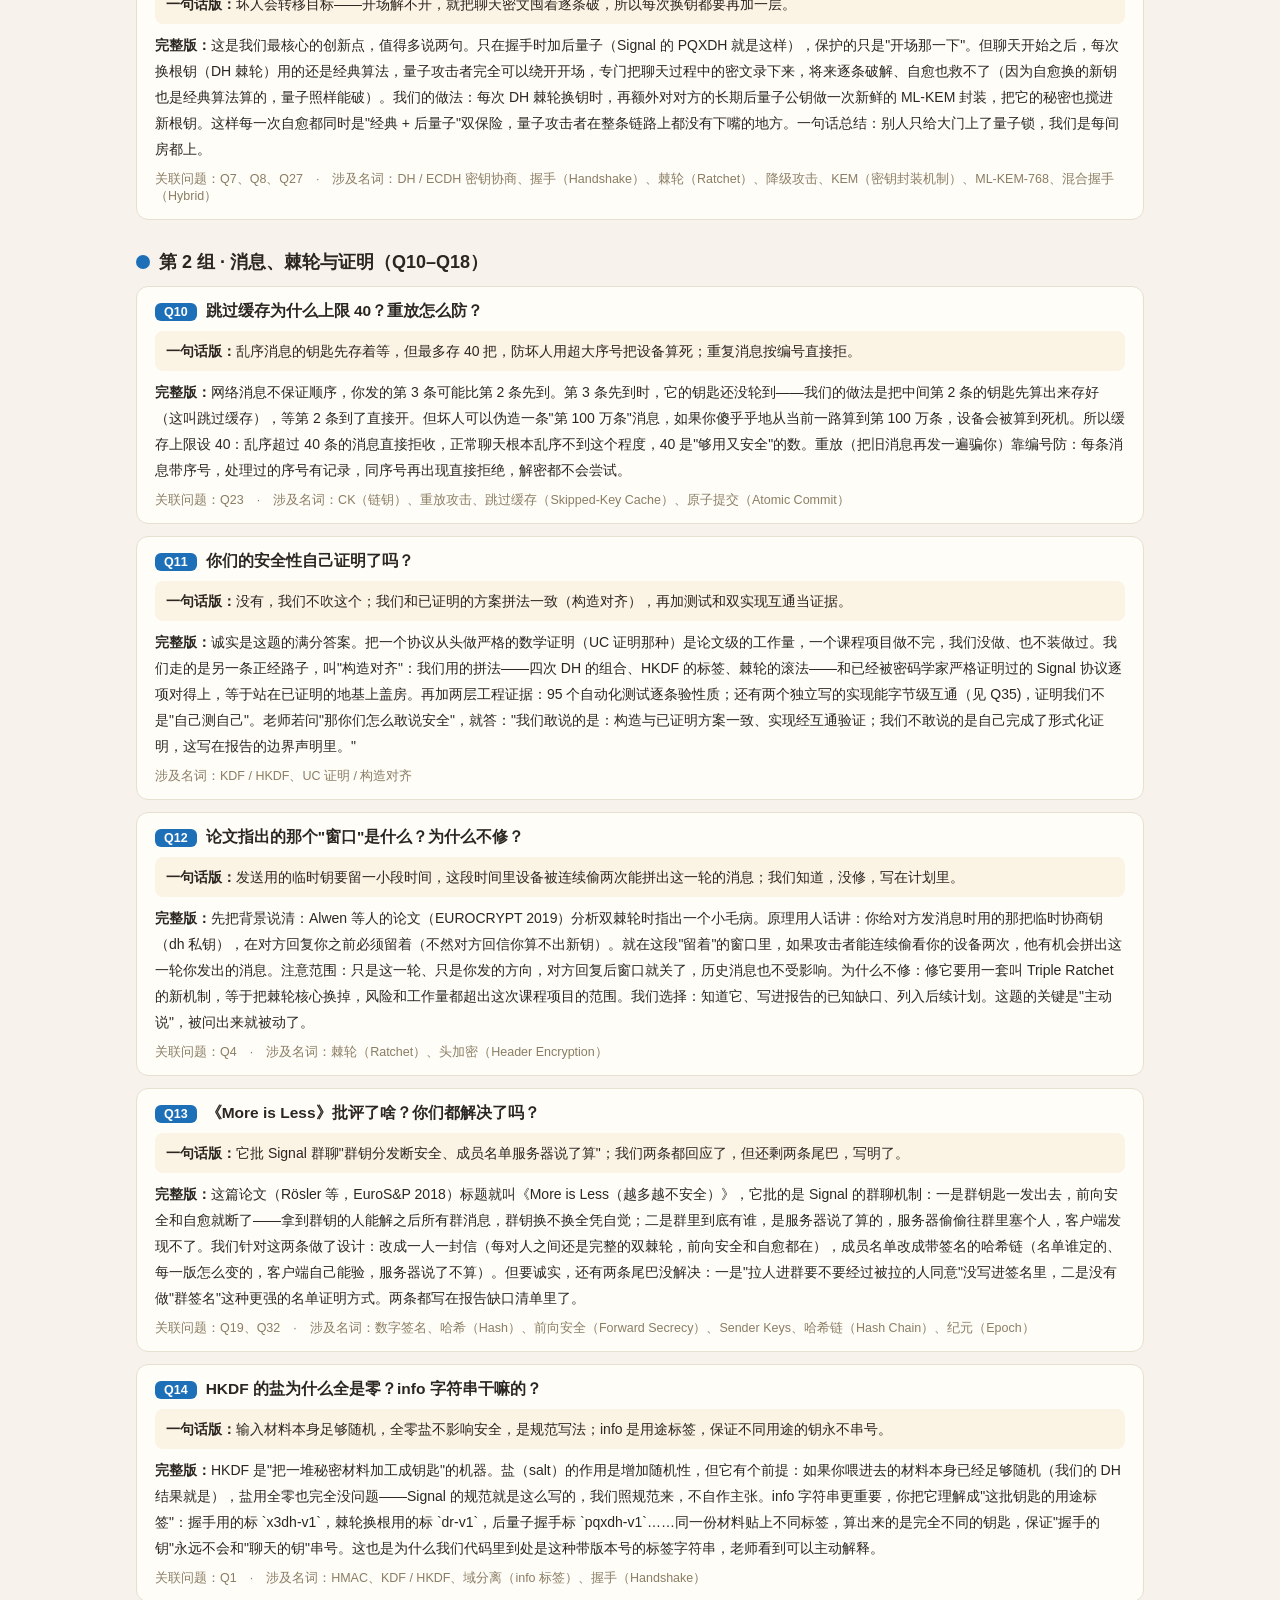
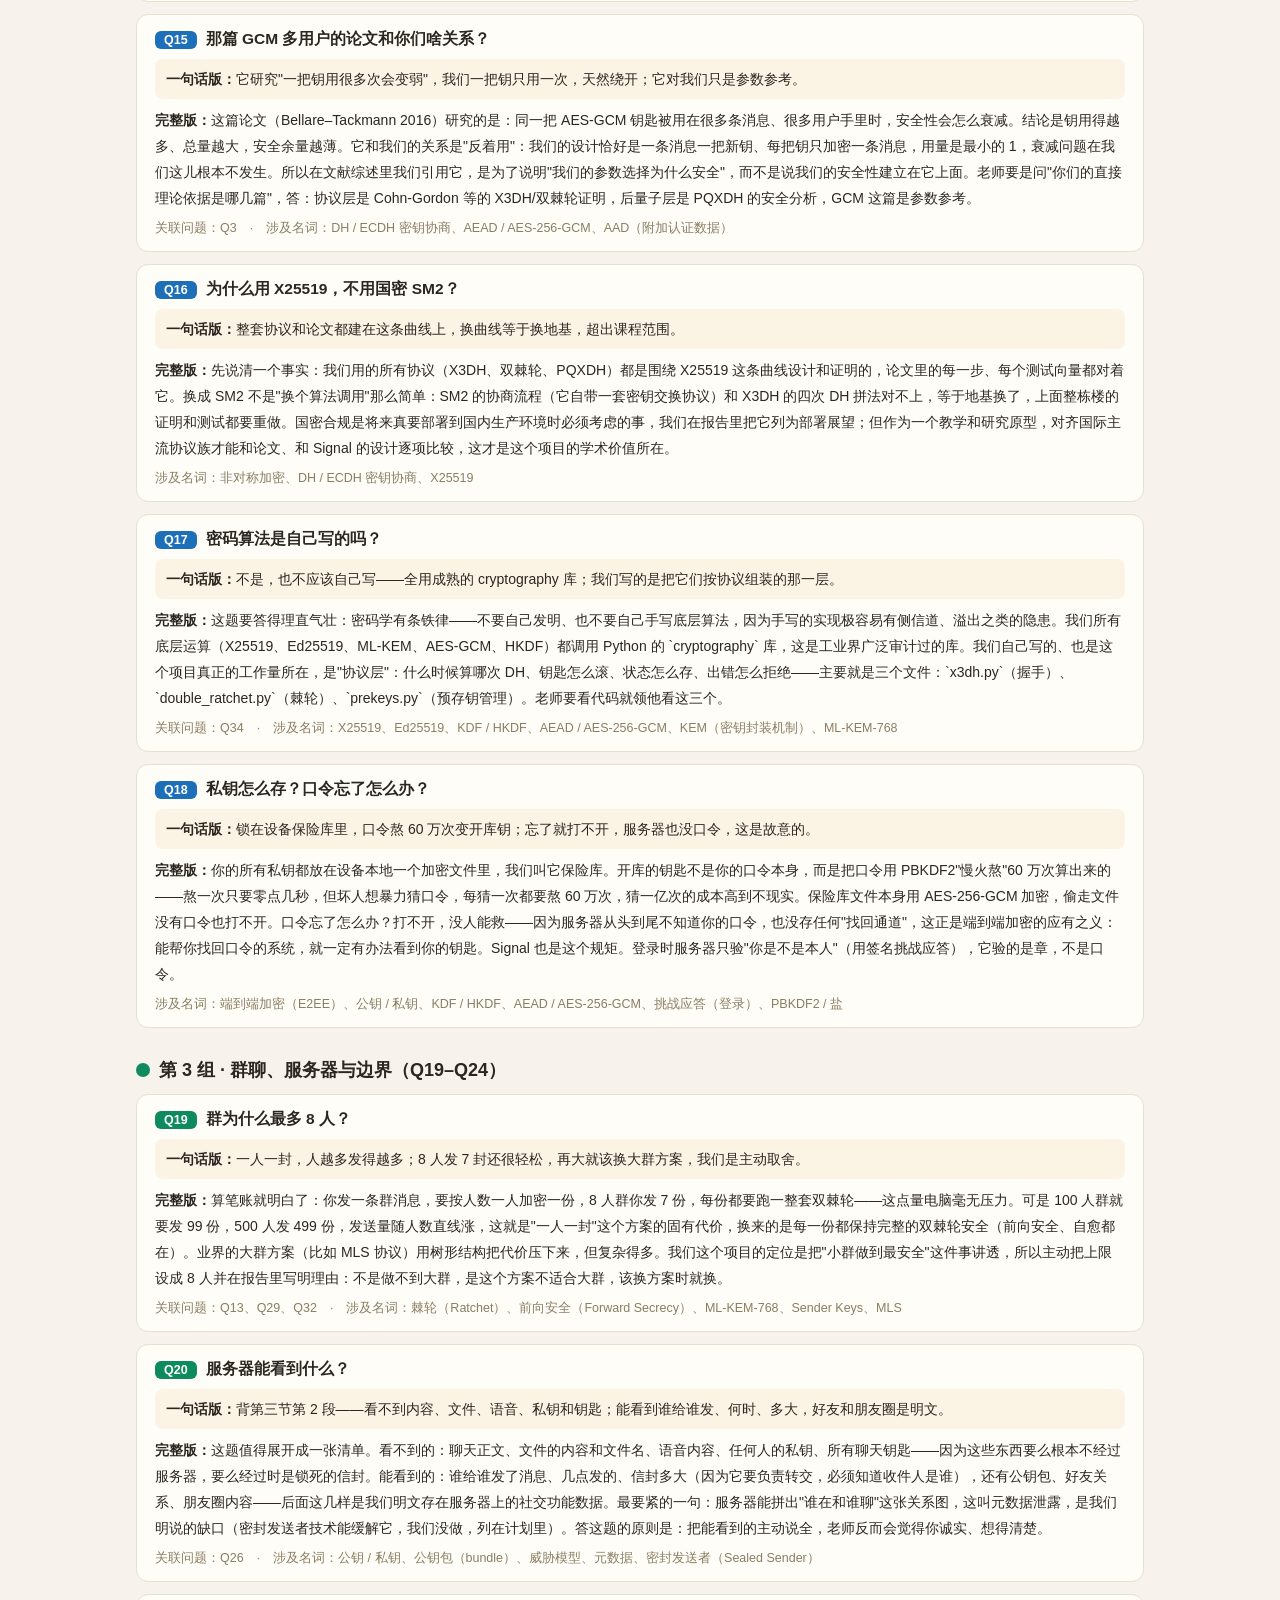
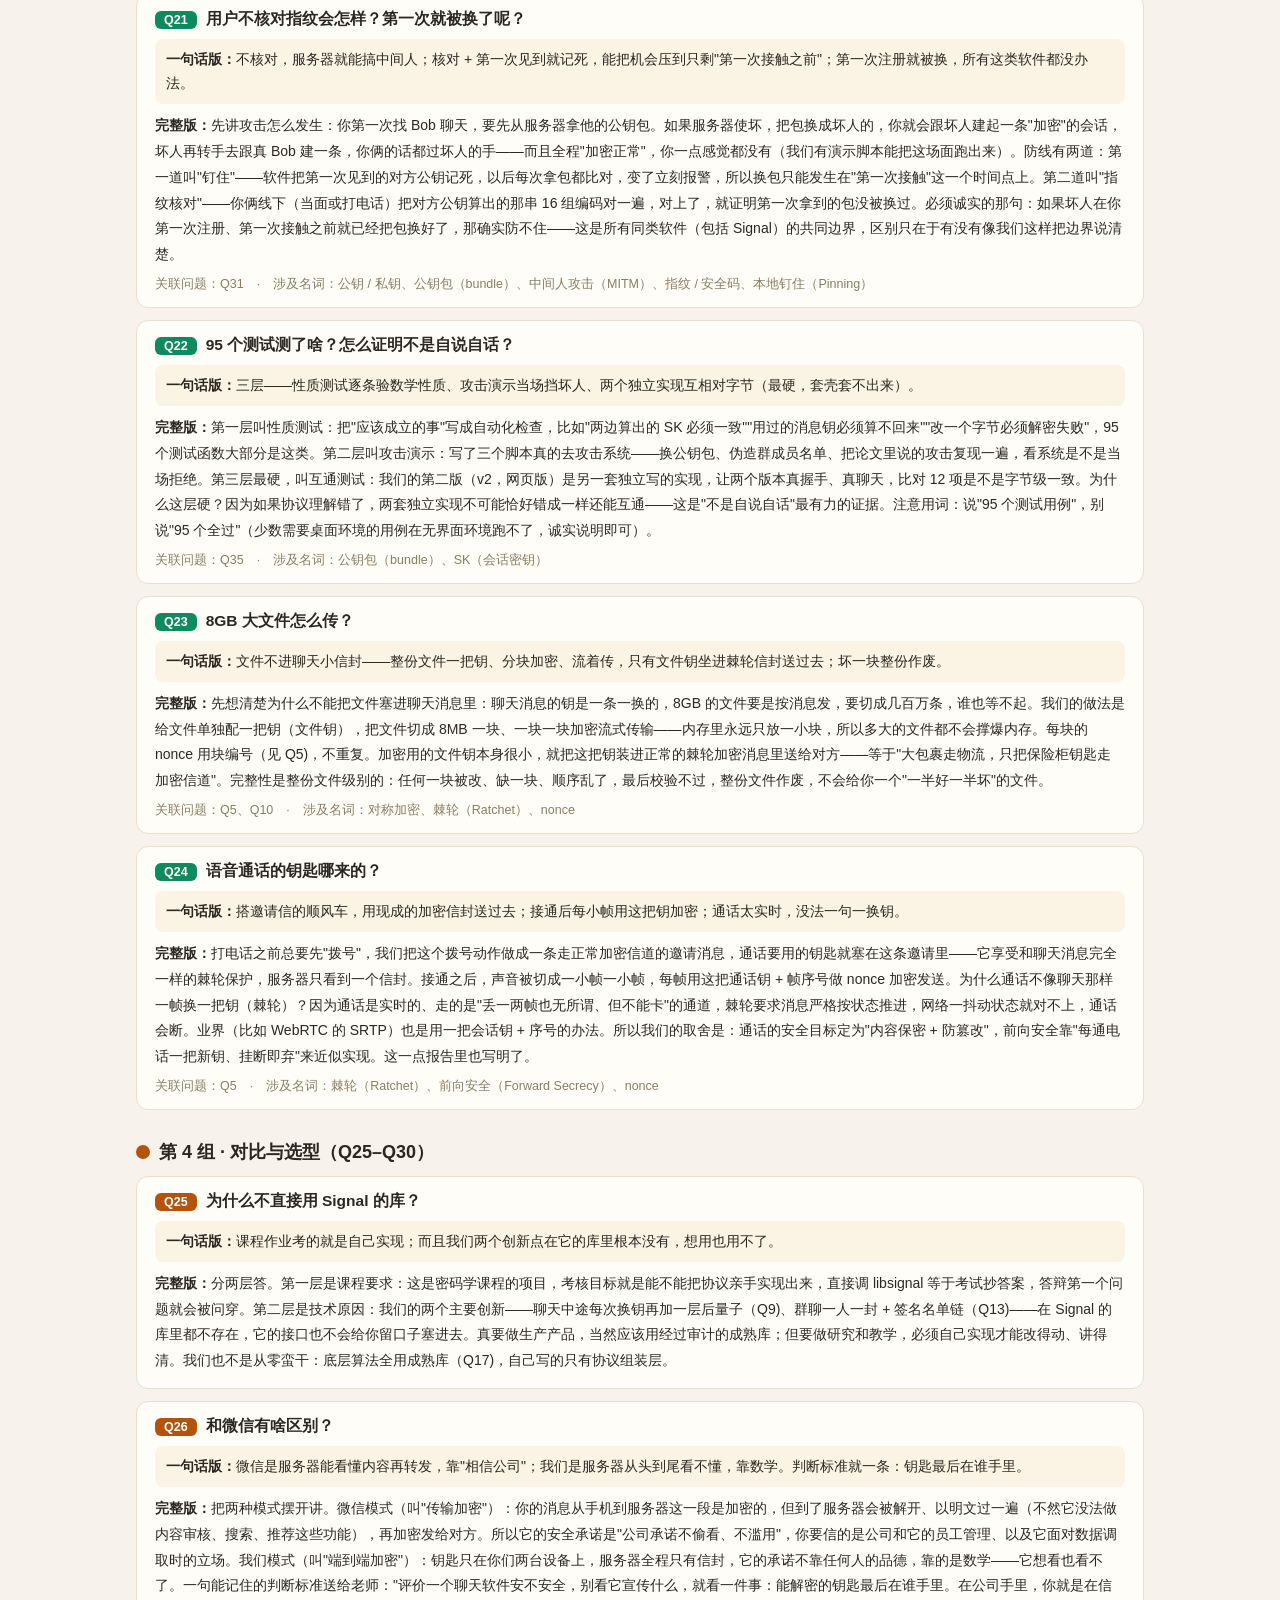
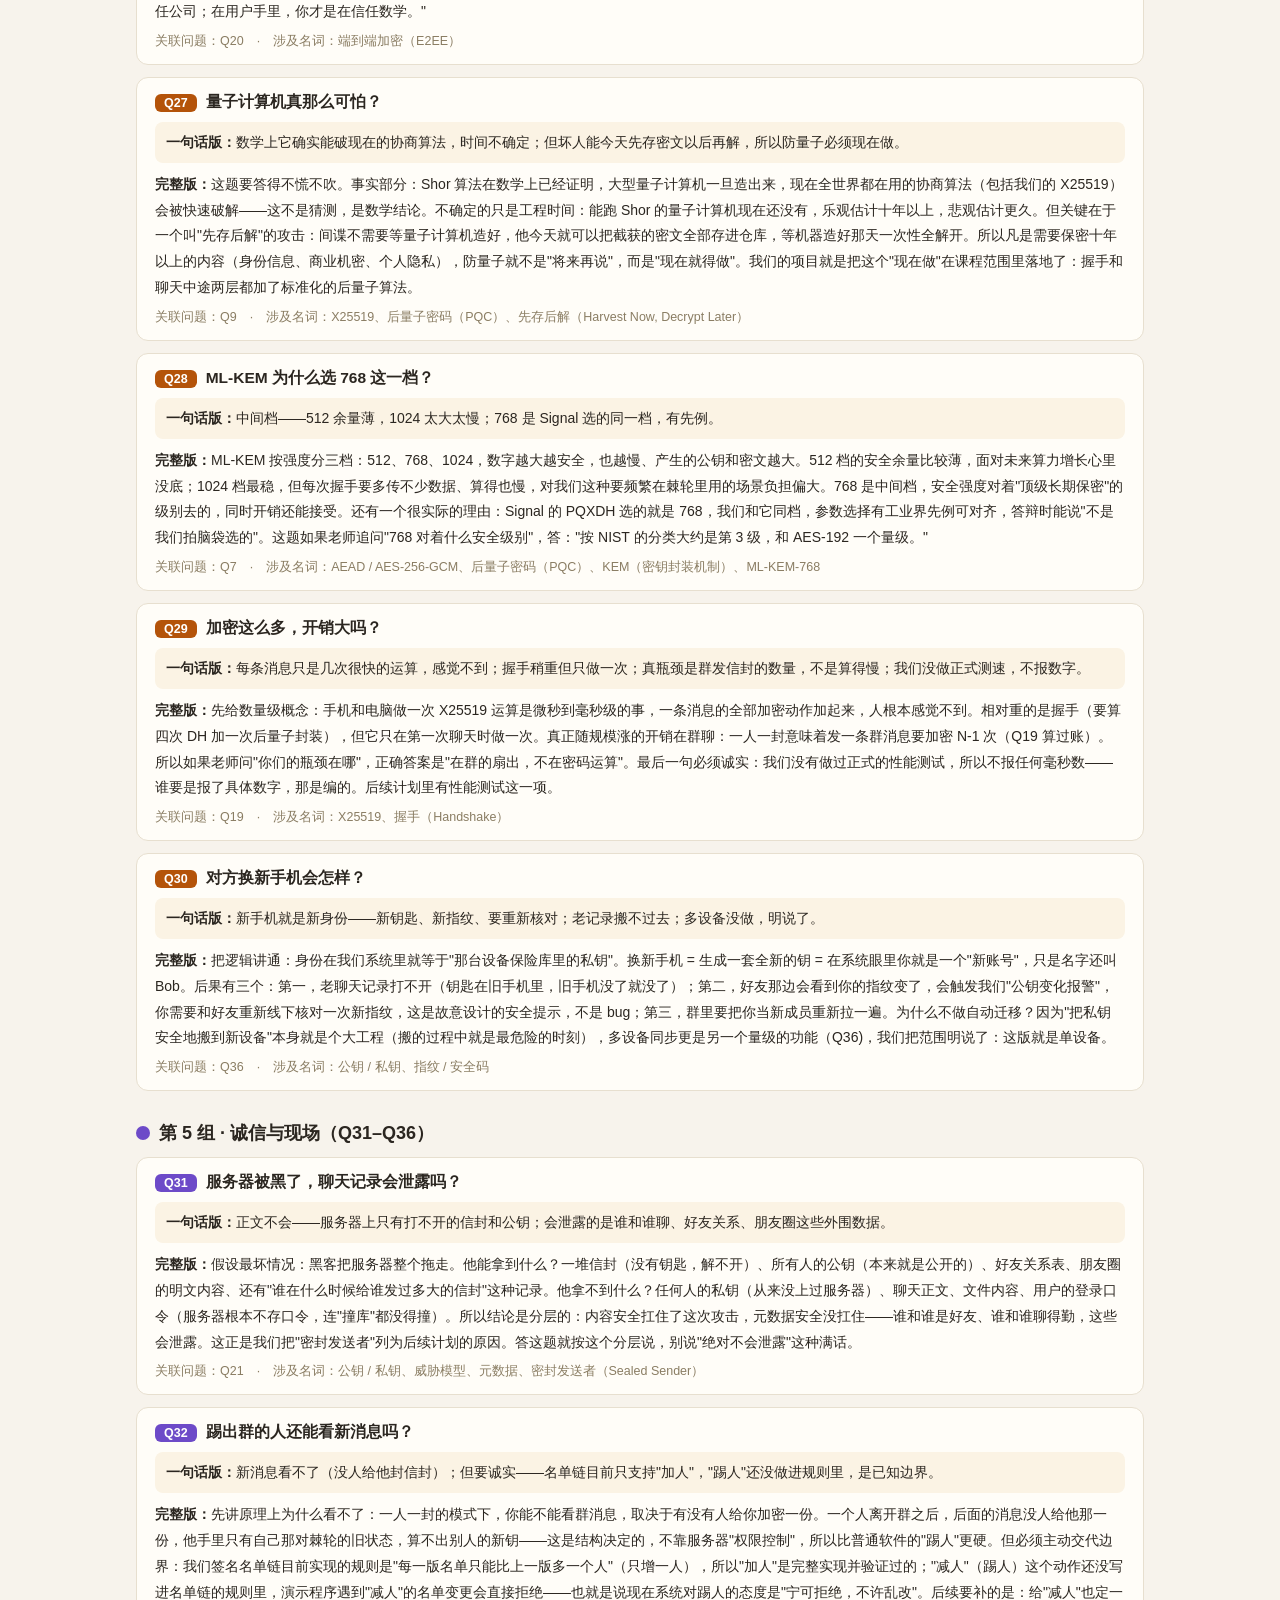
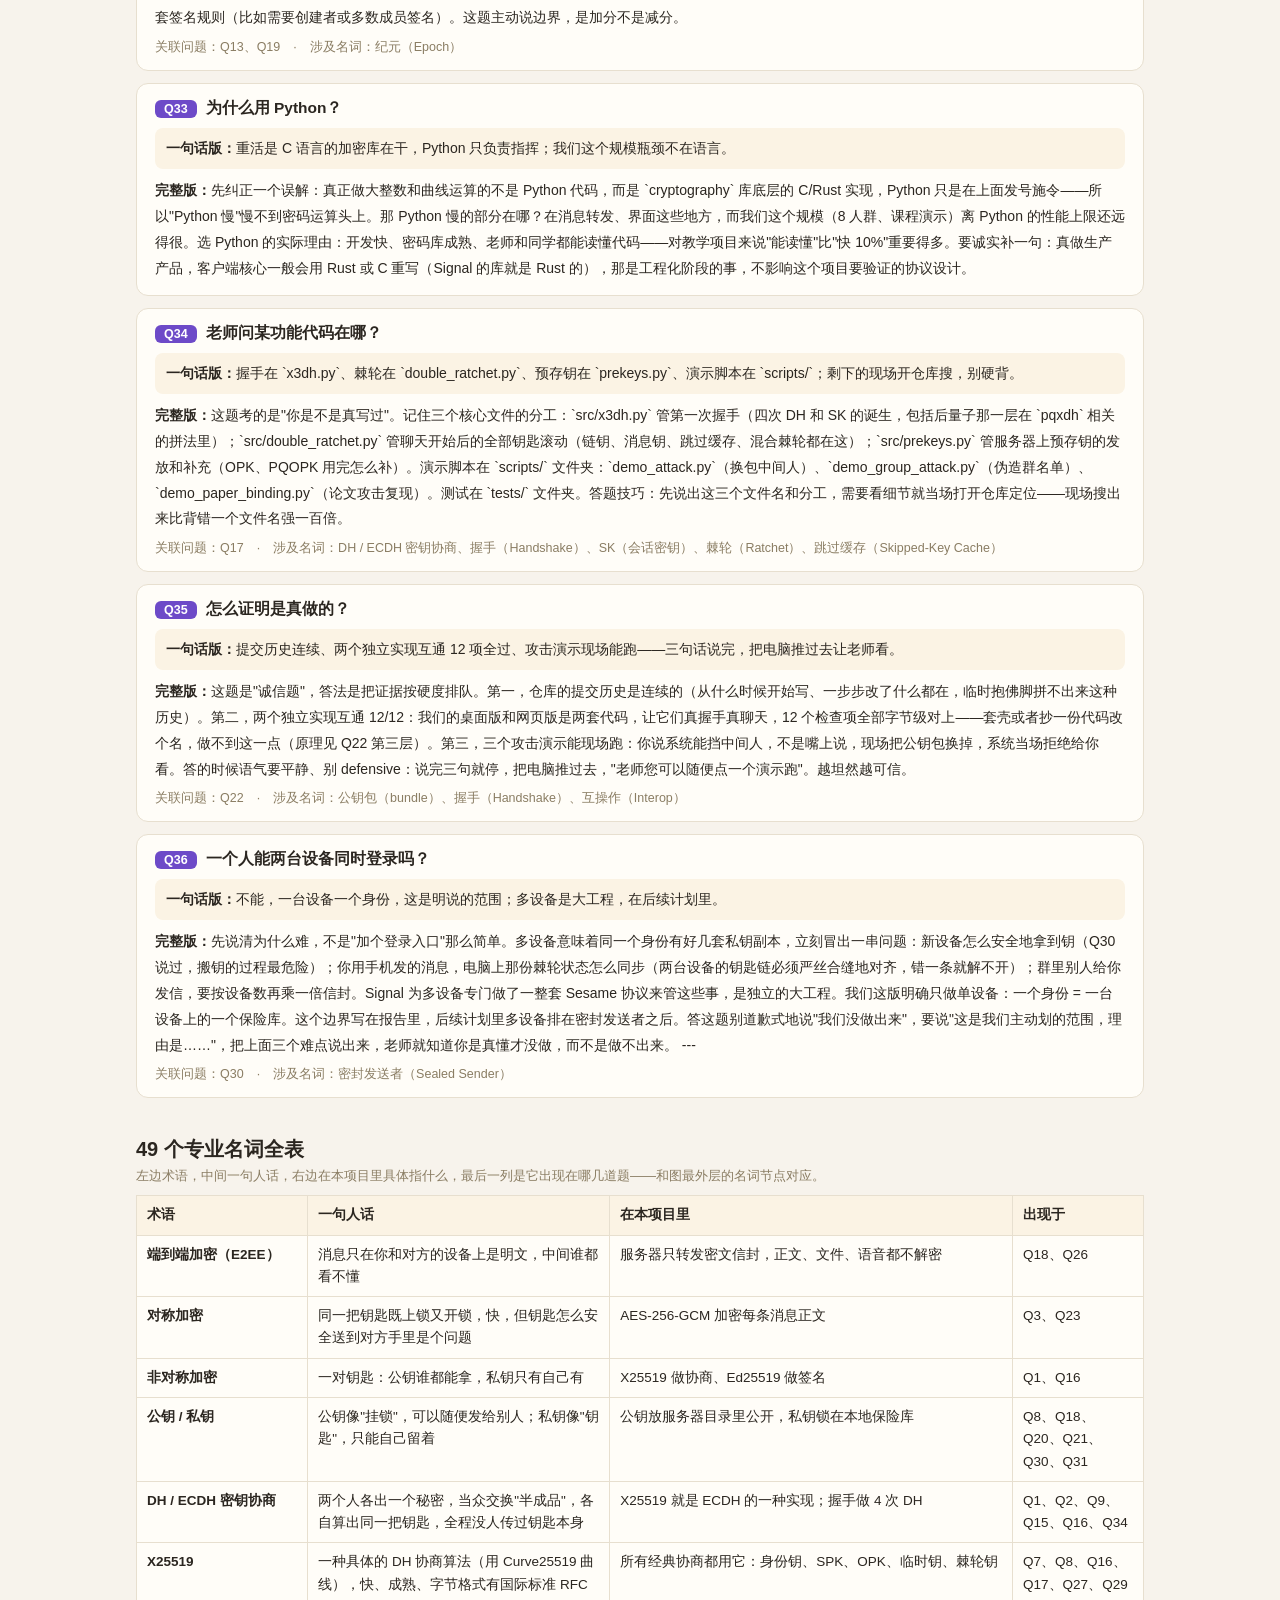
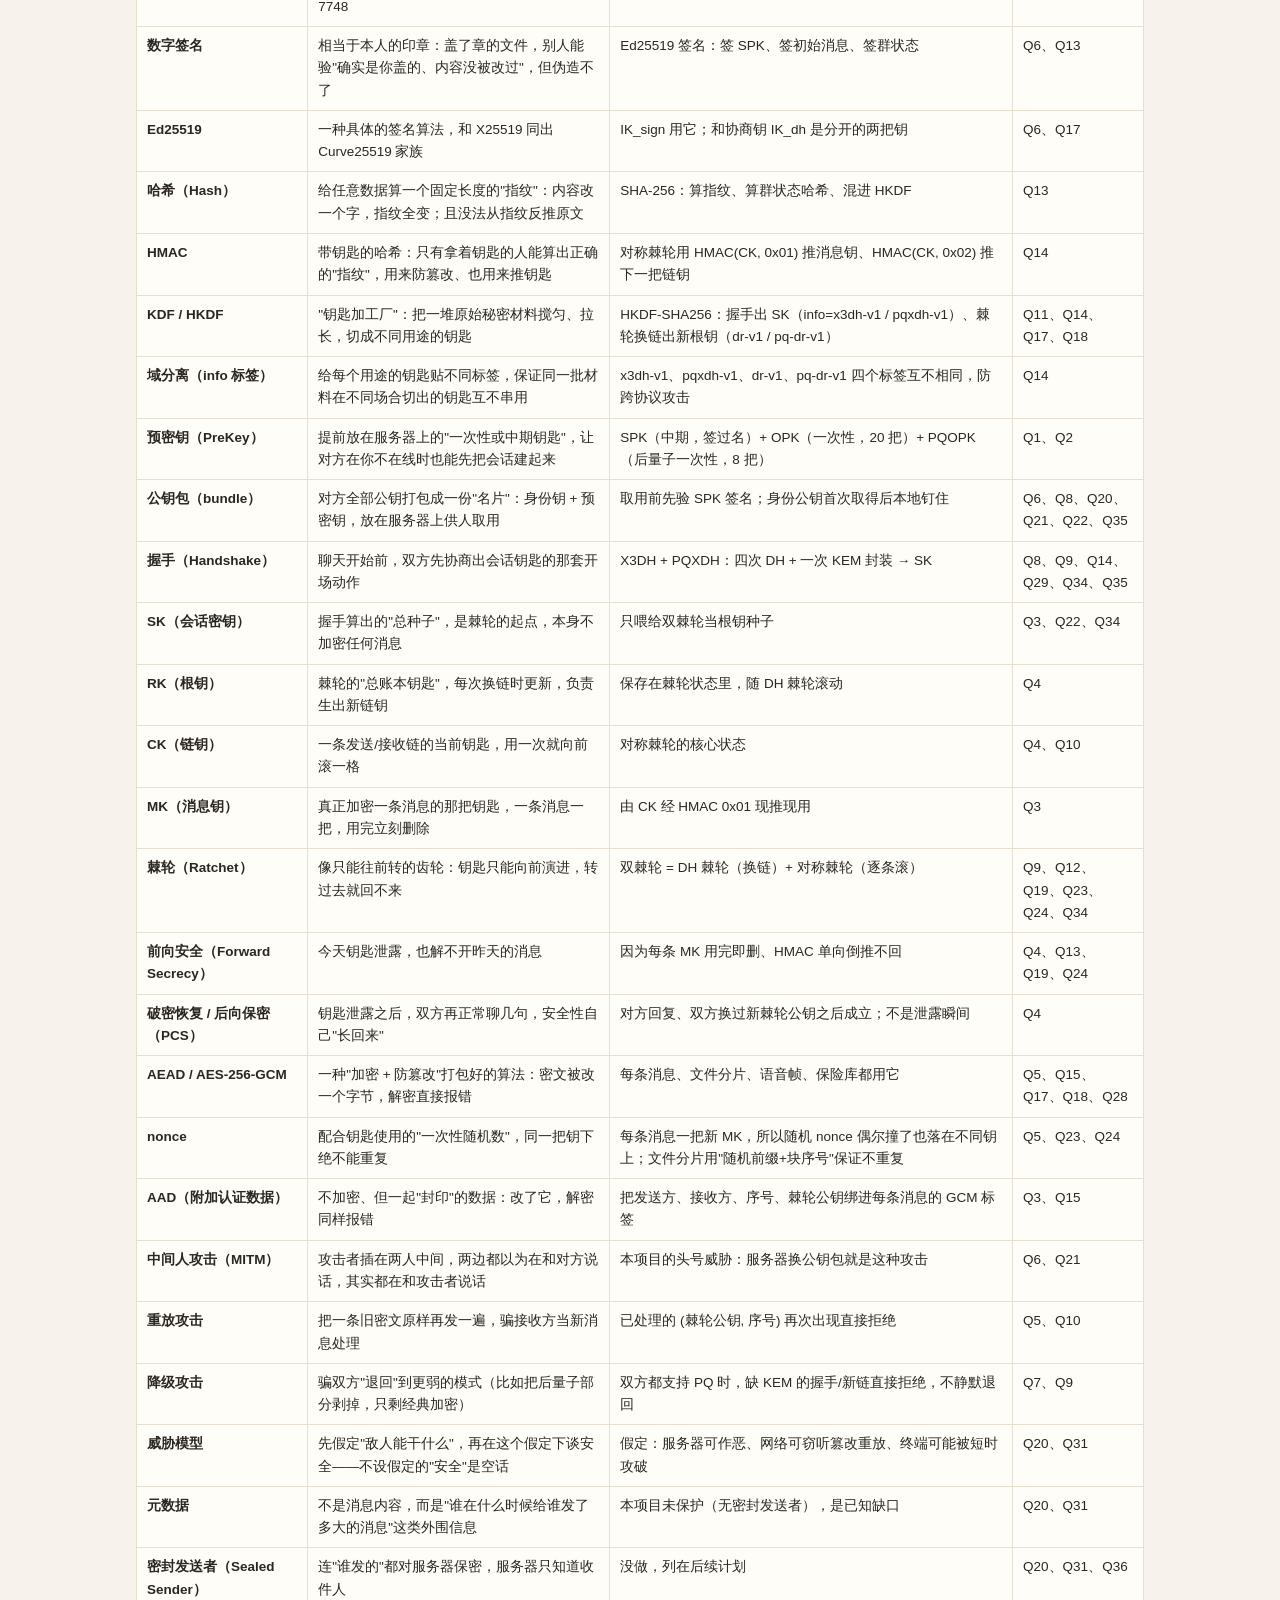
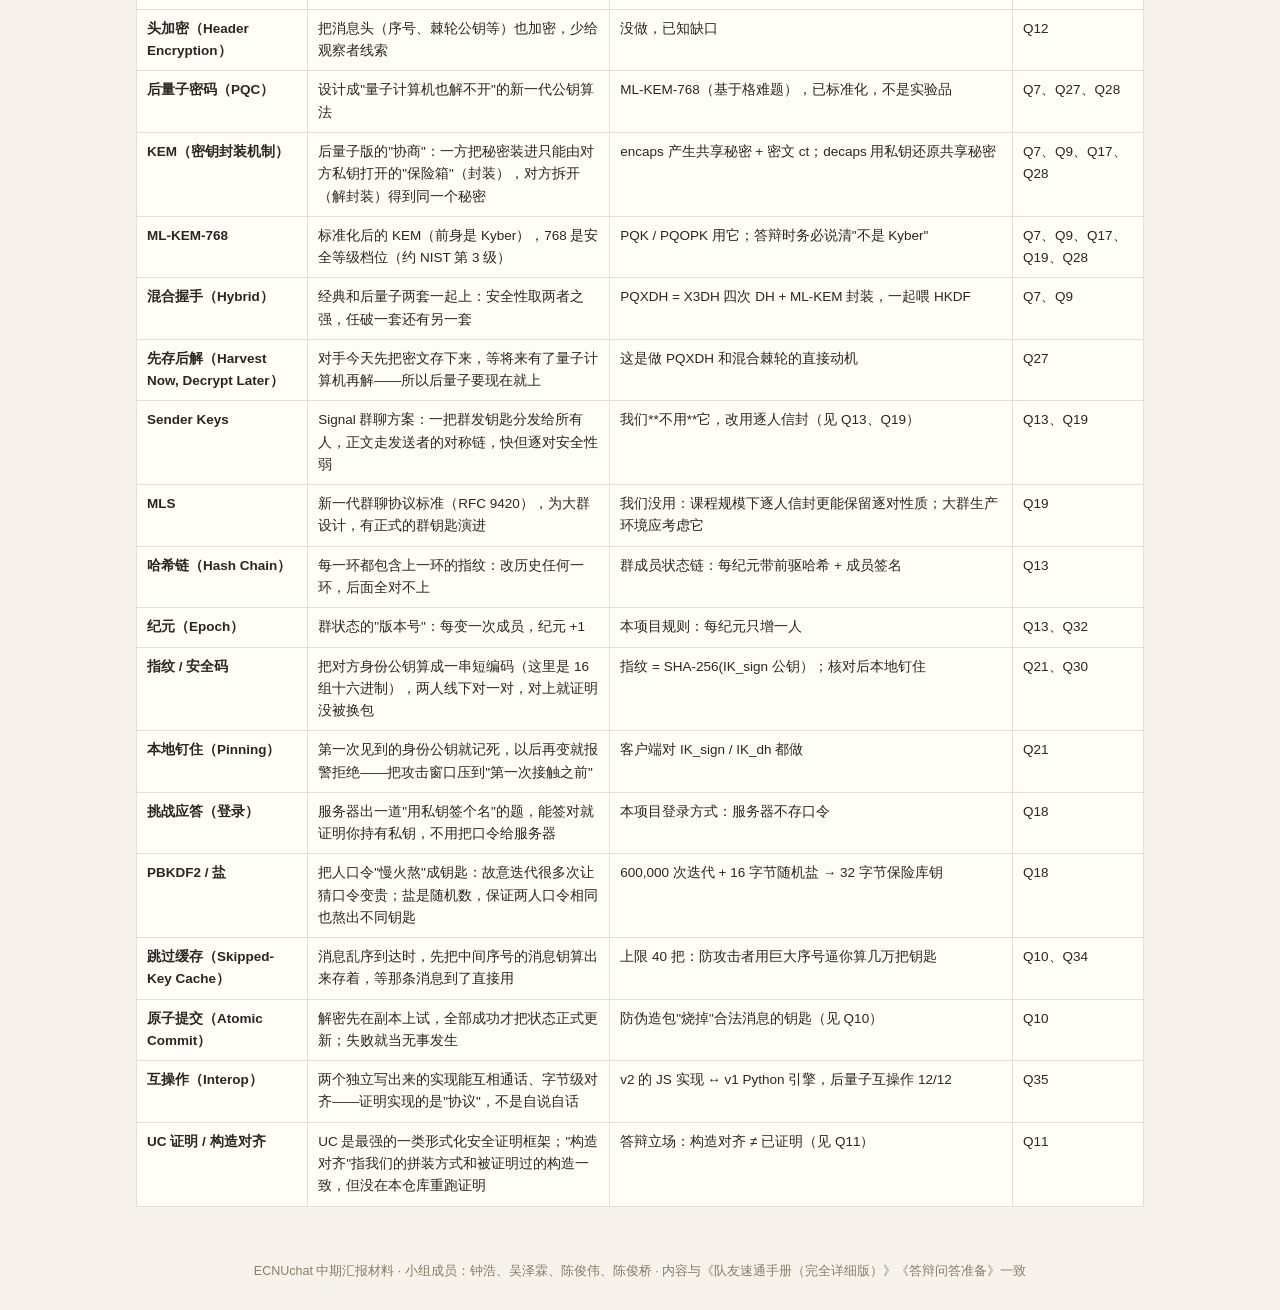
==== commit da6238d6: "Move node detail panel below the graph as a full-width section" ====
--- a/中期汇报/ECNUchat-答辩问答-动态网状图.html
+++ b/中期汇报/ECNUchat-答辩问答-动态网状图.html
@@ -18,8 +18,8 @@
   .legend { display: flex; gap: 14px; flex-wrap: wrap; padding: 8px 26px; font-size: 12.5px; color: #6B5F49; background: #FFFDF8; border-bottom: 1px solid #E7DFCF; }
   .legend span::before { content: ""; display: inline-block; width: 11px; height: 11px; border-radius: 50%; margin-right: 5px; vertical-align: -1px; }
   .lg-c::before { background: #A61E36; } .lg-g::before { background: #1D6FB8; } .lg-q::before { background: #fff; border: 2px solid #0E8A5F; width: 8px; height: 8px; } .lg-t::before { background: #F3E3BC; border: 1.5px solid #B45309; width: 8.5px; height: 8.5px; }
-  main.mapwrap { display: flex; align-items: stretch; }
-  #graphWrap { flex: 1 1 auto; min-width: 0; height: calc(100vh - 178px); min-height: 620px; background: radial-gradient(circle at 50% 42%, #FFFDF8 0%, #F7F1E5 78%); position: relative; overflow: hidden; }
+  main.mapwrap { display: flex; flex-direction: column; }
+  #graphWrap { flex: none; width: 100%; height: 64vh; min-height: 520px; background: radial-gradient(circle at 50% 42%, #FFFDF8 0%, #F7F1E5 78%); position: relative; overflow: hidden; }
   #graphWrap:fullscreen { height: 100vh; }
   svg#map { width: 100%; height: 100%; display: block; touch-action: none; cursor: grab; }
   svg#map:active { cursor: grabbing; }
@@ -35,7 +35,11 @@
   .node.sel circle.core { stroke-width: 4.5; }
   .pulse { fill: none; stroke: #A61E36; stroke-width: 2; opacity: .5; animation: pulse 2.6s ease-out infinite; }
   @keyframes pulse { 0% { transform: scale(1); opacity: .55; } 100% { transform: scale(1.9); opacity: 0; } }
-  aside#panel { flex: 0 0 402px; max-width: 402px; background: #FFFDF8; border-left: 1px solid #E7DFCF; padding: 20px 22px; position: sticky; top: 104px; height: calc(100vh - 104px); overflow-y: auto; }
+  aside#panel { background: #FFFDF8; border-top: 3px solid #A61E36; padding: 16px 26px 26px; scroll-margin-top: 108px; }
+  .phead { max-width: 1060px; margin: 0 auto 6px; font-size: 15px; font-weight: 800; color: #A61E36; }
+  .phead small { font-weight: 400; color: #8A7D63; font-size: 12.5px; margin-left: 8px; }
+  #panelBody { max-width: 1060px; margin: 0 auto; }
+  aside#panel .jump { color: #1D6FB8; cursor: pointer; text-decoration: underline; font-size: 13px; }
   aside#panel h2 { font-size: 17px; margin: 8px 0 10px; line-height: 1.5; }
   aside#panel .tag { display: inline-block; color: #fff; font-size: 12px; padding: 2.5px 10px; border-radius: 20px; }
   aside#panel .tag.term { background: #B45309; }
@@ -85,7 +89,7 @@
 </div>
 <main class="mapwrap">
   <div id="graphWrap"><svg id="map" xmlns="http://www.w3.org/2000/svg"><g id="world"></g></svg></div>
-  <aside id="panel"><div class="empty">点图上任意一个节点，这里显示它的详解：<br><br>· <b>问题节点</b>：一句话版 + 完整版 + 关联问题 + 涉及的名词<br>· <b>名词节点</b>：一句人话 + 在本项目里指什么 + 出现在哪几道题<br>· <b>分组节点</b>：这一组的题目列表<br><br>操作：拖动节点能把它拽开；滚轮缩放；拖空白处平移；鼠标悬停会点亮它的邻居。</div></aside>
+  <aside id="panel"><div class="phead">节点详解<small>点图上的任意节点，完整问题和详细回答就显示在这一节</small></div><div id="panelBody"><div class="empty">点图上任意一个节点，这里显示它的详解：<br><br>· <b>问题节点</b>：一句话版 + 完整版 + 关联问题 + 涉及的名词<br>· <b>名词节点</b>：一句人话 + 在本项目里指什么 + 出现在哪几道题<br>· <b>分组节点</b>：这一组的题目列表<br><br>操作：拖动节点能把它拽开；滚轮缩放；拖空白处平移；鼠标悬停会点亮它的邻居。</div></div></aside>
 </main>
 <section class="listwrap">
   <h2 class="title">全部 36 题清单（完整版）</h2>
@@ -363,7 +367,7 @@
 });
 // ---- focus & panel ----
 let selected = null;
-const panel = document.getElementById('panel');
+const panel = document.getElementById('panelBody');
 function esc(s) { const d = document.createElement('div'); d.textContent = s; return d.innerHTML; }
 function neighbors(id) { const s = new Set([id]); edges.forEach(e => { if (e.a.id === id) s.add(e.b.id); if (e.b.id === id) s.add(e.a.id); }); return s; }
 function focus(id, hover) {
@@ -401,7 +405,17 @@
   } else {
     panel.innerHTML = '<span class="tag" style="background:#A61E36">中心</span><h2>ECNUchat 答辩 36 问</h2><div class="full">从这里往外：5 个分组 → 36 道题 → 49 个名词。点任意节点看详解，拖动可以把挤在一起的节点拽开，滚轮缩放看局部。</div>';
   }
+  if (o.type === 'q') {
+    const d = document.createElement('div');
+    d.style.marginTop = '12px';
+    d.innerHTML = '<span class="jump">↓ 在下方完整清单里看这一题</span>';
+    panel.appendChild(d);
+    d.querySelector('.jump').addEventListener('click', () => document.getElementById('q' + o.n).scrollIntoView({ behavior: 'smooth' }));
+  }
   panel.querySelectorAll('[data-sel]').forEach(c => c.addEventListener('click', () => { select(c.dataset.sel); panTo(byId[c.dataset.sel]); }));
+  const pa = document.getElementById('panel');
+  const r = pa.getBoundingClientRect();
+  if (r.top >= window.innerHeight || r.bottom <= 0) pa.scrollIntoView({ behavior: 'smooth', block: 'start' });
 }
 function panTo(o) { if (!o) return; const r = wrap.getBoundingClientRect(); view.tx = r.width / 2 - o.x * view.s; view.ty = r.height / 2 - o.y * view.s; applyView(); }
 // ---- toolbar ----
